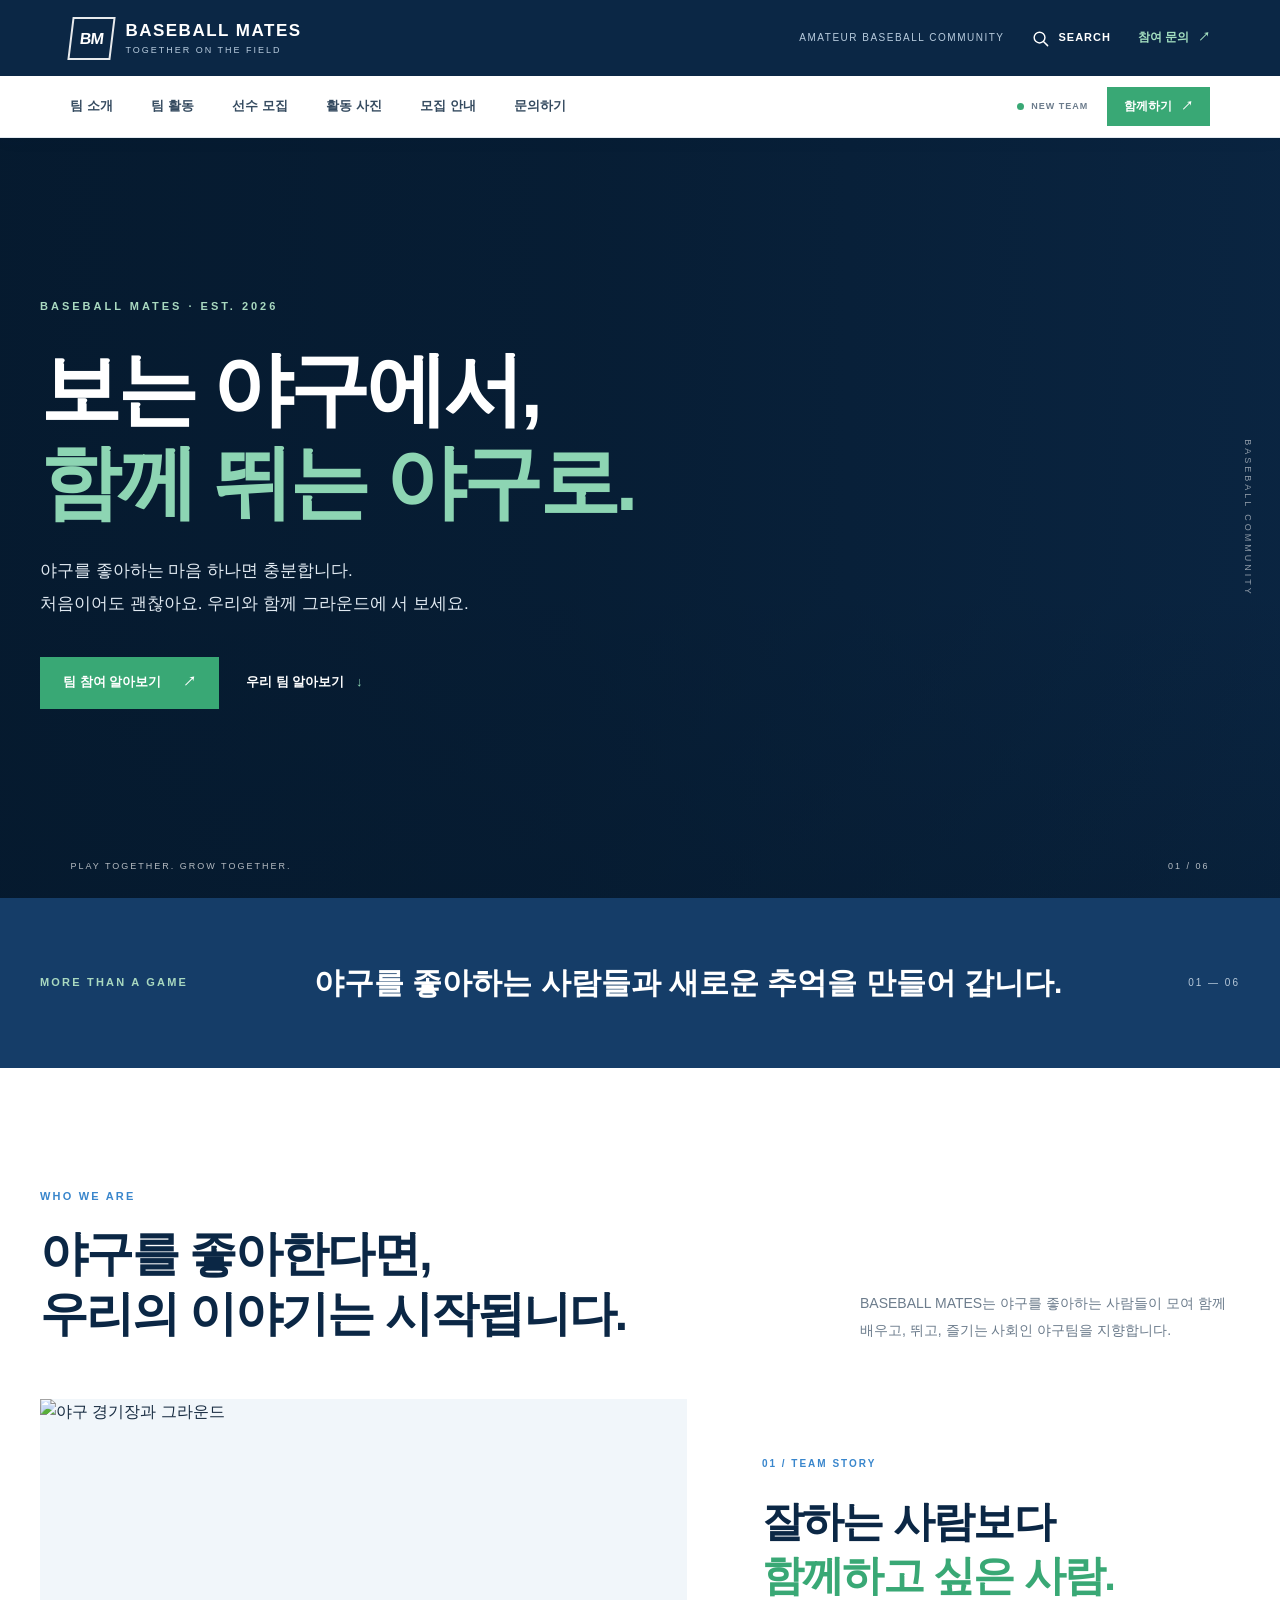
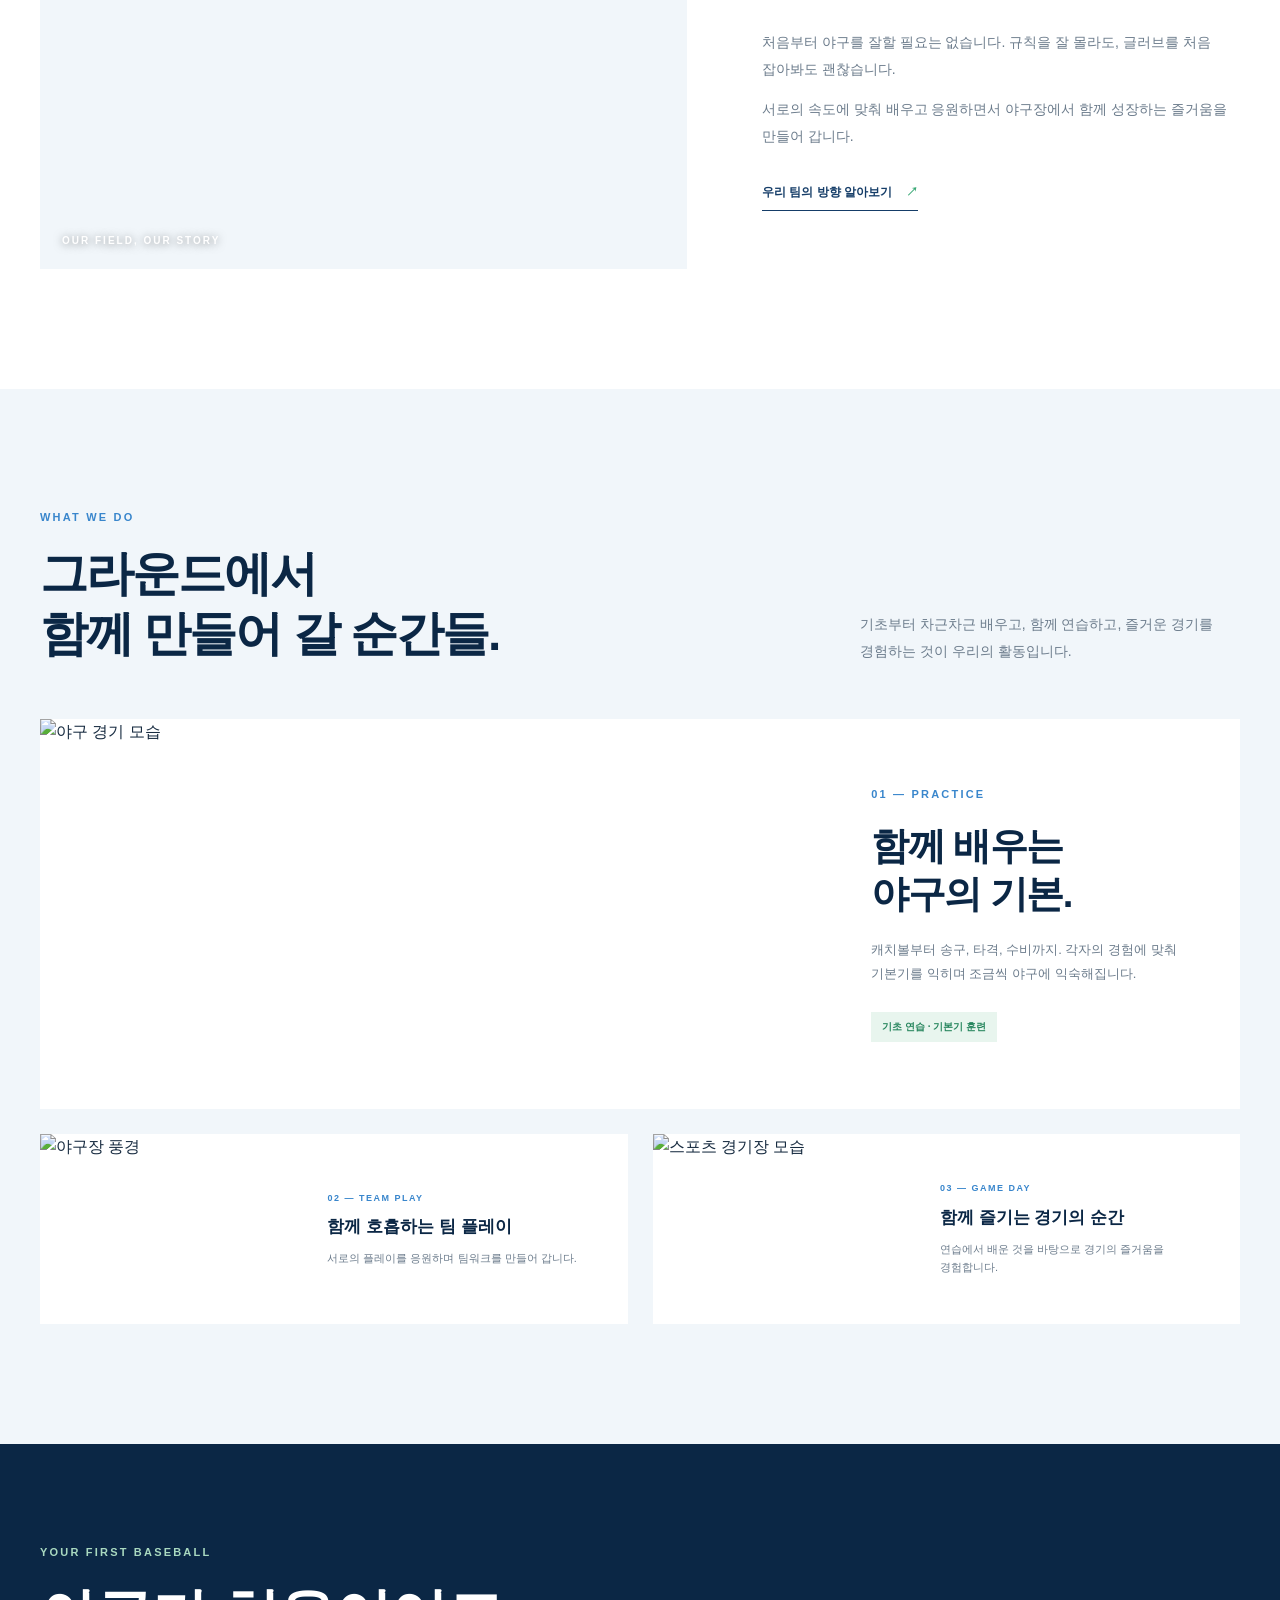
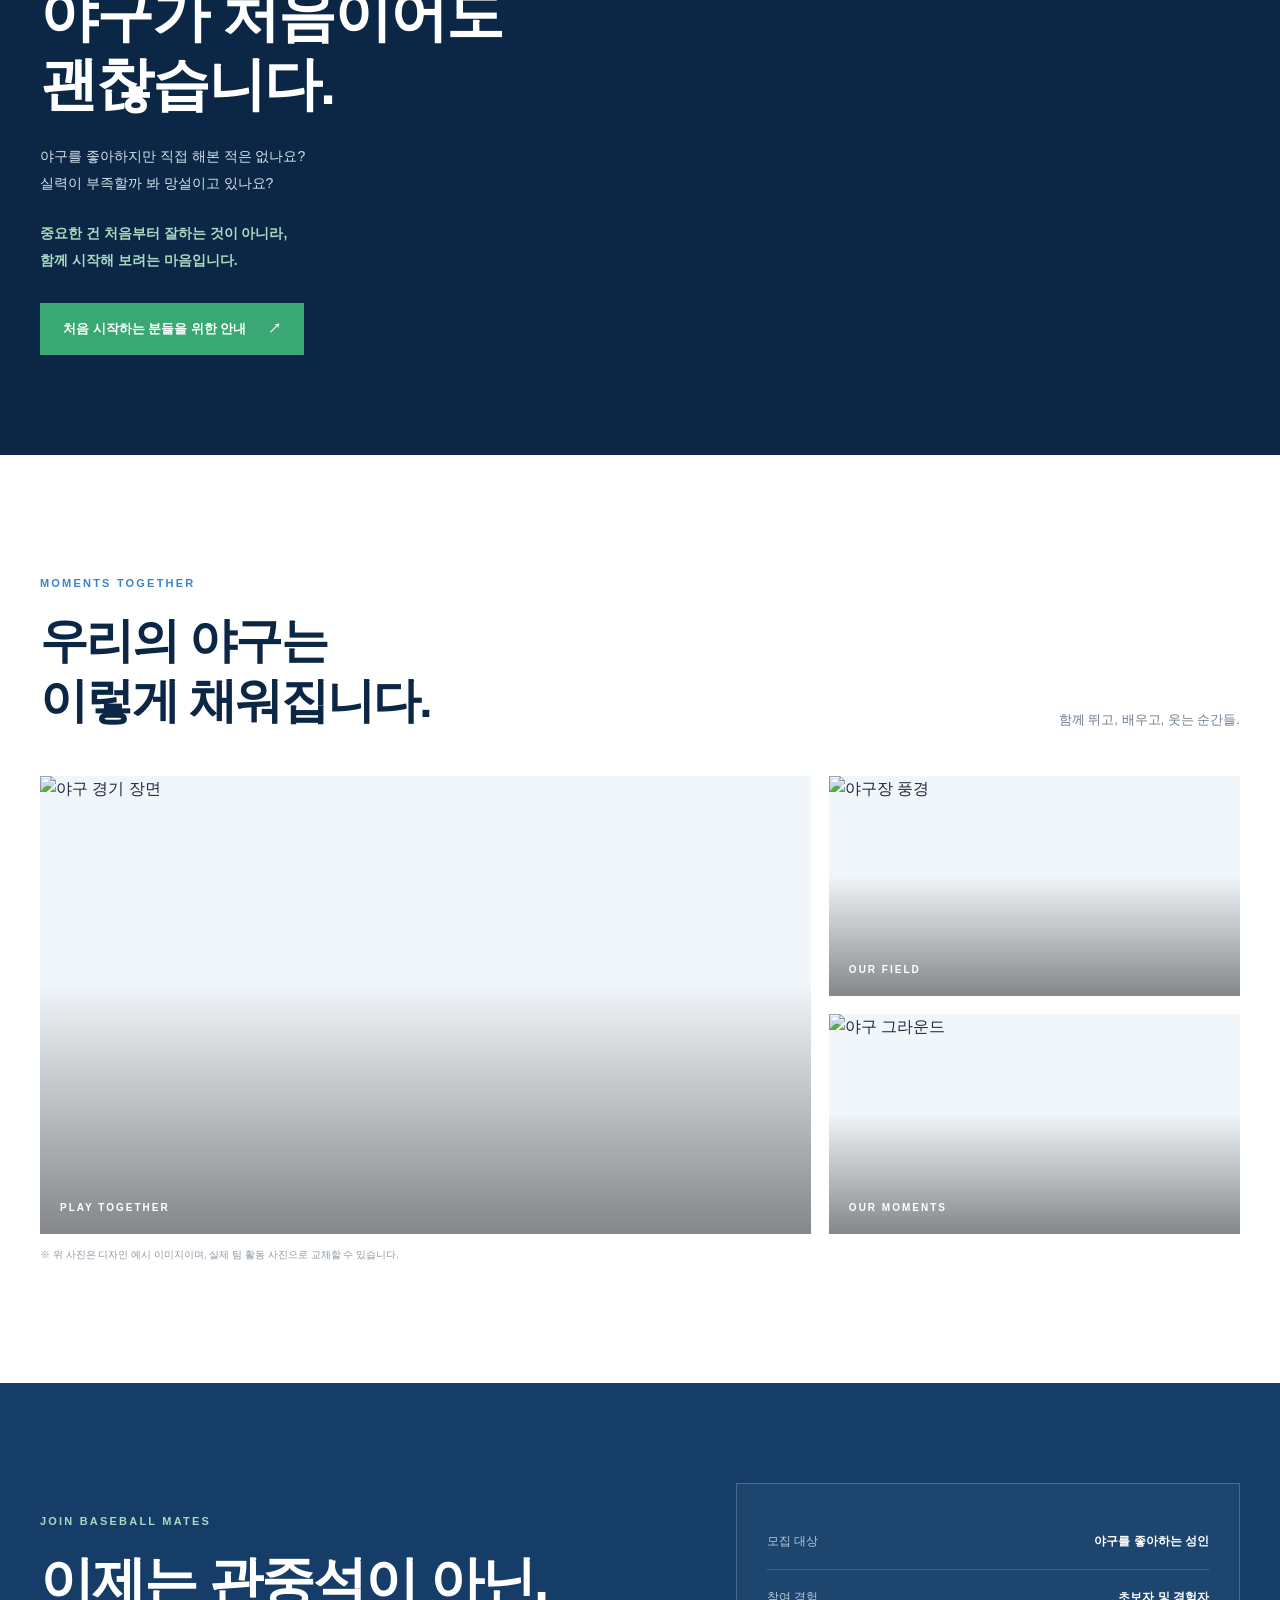
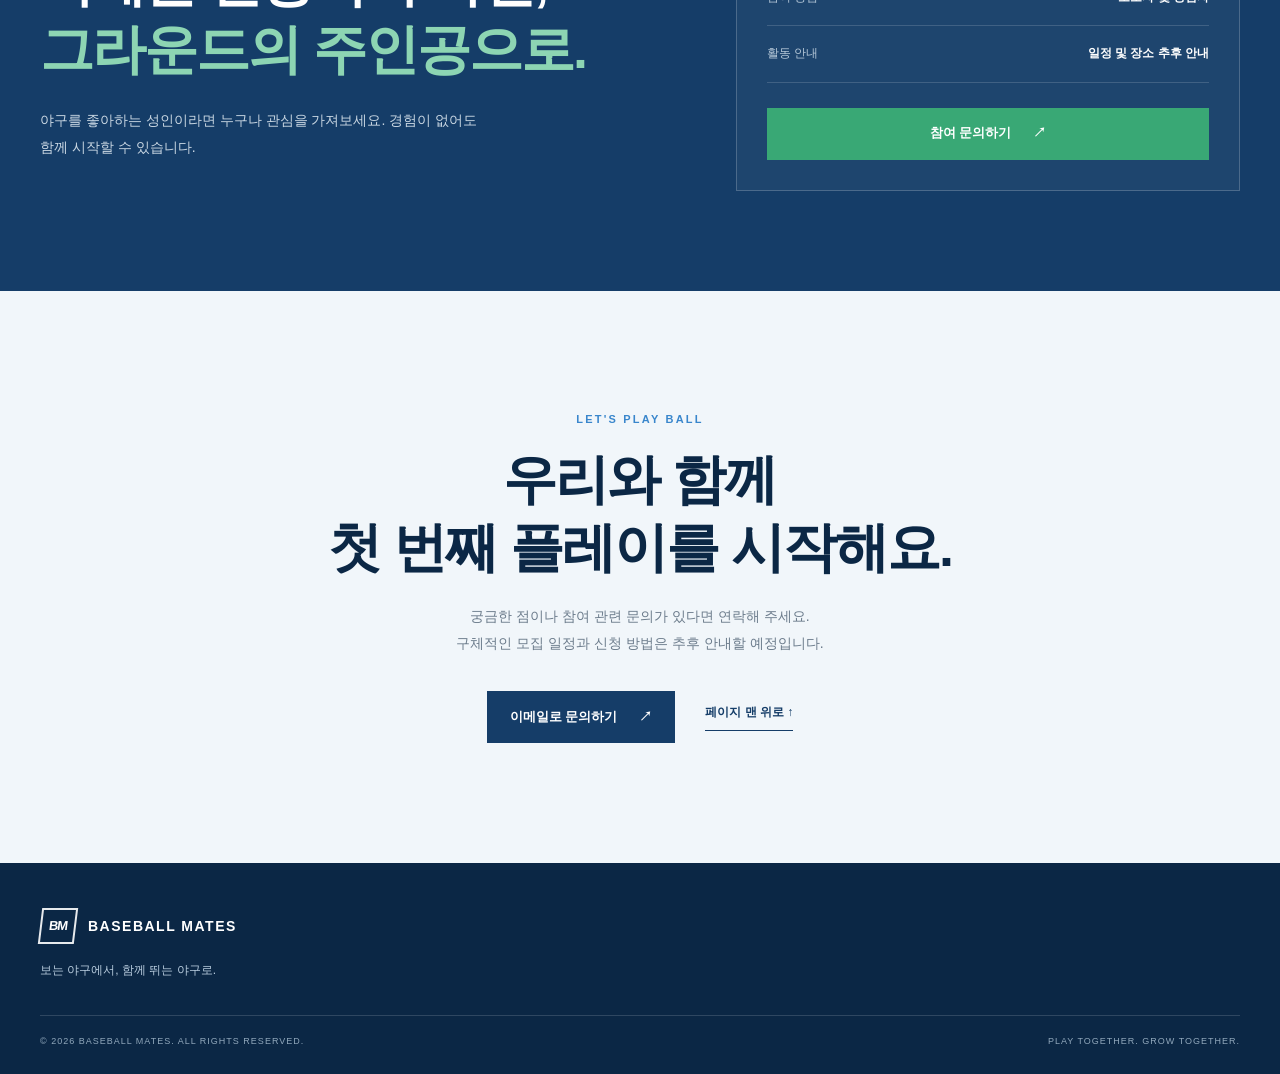
==== index.html @ 26775962 "first commit" ====
<!DOCTYPE html>
<html lang="ko">
<head>
  <meta charset="UTF-8">
  <meta name="viewport" content="width=device-width, initial-scale=1.0">
  <meta name="description" content="보는 야구에서 함께 뛰는 야구로. 처음이어도 괜찮은 사회인 야구팀 BASEBALL MATES입니다.">
  <title>BASEBALL MATES | 함께 뛰는 야구</title>
  <link rel="stylesheet" href="style.css">
</head>

<body>

  <!-- 체크박스 방식 메뉴 및 검색창 제어 -->
  <input type="checkbox" id="menu-toggle" class="state-toggle">
  <input type="checkbox" id="search-toggle" class="state-toggle">

  <!-- 헤더 -->
  <header class="site-header">

    <!-- 상단 브랜드 영역 -->
    <div class="header-top">
      <a href="#home" class="brand">
        <span class="brand-mark">BM</span>
        <span class="brand-text">
          <strong>BASEBALL MATES</strong>
          <small>TOGETHER ON THE FIELD</small>
        </span>
      </a>

      <div class="header-top-right">
        <span class="header-caption">AMATEUR BASEBALL COMMUNITY</span>

        <label for="search-toggle" class="search-button" aria-label="검색창 열기">
          <svg viewBox="0 0 24 24" aria-hidden="true">
            <circle cx="10.8" cy="10.8" r="6.8"></circle>
            <path d="M16 16l5 5"></path>
          </svg>
          <span>SEARCH</span>
        </label>

        <a href="#join" class="top-join">참여 문의 <span>↗</span></a>
      </div>
    </div>

    <!-- 하단 메뉴 영역 -->
    <div class="header-bottom">
      <nav class="main-nav" aria-label="주요 메뉴">
        <a href="#about">팀 소개</a>
        <a href="#activities">팀 활동</a>
        <a href="#beginner">선수 모집</a>
        <a href="#gallery">활동 사진</a>
        <a href="#recruit">모집 안내</a>
        <a href="#join">문의하기</a>
      </nav>

      <div class="nav-right">
        <span class="nav-status"><i></i> NEW TEAM</span>
        <a href="#recruit" class="nav-join">함께하기 <span>↗</span></a>
      </div>

      <label for="menu-toggle" class="hamburger" aria-label="메뉴 열기">
        <span></span>
        <span></span>
        <span></span>
      </label>
    </div>

    <!-- CSS 검색 패널 -->
    <div class="search-panel">
      <div class="search-panel-inner">
        <div>
          <span class="eyebrow">FIND WHAT YOU NEED</span>
          <h2>무엇을 찾고 있나요?</h2>
        </div>

        <form class="search-form" action="#" method="get">
          <input
            type="search"
            name="q"
            placeholder="팀 소개, 활동 안내, 모집 정보..."
            aria-label="검색어 입력"
          >
          <button type="submit">검색하기 ↗</button>
        </form>

        <label for="search-toggle" class="search-close">닫기 ✕</label>
      </div>
    </div>

  </header>

  <main>

    <!-- 메인 히어로 -->
    <section class="hero" id="home">
      <div class="hero-background"></div>
      <div class="hero-overlay"></div>

      <div class="hero-content">
        <span class="hero-label">BASEBALL MATES · EST. 2026</span>

        <h1>
          보는 야구에서,<br>
          <span>함께 뛰는 야구로.</span>
        </h1>

        <p>
          야구를 좋아하는 마음 하나면 충분합니다.<br>
          처음이어도 괜찮아요. 우리와 함께 그라운드에 서 보세요.
        </p>

        <div class="hero-actions">
          <a href="#recruit" class="button button-green">
            팀 참여 알아보기 <span>↗</span>
          </a>
          <a href="#about" class="hero-text-link">
            우리 팀 알아보기 <span>↓</span>
          </a>
        </div>
      </div>

      <div class="hero-bottom">
        <span>PLAY TOGETHER. GROW TOGETHER.</span>
        <span>01 / 06</span>
      </div>

      <div class="hero-side-text">BASEBALL COMMUNITY</div>
    </section>

    <!-- 핵심 메시지 -->
    <section class="intro-strip">
      <div class="intro-strip-inner">
        <span class="eyebrow">MORE THAN A GAME</span>
        <p>야구를 좋아하는 사람들과<br class="mobile-only"> 새로운 추억을 만들어 갑니다.</p>
        <span class="intro-number">01 — 06</span>
      </div>
    </section>

    <!-- 팀 소개 -->
    <section class="about-section section-padding" id="about">
      <div class="section-container">
        <div class="section-heading">
          <div>
            <span class="eyebrow">WHO WE ARE</span>
            <h2>야구를 좋아한다면,<br>우리의 이야기는 시작됩니다.</h2>
          </div>
          <p class="section-description">
            BASEBALL MATES는 야구를 좋아하는 사람들이 모여
            함께 배우고, 뛰고, 즐기는 사회인 야구팀을 지향합니다.
          </p>
        </div>

        <div class="about-layout">
          <div class="about-image">
            <img
              src="https://images.unsplash.com/photo-1508344928928-7165b0d6f1a4?auto=format&fit=crop&w=1200&q=85"
              alt="야구 경기장과 그라운드"
            >
            <span class="image-label">OUR FIELD, OUR STORY</span>
          </div>

          <div class="about-copy">
            <span class="about-index">01 / TEAM STORY</span>
            <h3>잘하는 사람보다<br><em>함께하고 싶은 사람.</em></h3>
            <p>
              처음부터 야구를 잘할 필요는 없습니다.
              규칙을 잘 몰라도, 글러브를 처음 잡아봐도 괜찮습니다.
            </p>
            <p>
              서로의 속도에 맞춰 배우고 응원하면서
              야구장에서 함께 성장하는 즐거움을 만들어 갑니다.
            </p>
            <a href="#beginner" class="line-link">우리 팀의 방향 알아보기 <span>↗</span></a>
          </div>
        </div>
      </div>
    </section>

    <!-- 팀 활동 -->
    <section class="activities-section section-padding" id="activities">
      <div class="section-container">
        <div class="section-heading">
          <div>
            <span class="eyebrow">WHAT WE DO</span>
            <h2>그라운드에서<br>함께 만들어 갈 순간들.</h2>
          </div>
          <p class="section-description">
            기초부터 차근차근 배우고, 함께 연습하고,
            즐거운 경기를 경험하는 것이 우리의 활동입니다.
          </p>
        </div>

        <div class="activity-feature">
          <div class="activity-feature-image">
            <img
              src="https://images.unsplash.com/photo-1566577739112-5180d4bf9390?auto=format&fit=crop&w=1400&q=85"
              alt="야구 경기 모습"
            >
          </div>

          <div class="activity-feature-copy">
            <span class="eyebrow">01 — PRACTICE</span>
            <h3>함께 배우는<br>야구의 기본.</h3>
            <p>
              캐치볼부터 송구, 타격, 수비까지.
              각자의 경험에 맞춰 기본기를 익히며
              조금씩 야구에 익숙해집니다.
            </p>
            <span class="activity-tag">기초 연습 · 기본기 훈련</span>
          </div>
        </div>

        <div class="activity-bottom-grid">
          <article class="activity-item">
            <div class="activity-item-image">
              <img
                src="https://images.unsplash.com/photo-1471295253337-3ceaaedca402?auto=format&fit=crop&w=900&q=85"
                alt="야구장 풍경"
              >
            </div>
            <div class="activity-item-text">
              <span>02 — TEAM PLAY</span>
              <h3>함께 호흡하는 팀 플레이</h3>
              <p>서로의 플레이를 응원하며 팀워크를 만들어 갑니다.</p>
            </div>
          </article>

          <article class="activity-item">
            <div class="activity-item-image">
              <img
                src="https://images.unsplash.com/photo-1508098682722-e99c643e7f0b?auto=format&fit=crop&w=900&q=85"
                alt="스포츠 경기장 모습"
              >
            </div>
            <div class="activity-item-text">
              <span>03 — GAME DAY</span>
              <h3>함께 즐기는 경기의 순간</h3>
              <p>연습에서 배운 것을 바탕으로 경기의 즐거움을 경험합니다.</p>
            </div>
          </article>
        </div>
      </div>
    </section>

    <!-- 초보자 환영 -->
    <section class="beginner-section" id="beginner">
      <div class="beginner-image"></div>
      <div class="beginner-content">
        <span class="eyebrow">YOUR FIRST BASEBALL</span>
        <h2>야구가 처음이어도<br>괜찮습니다.</h2>
        <p>
          야구를 좋아하지만 직접 해본 적은 없나요?<br>
          실력이 부족할까 봐 망설이고 있나요?
        </p>
        <p class="beginner-highlight">
          중요한 건 처음부터 잘하는 것이 아니라,<br>
          함께 시작해 보려는 마음입니다.
        </p>
        <a href="#recruit" class="button button-green">
          처음 시작하는 분들을 위한 안내 <span>↗</span>
        </a>
      </div>
    </section>

    <!-- 활동 사진 -->
    <section class="gallery-section section-padding" id="gallery">
      <div class="section-container">
        <div class="gallery-heading">
          <div>
            <span class="eyebrow">MOMENTS TOGETHER</span>
            <h2>우리의 야구는<br>이렇게 채워집니다.</h2>
          </div>
          <p>함께 뛰고, 배우고, 웃는 순간들.</p>
        </div>

        <div class="gallery-grid">
          <div class="gallery-large">
            <img
              src="https://images.unsplash.com/photo-1566577739112-5180d4bf9390?auto=format&fit=crop&w=1200&q=85"
              alt="야구 경기 장면"
            >
            <span>PLAY TOGETHER</span>
          </div>

          <div class="gallery-small gallery-small-top">
            <img
              src="https://images.unsplash.com/photo-1508344928928-7165b0d6f1a4?auto=format&fit=crop&w=800&q=85"
              alt="야구장 풍경"
            >
            <span>OUR FIELD</span>
          </div>

          <div class="gallery-small gallery-small-bottom">
            <img
              src="https://images.unsplash.com/photo-1471295253337-3ceaaedca402?auto=format&fit=crop&w=800&q=85"
              alt="야구 그라운드"
            >
            <span>OUR MOMENTS</span>
          </div>
        </div>
        <p class="gallery-note">※ 위 사진은 디자인 예시 이미지이며, 실제 팀 활동 사진으로 교체할 수 있습니다.</p>
      </div>
    </section>

    <!-- 모집 안내 -->
    <section class="recruit-section" id="recruit">
      <div class="recruit-inner">
        <div class="recruit-left">
          <span class="eyebrow">JOIN BASEBALL MATES</span>
          <h2>이제는 관중석이 아닌,<br><em>그라운드의 주인공으로.</em></h2>
          <p>
            야구를 좋아하는 성인이라면 누구나 관심을 가져보세요.
            경험이 없어도 함께 시작할 수 있습니다.
          </p>
        </div>

        <div class="recruit-right">
          <div class="recruit-info-row">
            <span>모집 대상</span>
            <strong>야구를 좋아하는 성인</strong>
          </div>
          <div class="recruit-info-row">
            <span>참여 경험</span>
            <strong>초보자 및 경험자</strong>
          </div>
          <div class="recruit-info-row">
            <span>활동 안내</span>
            <strong>일정 및 장소 추후 안내</strong>
          </div>
          <a href="#join" class="button button-green recruit-button">
            참여 문의하기 <span>↗</span>
          </a>
        </div>
      </div>
    </section>

    <!-- 문의 -->
    <section class="join-section section-padding" id="join">
      <div class="section-container join-container">
        <span class="eyebrow">LET'S PLAY BALL</span>
        <h2>우리와 함께<br>첫 번째 플레이를 시작해요.</h2>
        <p>
          궁금한 점이나 참여 관련 문의가 있다면 연락해 주세요.<br>
          구체적인 모집 일정과 신청 방법은 추후 안내할 예정입니다.
        </p>

        <div class="join-actions">
          <a href="mailto:contact@example.com" class="button button-blue">
            이메일로 문의하기 <span>↗</span>
          </a>
          <a href="#home" class="line-link">페이지 맨 위로 ↑</a>
        </div>
      </div>
    </section>

  </main>

  <!-- 푸터 -->
  <footer class="site-footer">
    <div class="footer-inner">
      <a href="#home" class="footer-brand">
        <span class="brand-mark">BM</span>
        <span>BASEBALL MATES</span>
      </a>

      <p>보는 야구에서, 함께 뛰는 야구로.</p>

      <div class="footer-bottom">
        <span>© 2026 BASEBALL MATES. ALL RIGHTS RESERVED.</span>
        <span>PLAY TOGETHER. GROW TOGETHER.</span>
      </div>
    </div>
  </footer>

</body>
</html>
---- style.css ----
/* =========================
   1. 기본 설정
========================= */

:root {
  --navy: #153D68;
  --navy-dark: #0B2745;
  --blue: #3986CC;
  --green: #39A875;
  --white: #FFFFFF;
  --light: #F1F6FA;
  --text: #172B40;
  --muted: #6C7C8C;
  --line: #E3EAF0;
}

* {
  margin: 0;
  padding: 0;
  box-sizing: border-box;
}

html {
  scroll-behavior: smooth;
  scroll-padding-top: 130px;
}

body {
  font-family: "Pretendard", "Noto Sans KR", Arial, sans-serif;
  color: var(--text);
  background: var(--white);
  line-height: 1.6;
  word-break: keep-all;
}

a {
  color: inherit;
  text-decoration: none;
}

img {
  display: block;
  width: 100%;
  height: 100%;
  object-fit: cover;
}

button,
input {
  font: inherit;
}

.state-toggle {
  position: absolute;
  width: 1px;
  height: 1px;
  opacity: 0;
  pointer-events: none;
}

.section-container {
  width: min(1200px, calc(100% - 64px));
  margin: 0 auto;
}

.section-padding {
  padding: 120px 0;
}

.eyebrow {
  display: block;
  color: var(--blue);
  font-size: 11px;
  font-weight: 800;
  letter-spacing: 2.2px;
  margin-bottom: 18px;
}

.mobile-only {
  display: none;
}


/* =========================
   2. 헤더
========================= */

.site-header {
  position: sticky;
  top: 0;
  z-index: 1000;
  background: var(--white);
  box-shadow: 0 2px 15px rgba(10, 35, 60, 0.06);
}

/* 상단 브랜드 영역 */

.header-top {
  min-height: 76px;
  padding: 0 5.5%;
  background: var(--navy-dark);
  color: var(--white);
  display: flex;
  align-items: center;
  justify-content: space-between;
}

.brand {
  display: inline-flex;
  align-items: center;
  gap: 12px;
}

.brand-mark {
  width: 43px;
  height: 43px;
  border: 2px solid rgba(255,255,255,0.9);
  display: flex;
  justify-content: center;
  align-items: center;
  font-size: 16px;
  font-weight: 900;
  letter-spacing: -1px;
  transform: skew(-7deg);
}

.brand-text {
  display: flex;
  flex-direction: column;
  line-height: 1.25;
}

.brand-text strong {
  font-size: 17px;
  letter-spacing: 1.5px;
}

.brand-text small {
  margin-top: 4px;
  font-size: 9px;
  letter-spacing: 2px;
  color: #B8CCDE;
}

.header-top-right {
  display: flex;
  align-items: center;
  gap: 27px;
}

.header-caption {
  color: #B8CCDE;
  font-size: 10px;
  letter-spacing: 1.5px;
}

.search-button {
  display: inline-flex;
  align-items: center;
  gap: 8px;
  cursor: pointer;
  color: var(--white);
  font-size: 11px;
  font-weight: 700;
  letter-spacing: 1px;
}

.search-button svg {
  width: 19px;
  height: 19px;
  fill: none;
  stroke: currentColor;
  stroke-width: 1.8;
  stroke-linecap: round;
}

.search-button:hover {
  color: #8DD5B3;
}

.top-join {
  font-size: 12px;
  font-weight: 700;
  color: #A5E1C1;
}

.top-join span {
  margin-left: 5px;
}


/* 하단 메뉴 영역 */

.header-bottom {
  min-height: 61px;
  padding: 0 5.5%;
  display: flex;
  align-items: center;
  justify-content: space-between;
  border-bottom: 1px solid var(--line);
  position: relative;
}

.main-nav {
  display: flex;
  align-items: center;
  gap: clamp(20px, 3vw, 43px);
}

.main-nav a {
  display: flex;
  align-items: center;
  height: 61px;
  position: relative;
  color: #354B60;
  font-size: 13px;
  font-weight: 700;
  transition: color 0.2s ease;
}

.main-nav a::after {
  content: "";
  position: absolute;
  bottom: 0;
  left: 0;
  width: 0;
  height: 3px;
  background: var(--green);
  transition: width 0.2s ease;
}

.main-nav a:hover {
  color: var(--blue);
}

.main-nav a:hover::after {
  width: 100%;
}

.nav-right {
  display: flex;
  align-items: center;
  gap: 19px;
}

.nav-status {
  display: flex;
  align-items: center;
  gap: 7px;
  color: var(--muted);
  font-size: 9px;
  font-weight: 800;
  letter-spacing: 1px;
}

.nav-status i {
  width: 7px;
  height: 7px;
  background: var(--green);
  border-radius: 50%;
}

.nav-join {
  padding: 10px 17px;
  background: var(--green);
  color: var(--white);
  font-size: 12px;
  font-weight: 800;
  transition: background 0.2s ease;
}

.nav-join:hover {
  background: #25895F;
}

.nav-join span {
  margin-left: 5px;
}

.hamburger {
  display: none;
  width: 38px;
  height: 38px;
  border: 1px solid var(--line);
  cursor: pointer;
  align-items: center;
  justify-content: center;
  flex-direction: column;
  gap: 5px;
}

.hamburger span {
  display: block;
  width: 18px;
  height: 2px;
  background: var(--navy);
  transition: transform 0.2s ease;
}

#menu-toggle:focus-visible ~ .site-header .hamburger,
#search-toggle:focus-visible ~ .site-header .search-button {
  outline: 3px solid var(--green);
  outline-offset: 4px;
}


/* =========================
   3. 검색 패널
========================= */

.search-panel {
  display: none;
  position: absolute;
  top: 100%;
  left: 0;
  width: 100%;
  padding: 35px 5.5%;
  background: var(--white);
  border-top: 1px solid var(--line);
  box-shadow: 0 12px 25px rgba(10, 35, 60, 0.12);
}

.search-panel-inner {
  width: min(1200px, 100%);
  margin: 0 auto;
  display: grid;
  grid-template-columns: 0.8fr 1.5fr auto;
  gap: 30px;
  align-items: center;
}

.search-panel .eyebrow {
  margin-bottom: 5px;
}

.search-panel h2 {
  font-size: 21px;
  color: var(--navy);
}

.search-form {
  display: flex;
  min-width: 0;
  border-bottom: 2px solid var(--navy);
}

.search-form input {
  width: 100%;
  min-width: 0;
  padding: 14px 5px;
  border: none;
  outline: none;
  color: var(--text);
  background: transparent;
}

.search-form input:focus-visible {
  outline: 2px solid var(--green);
  outline-offset: 2px;
}

.search-form button {
  flex-shrink: 0;
  border: none;
  padding: 0 17px;
  color: var(--white);
  background: var(--navy);
  font-size: 12px;
  font-weight: 700;
  cursor: pointer;
}

.search-close {
  color: var(--muted);
  font-size: 12px;
  cursor: pointer;
  white-space: nowrap;
}

#search-toggle:checked ~ .site-header .search-panel {
  display: block;
}


/* =========================
   4. 메인 히어로
========================= */

.hero {
  position: relative;
  min-height: 660px;
  height: min(760px, calc(100vh - 137px));
  display: flex;
  align-items: center;
  overflow: hidden;
  color: var(--white);
  background: var(--navy-dark);
}

.hero-background {
  position: absolute;
  inset: 0;
  background-image: url("https://images.unsplash.com/photo-1566577739112-5180d4bf9390?auto=format&fit=crop&w=2000&q=90");
  background-position: center 45%;
  background-size: cover;
  transform: scale(1.02);
}

.hero-overlay {
  position: absolute;
  inset: 0;
  background:
    linear-gradient(90deg,
      rgba(5, 25, 45, 0.91) 0%,
      rgba(5, 25, 45, 0.70) 45%,
      rgba(5, 25, 45, 0.18) 100%),
    linear-gradient(0deg,
      rgba(5, 25, 45, 0.35),
      transparent 40%);
}

.hero-content {
  position: relative;
  z-index: 2;
  width: min(1200px, calc(100% - 64px));
  margin: 0 auto;
  padding-bottom: 35px;
}

.hero-label {
  display: inline-block;
  margin-bottom: 27px;
  color: #A9D9C0;
  font-size: 11px;
  font-weight: 800;
  letter-spacing: 3px;
}

.hero h1 {
  font-size: clamp(43px, 6.3vw, 82px);
  line-height: 1.15;
  letter-spacing: -4px;
  font-weight: 900;
}

.hero h1 span {
  color: #8DD5B3;
}

.hero-content > p {
  margin-top: 27px;
  color: #E1EAF2;
  font-size: clamp(14px, 1.4vw, 17px);
  line-height: 1.9;
}

.hero-actions {
  display: flex;
  align-items: center;
  gap: 27px;
  margin-top: 37px;
}

.button {
  min-height: 52px;
  padding: 0 23px;
  display: inline-flex;
  justify-content: center;
  align-items: center;
  gap: 22px;
  font-size: 13px;
  font-weight: 800;
  transition: background 0.2s ease, transform 0.2s ease;
}

.button:hover {
  transform: translateY(-2px);
}

.button-green {
  color: var(--white);
  background: var(--green);
}

.button-green:hover {
  background: #25895F;
}

.hero-text-link {
  color: var(--white);
  font-size: 13px;
  font-weight: 700;
}

.hero-text-link span {
  margin-left: 8px;
  color: #8DD5B3;
}

.hero-bottom {
  position: absolute;
  z-index: 2;
  bottom: 25px;
  left: 5.5%;
  right: 5.5%;
  display: flex;
  justify-content: space-between;
  color: rgba(255,255,255,0.7);
  font-size: 9px;
  letter-spacing: 2px;
}

.hero-side-text {
  position: absolute;
  right: 25px;
  top: 50%;
  writing-mode: vertical-rl;
  transform: translateY(-50%);
  color: rgba(255,255,255,0.55);
  font-size: 9px;
  letter-spacing: 3px;
}


/* =========================
   5. 인트로 스트립
========================= */

.intro-strip {
  background: var(--navy);
  color: var(--white);
}

.intro-strip-inner {
  width: min(1200px, calc(100% - 64px));
  min-height: 170px;
  margin: 0 auto;
  display: flex;
  align-items: center;
  justify-content: space-between;
  gap: 30px;
}

.intro-strip .eyebrow {
  color: #A9D9C0;
  margin: 0;
  white-space: nowrap;
}

.intro-strip p {
  font-size: clamp(20px, 2.5vw, 30px);
  font-weight: 800;
  line-height: 1.4;
}

.intro-number {
  color: #B7C9D9;
  font-size: 10px;
  letter-spacing: 2px;
  white-space: nowrap;
}


/* =========================
   6. 섹션 공통 제목
========================= */

.section-heading {
  display: flex;
  justify-content: space-between;
  align-items: end;
  gap: 40px;
  margin-bottom: 55px;
}

.section-heading h2,
.gallery-heading h2 {
  color: var(--navy-dark);
  font-size: clamp(32px, 4vw, 48px);
  font-weight: 900;
  line-height: 1.25;
  letter-spacing: -2px;
}

.section-description {
  max-width: 380px;
  color: var(--muted);
  font-size: 14px;
  line-height: 1.9;
}


/* =========================
   7. 팀 소개
========================= */

.about-section {
  background: var(--white);
}

.about-layout {
  display: grid;
  grid-template-columns: 1.15fr 0.85fr;
  gap: 75px;
  align-items: center;
}

.about-image {
  position: relative;
  height: 470px;
  overflow: hidden;
  background: var(--light);
}

.about-image img {
  transition: transform 0.6s ease;
}

.about-image:hover img {
  transform: scale(1.04);
}

.image-label {
  position: absolute;
  bottom: 20px;
  left: 22px;
  color: var(--white);
  font-size: 10px;
  font-weight: 800;
  letter-spacing: 2px;
  text-shadow: 0 1px 8px rgba(0,0,0,0.5);
}

.about-copy {
  padding: 15px 0;
}

.about-index {
  display: block;
  margin-bottom: 23px;
  color: var(--blue);
  font-size: 10px;
  font-weight: 800;
  letter-spacing: 2px;
}

.about-copy h3 {
  margin-bottom: 25px;
  color: var(--navy-dark);
  font-size: clamp(29px, 3.4vw, 42px);
  line-height: 1.3;
  letter-spacing: -1.7px;
}

.about-copy h3 em {
  color: var(--green);
  font-style: normal;
}

.about-copy p {
  margin-bottom: 14px;
  color: var(--muted);
  font-size: 14px;
  line-height: 1.9;
}

.line-link {
  display: inline-flex;
  align-items: center;
  gap: 14px;
  margin-top: 20px;
  padding-bottom: 8px;
  border-bottom: 1px solid var(--navy);
  color: var(--navy);
  font-size: 12px;
  font-weight: 800;
}

.line-link span {
  color: var(--green);
}


/* =========================
   8. 팀 활동
========================= */

.activities-section {
  background: var(--light);
}

.activity-feature {
  display: grid;
  grid-template-columns: 1.3fr 0.7fr;
  min-height: 390px;
  background: var(--white);
}

.activity-feature-image {
  min-height: 390px;
  overflow: hidden;
}

.activity-feature-image img,
.activity-item-image img {
  transition: transform 0.6s ease;
}

.activity-feature:hover img,
.activity-item:hover img {
  transform: scale(1.04);
}

.activity-feature-copy {
  padding: clamp(25px, 4vw, 55px);
  display: flex;
  flex-direction: column;
  justify-content: center;
}

.activity-feature-copy .eyebrow {
  margin-bottom: 18px;
}

.activity-feature-copy h3 {
  color: var(--navy-dark);
  font-size: clamp(28px, 3vw, 40px);
  line-height: 1.25;
  letter-spacing: -1.5px;
}

.activity-feature-copy p {
  margin-top: 20px;
  color: var(--muted);
  font-size: 13px;
  line-height: 1.9;
}

.activity-tag {
  display: inline-block;
  width: fit-content;
  margin-top: 25px;
  padding: 7px 11px;
  background: #E8F5EE;
  color: #27865E;
  font-size: 10px;
  font-weight: 800;
}

.activity-bottom-grid {
  display: grid;
  grid-template-columns: 1fr 1fr;
  gap: 25px;
  margin-top: 25px;
}

.activity-item {
  display: grid;
  grid-template-columns: 0.9fr 1.1fr;
  min-height: 190px;
  background: var(--white);
  overflow: hidden;
}

.activity-item-image {
  min-height: 190px;
  overflow: hidden;
}

.activity-item-text {
  padding: 23px;
  display: flex;
  flex-direction: column;
  justify-content: center;
}

.activity-item-text > span {
  margin-bottom: 10px;
  color: var(--blue);
  font-size: 9px;
  font-weight: 800;
  letter-spacing: 1.5px;
}

.activity-item-text h3 {
  color: var(--navy-dark);
  font-size: 17px;
  line-height: 1.4;
}

.activity-item-text p {
  margin-top: 10px;
  color: var(--muted);
  font-size: 11px;
  line-height: 1.7;
}


/* =========================
   9. 초보자 환영
========================= */

.beginner-section {
  min-height: 540px;
  position: relative;
  display: flex;
  align-items: center;
  overflow: hidden;
  color: var(--white);
  background: var(--navy-dark);
}

.beginner-image {
  position: absolute;
  inset: 0 0 0 45%;
  background-image: url("https://images.unsplash.com/photo-1508098682722-e99c643e7f0b?auto=format&fit=crop&w=1400&q=85");
  background-position: center;
  background-size: cover;
}

.beginner-section::before {
  content: "";
  position: absolute;
  inset: 0;
  z-index: 1;
  background: linear-gradient(90deg,
    var(--navy-dark) 0%,
    var(--navy-dark) 43%,
    rgba(11,39,69,0.65) 70%,
    rgba(11,39,69,0.2) 100%);
}

.beginner-content {
  position: relative;
  z-index: 2;
  width: min(1200px, calc(100% - 64px));
  margin: 0 auto;
  padding: 100px 0;
}

.beginner-content .eyebrow {
  color: #A9D9C0;
}

.beginner-content h2 {
  font-size: clamp(38px, 5vw, 58px);
  line-height: 1.2;
  letter-spacing: -2px;
}

.beginner-content > p {
  margin-top: 24px;
  color: #D6E2EC;
  font-size: 14px;
  line-height: 1.9;
}

.beginner-content .beginner-highlight {
  color: #A9D9C0;
  font-weight: 700;
}

.beginner-content .button {
  margin-top: 30px;
}


/* =========================
   10. 갤러리
========================= */

.gallery-section {
  background: var(--white);
}

.gallery-heading {
  display: flex;
  justify-content: space-between;
  align-items: end;
  margin-bottom: 45px;
}

.gallery-heading > p {
  color: var(--muted);
  font-size: 13px;
}

.gallery-grid {
  display: grid;
  grid-template-columns: 1.5fr 0.8fr;
  grid-template-rows: 220px 220px;
  gap: 18px;
}

.gallery-large,
.gallery-small {
  position: relative;
  overflow: hidden;
  background: var(--light);
}

.gallery-large {
  grid-row: 1 / 3;
}

.gallery-large img,
.gallery-small img {
  transition: transform 0.5s ease;
}

.gallery-large:hover img,
.gallery-small:hover img {
  transform: scale(1.04);
}

.gallery-large::after,
.gallery-small::after {
  content: "";
  position: absolute;
  inset: 45% 0 0;
  background: linear-gradient(transparent, rgba(0,0,0,0.45));
}

.gallery-large span,
.gallery-small span {
  position: absolute;
  z-index: 2;
  bottom: 18px;
  left: 20px;
  color: var(--white);
  font-size: 10px;
  font-weight: 800;
  letter-spacing: 2px;
}

.gallery-note {
  margin-top: 13px;
  color: #8A98A5;
  font-size: 10px;
}


/* =========================
   11. 모집 안내
========================= */

.recruit-section {
  padding: 100px 0;
  color: var(--white);
  background: var(--navy);
}

.recruit-inner {
  width: min(1200px, calc(100% - 64px));
  margin: 0 auto;
  display: grid;
  grid-template-columns: 1.1fr 0.9fr;
  gap: 80px;
  align-items: center;
}

.recruit-left .eyebrow {
  color: #A9D9C0;
}

.recruit-left h2 {
  font-size: clamp(34px, 4.5vw, 54px);
  line-height: 1.25;
  letter-spacing: -2px;
}

.recruit-left h2 em {
  color: #8DD5B3;
  font-style: normal;
}

.recruit-left p {
  max-width: 440px;
  margin-top: 24px;
  color: #C8D6E2;
  font-size: 14px;
  line-height: 1.9;
}

.recruit-right {
  padding: 30px;
  border: 1px solid rgba(255,255,255,0.2);
  background: rgba(255,255,255,0.04);
}

.recruit-info-row {
  display: flex;
  justify-content: space-between;
  gap: 15px;
  padding: 18px 0;
  border-bottom: 1px solid rgba(255,255,255,0.15);
  font-size: 12px;
}

.recruit-info-row span {
  color: #B7C9D9;
}

.recruit-info-row strong {
  color: var(--white);
  text-align: right;
}

.recruit-button {
  width: 100%;
  margin-top: 25px;
}


/* =========================
   12. 문의
========================= */

.join-section {
  text-align: center;
  background: var(--light);
}

.join-container h2 {
  color: var(--navy-dark);
  font-size: clamp(36px, 4.5vw, 54px);
  line-height: 1.25;
  letter-spacing: -2px;
}

.join-container > p {
  margin-top: 22px;
  color: var(--muted);
  font-size: 14px;
  line-height: 1.9;
}

.join-actions {
  display: flex;
  align-items: center;
  justify-content: center;
  gap: 30px;
  margin-top: 35px;
}

.button-blue {
  color: var(--white);
  background: var(--navy);
}

.button-blue:hover {
  background: var(--blue);
}

.join-actions .line-link {
  margin-top: 0;
}


/* =========================
   13. 푸터
========================= */

.site-footer {
  padding: 45px 0 25px;
  color: var(--white);
  background: var(--navy-dark);
}

.footer-inner {
  width: min(1200px, calc(100% - 64px));
  margin: 0 auto;
}

.footer-brand {
  display: inline-flex;
  align-items: center;
  gap: 12px;
  font-size: 14px;
  font-weight: 900;
  letter-spacing: 1.5px;
}

.footer-brand .brand-mark {
  width: 36px;
  height: 36px;
  font-size: 13px;
}

.footer-inner > p {
  margin-top: 17px;
  color: #B8CCDE;
  font-size: 12px;
}

.footer-bottom {
  margin-top: 35px;
  padding-top: 18px;
  border-top: 1px solid rgba(255,255,255,0.15);
  display: flex;
  justify-content: space-between;
  gap: 15px;
  color: #91A8BC;
  font-size: 9px;
  letter-spacing: 1px;
}


/* =========================
   14. 태블릿
========================= */

@media (max-width: 1023px) {
  .header-top,
  .header-bottom {
    padding-left: 4%;
    padding-right: 4%;
  }

  .main-nav {
    gap: 19px;
  }

  .main-nav a {
    font-size: 12px;
  }

  .nav-status {
    display: none;
  }

  .about-layout {
    gap: 40px;
  }

  .activity-bottom-grid {
    gap: 15px;
  }

  .activity-item {
    grid-template-columns: 1fr;
  }

  .activity-item-image {
    height: 180px;
  }

  .activity-item-text {
    min-height: 150px;
  }

  .recruit-inner {
    gap: 40px;
  }
}


/* =========================
   15. 모바일 및 좁은 PC
========================= */

@media (max-width: 768px) {

  html {
    scroll-padding-top: 80px;
  }

  .section-container,
  .hero-content,
  .intro-strip-inner,
  .beginner-content,
  .recruit-inner,
  .footer-inner {
    width: calc(100% - 40px);
  }

  .section-padding {
    padding: 80px 0;
  }

  /* 상단 헤더 */

  .header-top {
    min-height: 66px;
    padding: 0 20px;
  }

  .brand-mark {
    width: 37px;
    height: 37px;
    font-size: 14px;
  }

  .brand-text strong {
    font-size: 14px;
  }

  .brand-text small {
    font-size: 8px;
  }

  .header-top-right {
    gap: 14px;
  }

  .header-caption,
  .top-join {
    display: none;
  }

  .search-button span {
    display: none;
  }

  .header-bottom {
    min-height: 56px;
    padding: 0 20px;
  }

  .nav-right {
    margin-left: auto;
    margin-right: 12px;
  }

  .nav-join {
    padding: 9px 12px;
    font-size: 11px;
  }

  .hamburger {
    display: flex;
  }

  /* 좁은 화면에서 메뉴 열기 */

  .main-nav {
    display: none;
    position: absolute;
    top: 100%;
    left: 0;
    width: 100%;
    padding: 12px 20px 20px;
    background: var(--white);
    border-top: 1px solid var(--line);
    box-shadow: 0 12px 20px rgba(10,35,60,0.1);
    flex-direction: column;
    align-items: stretch;
    gap: 0;
  }

  .main-nav a {
    height: auto;
    min-height: 48px;
    border-bottom: 1px solid var(--line);
    font-size: 13px;
  }

  .main-nav a::after {
    display: none;
  }

  #menu-toggle:checked ~ .site-header .main-nav {
    display: flex;
  }

  #menu-toggle:checked ~ .site-header .hamburger span:nth-child(1) {
    transform: translateY(7px) rotate(45deg);
  }

  #menu-toggle:checked ~ .site-header .hamburger span:nth-child(2) {
    opacity: 0;
  }

  #menu-toggle:checked ~ .site-header .hamburger span:nth-child(3) {
    transform: translateY(-7px) rotate(-45deg);
  }

  /* 검색 패널 */

  .search-panel {
    padding: 25px 20px;
  }

  .search-panel-inner {
    grid-template-columns: 1fr auto;
    gap: 15px;
  }

  .search-panel-inner > div {
    grid-column: 1 / 3;
  }

  .search-panel h2 {
    font-size: 18px;
  }

  .search-form {
    grid-column: 1 / 2;
  }

  .search-form input {
    font-size: 12px;
  }

  .search-form button {
    padding: 0 10px;
    font-size: 11px;
  }

  .search-close {
    grid-column: 2;
    grid-row: 2;
  }

  /* 히어로 */

  .hero {
    min-height: 590px;
    height: 75vh;
    max-height: 720px;
  }

  .hero-overlay {
    background: linear-gradient(90deg,
      rgba(5,25,45,0.9),
      rgba(5,25,45,0.55));
  }

  .hero h1 {
    font-size: clamp(42px, 9vw, 62px);
    letter-spacing: -2.5px;
  }

  .hero-content > p {
    font-size: 13px;
  }

  .hero-actions {
    gap: 18px;
    flex-wrap: wrap;
  }

  .button {
    min-height: 48px;
    padding: 0 17px;
    font-size: 12px;
  }

  .hero-side-text {
    display: none;
  }

  .hero-bottom {
    left: 20px;
    right: 20px;
    font-size: 8px;
  }

  /* 인트로 */

  .intro-strip-inner {
    min-height: 145px;
    flex-wrap: wrap;
    justify-content: flex-start;
    gap: 8px 20px;
    padding: 25px 0;
  }

  .intro-strip p {
    width: 100%;
    font-size: 23px;
  }

  .intro-number {
    display: none;
  }

  .mobile-only {
    display: initial;
  }

  /* 섹션 제목 */

  .section-heading {
    display: block;
    margin-bottom: 35px;
  }

  .section-heading h2,
  .gallery-heading h2 {
    font-size: 34px;
  }

  .section-description {
    margin-top: 20px;
    font-size: 13px;
  }

  /* 팀 소개 */

  .about-layout {
    grid-template-columns: 1fr;
    gap: 30px;
  }

  .about-image {
    height: 320px;
  }

  .about-copy h3 {
    font-size: 33px;
  }

  /* 활동 */

  .activity-feature {
    grid-template-columns: 1fr;
  }

  .activity-feature-image {
    min-height: 270px;
    height: 270px;
  }

  .activity-feature-copy {
    padding: 28px 24px 32px;
  }

  .activity-feature-copy h3 {
    font-size: 31px;
  }

  .activity-bottom-grid {
    grid-template-columns: 1fr;
    gap: 15px;
  }

  .activity-item {
    grid-template-columns: 0.9fr 1.1fr;
  }

  .activity-item-image {
    min-height: 170px;
    height: 100%;
  }

  .activity-item-text {
    min-height: 170px;
    padding: 17px;
  }

  .activity-item-text h3 {
    font-size: 15px;
  }

  /* 초보자 */

  .beginner-section {
    min-height: 550px;
  }

  .beginner-image {
    inset: 0;
  }

  .beginner-section::before {
    background: linear-gradient(90deg,
      rgba(11,39,69,0.95),
      rgba(11,39,69,0.72));
  }

  .beginner-content {
    padding: 85px 0;
  }

  .beginner-content h2 {
    font-size: 43px;
  }

  /* 갤러리 */

  .gallery-heading {
    display: block;
  }

  .gallery-heading > p {
    margin-top: 15px;
  }

  .gallery-grid {
    grid-template-columns: 1fr 1fr;
    grid-template-rows: 270px 160px;
    gap: 10px;
  }

  .gallery-large {
    grid-column: 1 / 3;
    grid-row: 1;
  }

  .gallery-small-top,
  .gallery-small-bottom {
    grid-row: 2;
  }

  .gallery-large span,
  .gallery-small span {
    left: 12px;
    bottom: 12px;
    font-size: 8px;
  }

  /* 모집 */

  .recruit-section {
    padding: 80px 0;
  }

  .recruit-inner {
    grid-template-columns: 1fr;
    gap: 35px;
  }

  .recruit-left h2 {
    font-size: 38px;
  }

  .recruit-right {
    padding: 20px;
  }

  /* 문의 */

  .join-container h2 {
    font-size: 38px;
  }

  .join-container > p {
    font-size: 12px;
  }

  .join-actions {
    flex-direction: column;
    gap: 15px;
  }

  /* 푸터 */

  .footer-bottom {
    flex-direction: column;
    gap: 8px;
    font-size: 8px;
  }
}


/* =========================
   16. 작은 모바일
========================= */

@media (max-width: 420px) {

  .section-container,
  .hero-content,
  .intro-strip-inner,
  .beginner-content,
  .recruit-inner,
  .footer-inner {
    width: calc(100% - 32px);
  }

  .header-top {
    padding: 0 16px;
  }

  .header-bottom {
    padding: 0 16px;
  }

  .brand-text strong {
    font-size: 12px;
  }

  .brand-text small {
    letter-spacing: 1px;
  }

  .hero {
    min-height: 550px;
  }

  .hero h1 {
    font-size: 39px;
  }

  .hero-actions {
    align-items: flex-start;
    flex-direction: column;
  }

  .hero-text-link {
    padding: 5px 0;
  }

  .activity-item {
    grid-template-columns: 1fr;
  }

  .activity-item-image {
    height: 180px;
  }

  .activity-item-text {
    min-height: auto;
    padding: 20px;
  }

  .gallery-grid {
    grid-template-rows: 220px 130px;
  }

  .recruit-info-row {
    font-size: 11px;
  }

  .join-container h2 {
    font-size: 33px;
  }
}


/* =========================
   17. 모션 최소화 설정
========================= */

@media (prefers-reduced-motion: reduce) {
  *,
  *::before,
  *::after {
    scroll-behavior: auto !important;
    transition-duration: 0.01ms !important;
    animation-duration: 0.01ms !important;
  }
}
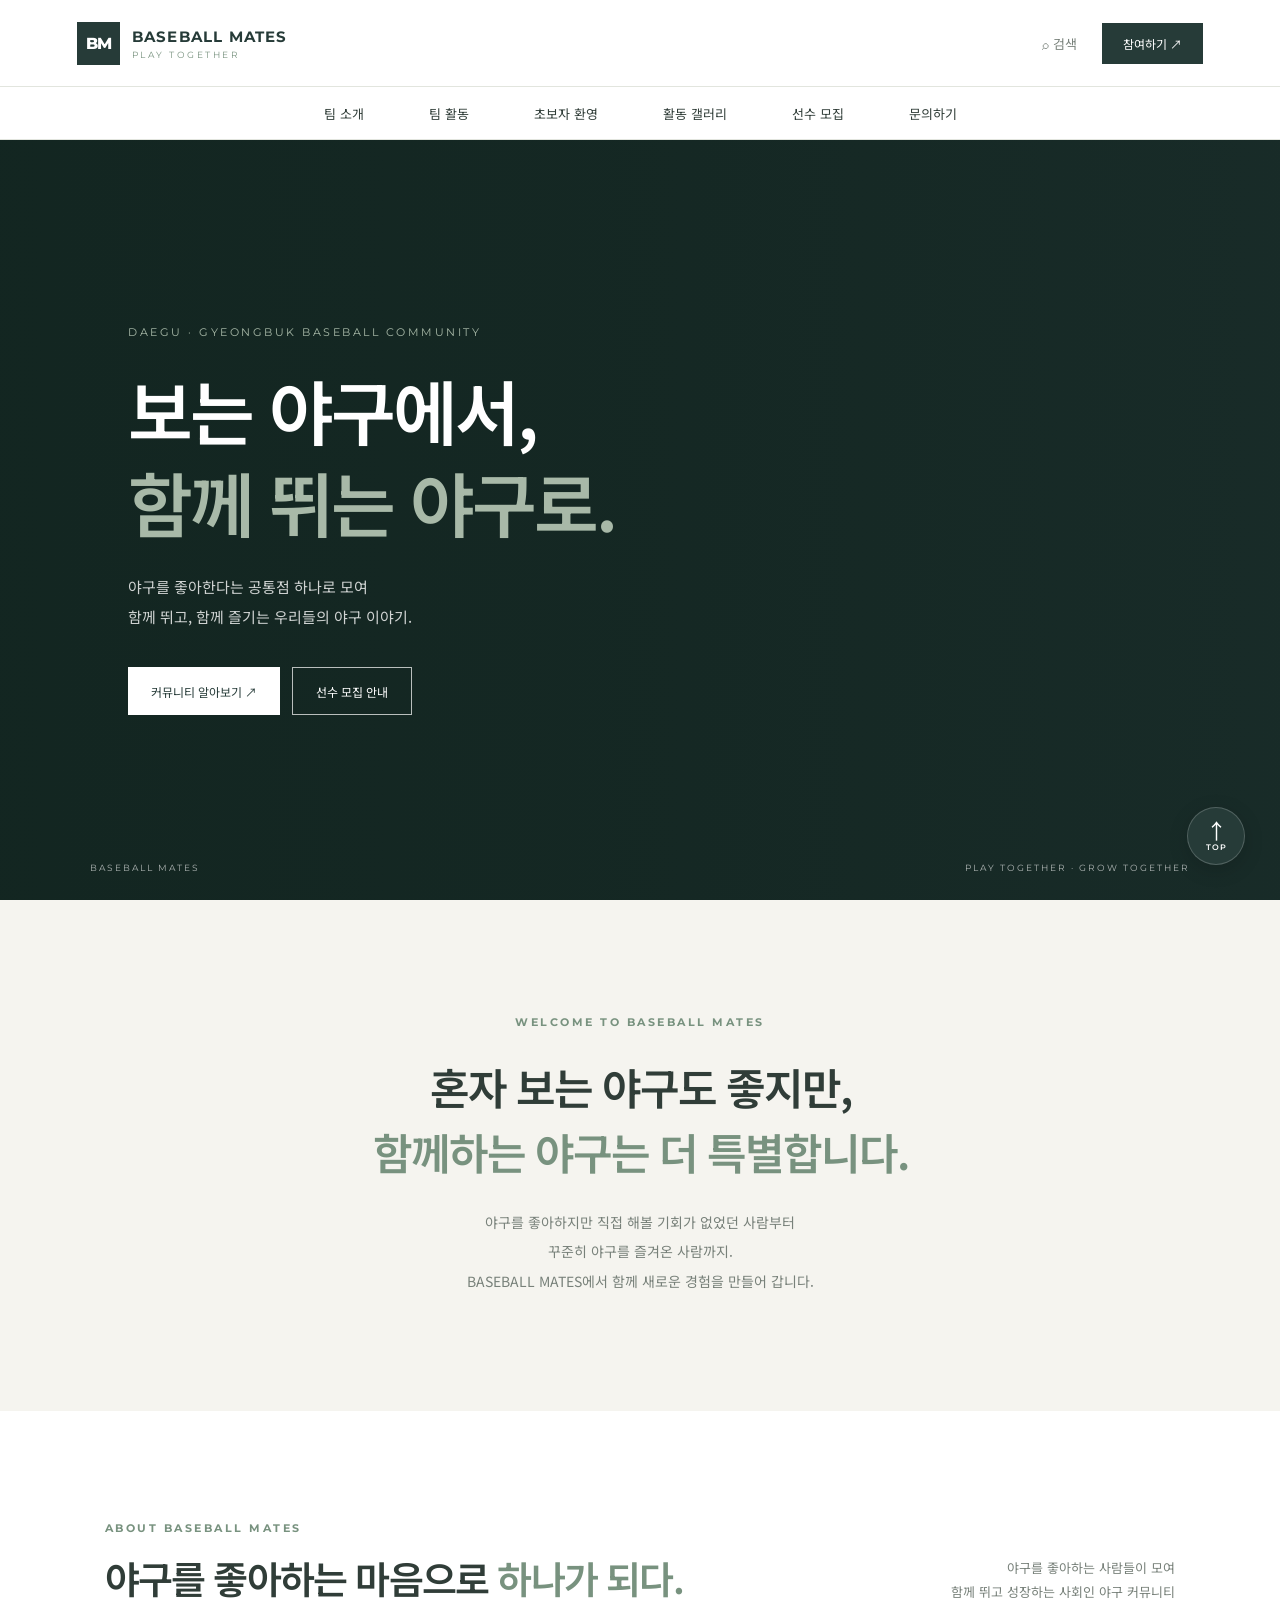
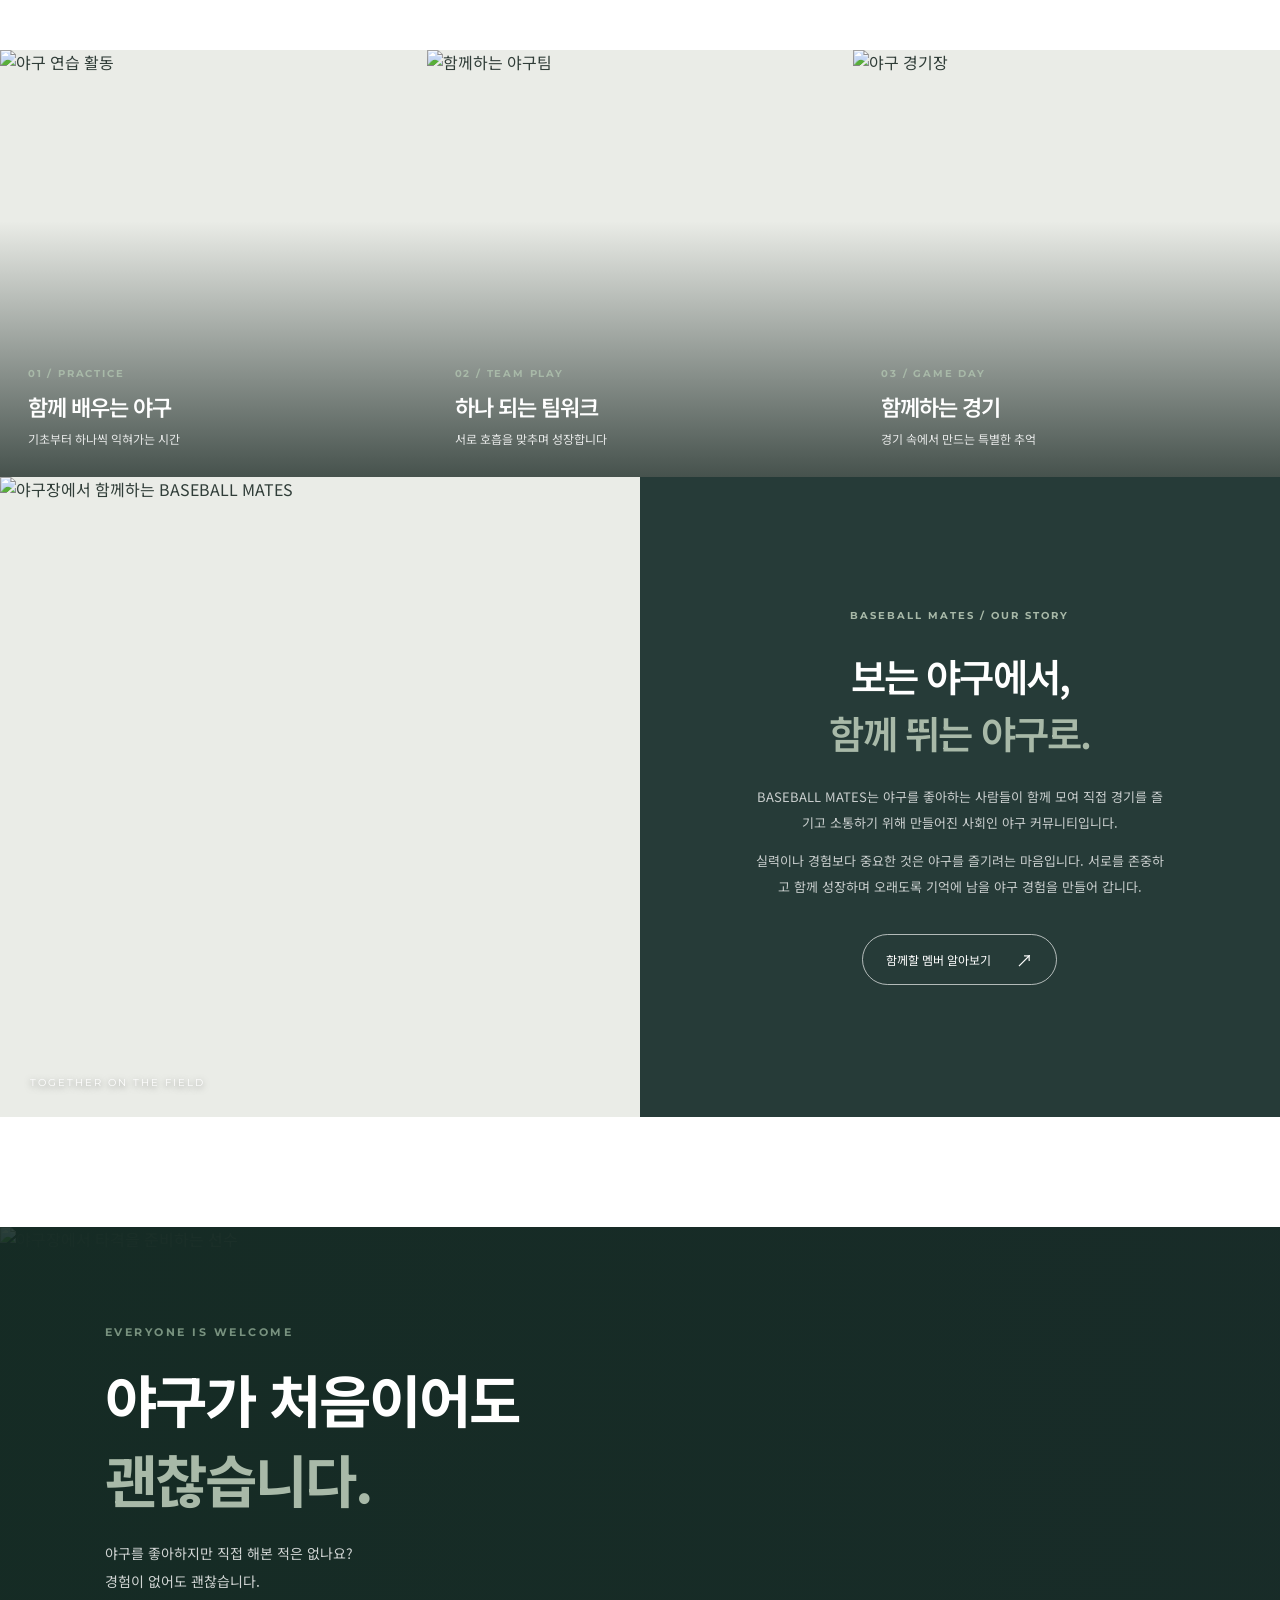
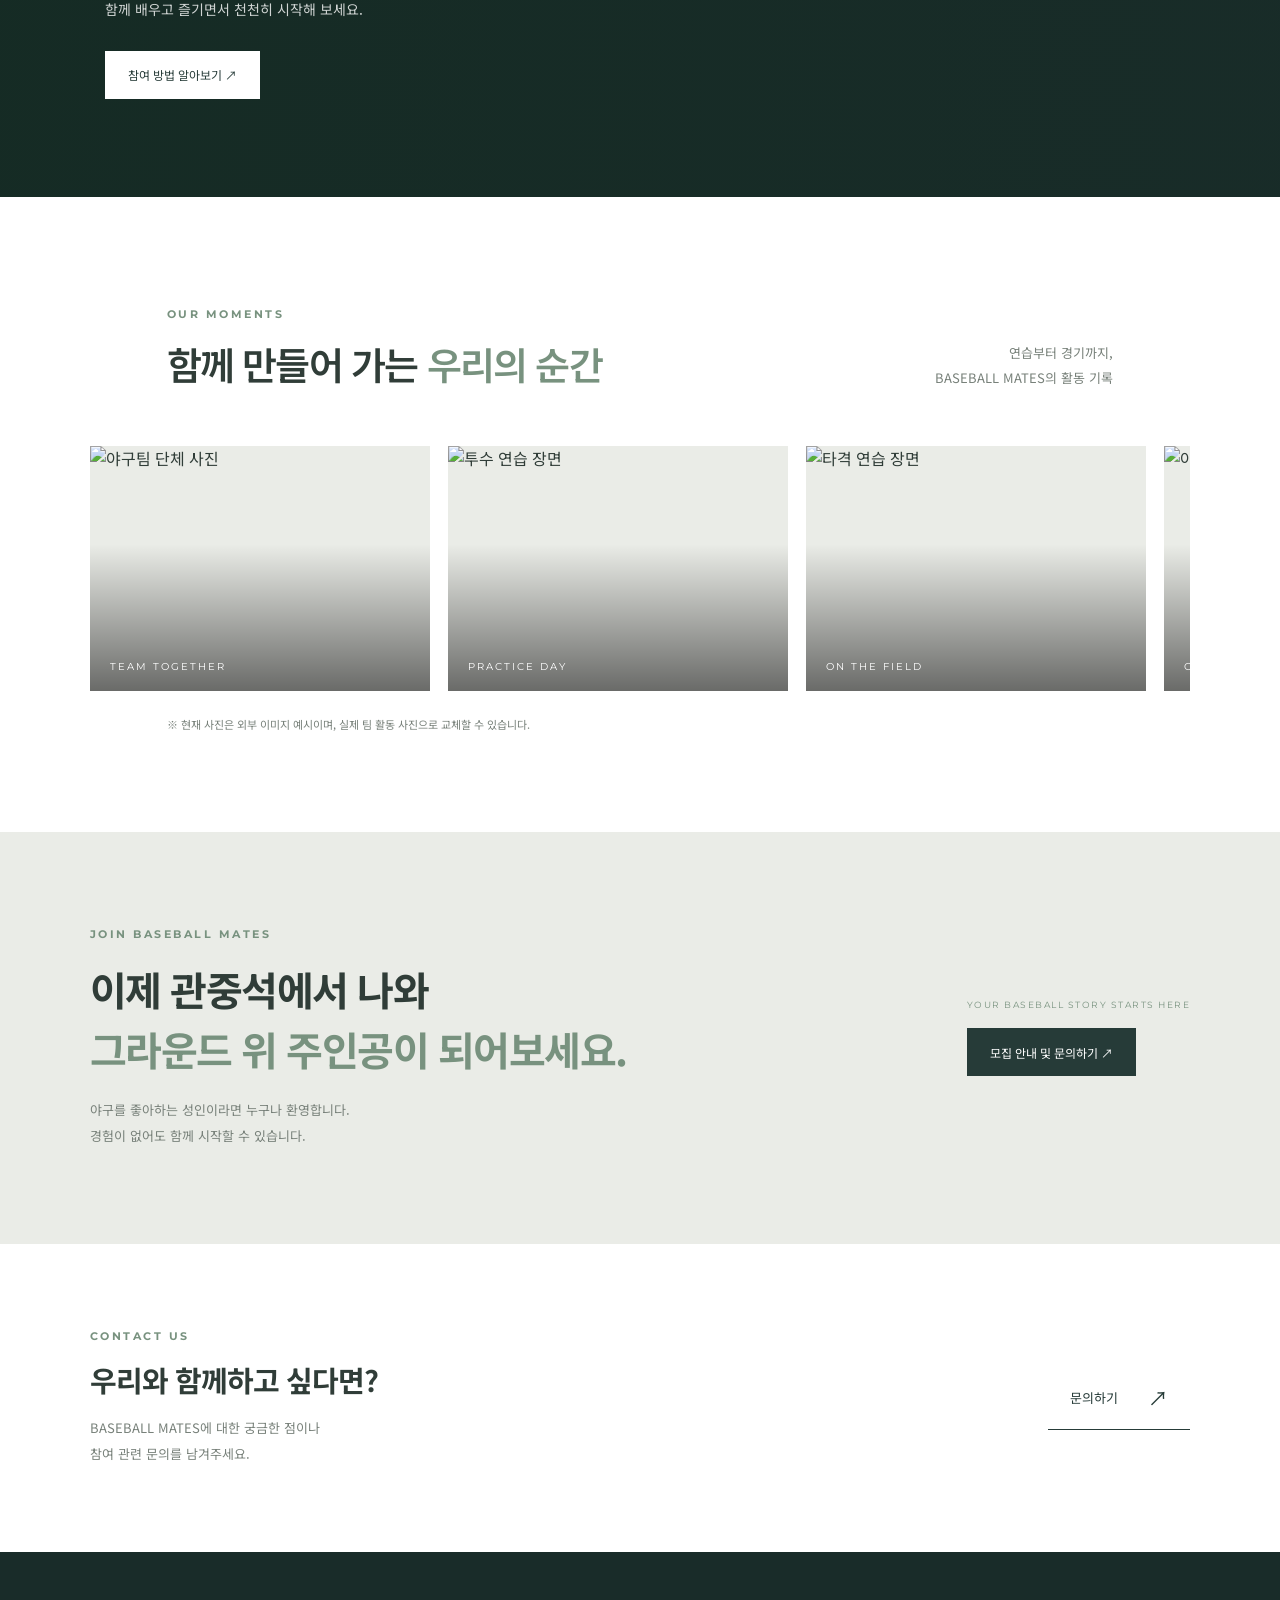
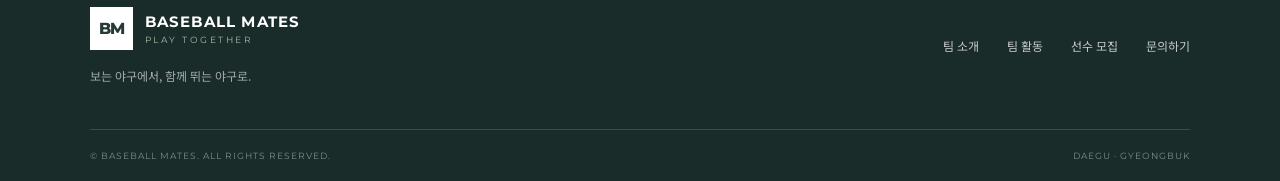
==== commit bfc6e29a: "2026.11.10수정" ====
--- a/index.html
+++ b/index.html
@@ -3,83 +3,61 @@
 <head>
   <meta charset="UTF-8">
   <meta name="viewport" content="width=device-width, initial-scale=1.0">
-  <meta name="description" content="보는 야구에서 함께 뛰는 야구로. 처음이어도 괜찮은 사회인 야구팀 BASEBALL MATES입니다.">
-  <title>BASEBALL MATES | 함께 뛰는 야구</title>
+  <title>BASEBALL MATES | 보는 야구에서, 함께 뛰는 야구로</title>
+
   <link rel="stylesheet" href="style.css">
+
+  <link rel="preconnect" href="https://fonts.googleapis.com">
+  <link rel="preconnect" href="https://fonts.gstatic.com" crossorigin>
+  <link href="https://fonts.googleapis.com/css2?family=Noto+Sans+KR:wght@400;500;600;700;800&family=Montserrat:wght@400;500;600;700;800&display=swap" rel="stylesheet">
 </head>
 
 <body>
 
-  <!-- 체크박스 방식 메뉴 및 검색창 제어 -->
-  <input type="checkbox" id="menu-toggle" class="state-toggle">
-  <input type="checkbox" id="search-toggle" class="state-toggle">
-
-  <!-- 헤더 -->
-  <header class="site-header">
-
-    <!-- 상단 브랜드 영역 -->
+  <input type="checkbox" id="menu-toggle">
+  <input type="checkbox" id="search-toggle">
+
+  <header class="header">
     <div class="header-top">
-      <a href="#home" class="brand">
-        <span class="brand-mark">BM</span>
-        <span class="brand-text">
+
+      <a href="#home" class="logo">
+        <span class="logo-mark">BM</span>
+        <span class="logo-text">
           <strong>BASEBALL MATES</strong>
-          <small>TOGETHER ON THE FIELD</small>
+          <small>PLAY TOGETHER</small>
         </span>
       </a>
 
-      <div class="header-top-right">
-        <span class="header-caption">AMATEUR BASEBALL COMMUNITY</span>
-
-        <label for="search-toggle" class="search-button" aria-label="검색창 열기">
-          <svg viewBox="0 0 24 24" aria-hidden="true">
-            <circle cx="10.8" cy="10.8" r="6.8"></circle>
-            <path d="M16 16l5 5"></path>
-          </svg>
-          <span>SEARCH</span>
+      <div class="header-actions">
+        <label for="search-toggle" class="search-button">⌕ 검색</label>
+        <a href="#recruit" class="header-join">참여하기 ↗</a>
+
+        <label for="menu-toggle" class="hamburger" aria-label="메뉴 열기">
+          <span></span>
+          <span></span>
+          <span></span>
         </label>
-
-        <a href="#join" class="top-join">참여 문의 <span>↗</span></a>
-      </div>
-    </div>
-
-    <!-- 하단 메뉴 영역 -->
-    <div class="header-bottom">
-      <nav class="main-nav" aria-label="주요 메뉴">
+      </div>
+    </div>
+
+    <nav class="nav">
+      <div class="nav-inner">
         <a href="#about">팀 소개</a>
         <a href="#activities">팀 활동</a>
-        <a href="#beginner">선수 모집</a>
-        <a href="#gallery">활동 사진</a>
-        <a href="#recruit">모집 안내</a>
-        <a href="#join">문의하기</a>
-      </nav>
-
-      <div class="nav-right">
-        <span class="nav-status"><i></i> NEW TEAM</span>
-        <a href="#recruit" class="nav-join">함께하기 <span>↗</span></a>
-      </div>
-
-      <label for="menu-toggle" class="hamburger" aria-label="메뉴 열기">
-        <span></span>
-        <span></span>
-        <span></span>
-      </label>
-    </div>
-
-    <!-- CSS 검색 패널 -->
+        <a href="#beginner">초보자 환영</a>
+        <a href="#gallery">활동 갤러리</a>
+        <a href="#recruit">선수 모집</a>
+        <a href="#contact">문의하기</a>
+      </div>
+    </nav>
+
     <div class="search-panel">
       <div class="search-panel-inner">
-        <div>
-          <span class="eyebrow">FIND WHAT YOU NEED</span>
-          <h2>무엇을 찾고 있나요?</h2>
-        </div>
-
-        <form class="search-form" action="#" method="get">
-          <input
-            type="search"
-            name="q"
-            placeholder="팀 소개, 활동 안내, 모집 정보..."
-            aria-label="검색어 입력"
-          >
+        <p class="eyebrow">FIND WHAT YOU NEED</p>
+        <h2>무엇을 찾고 있나요?</h2>
+
+        <form action="#about" method="get">
+          <input type="search" placeholder="팀 소개, 활동 안내, 모집 정보...">
           <button type="submit">검색하기 ↗</button>
         </form>
 
@@ -87,290 +65,419 @@
       </div>
     </div>
 
+    <div class="mobile-nav">
+      <a href="#about">팀 소개 <span>01</span></a>
+      <a href="#activities">팀 활동 <span>02</span></a>
+      <a href="#beginner">초보자 환영 <span>03</span></a>
+      <a href="#gallery">활동 갤러리 <span>04</span></a>
+      <a href="#recruit">선수 모집 <span>05</span></a>
+      <a href="#contact">문의하기 <span>06</span></a>
+    </div>
   </header>
 
   <main>
 
-    <!-- 메인 히어로 -->
+    <!-- 메인 비주얼 -->
     <section class="hero" id="home">
-      <div class="hero-background"></div>
+      <div class="hero-bg"></div>
       <div class="hero-overlay"></div>
 
       <div class="hero-content">
-        <span class="hero-label">BASEBALL MATES · EST. 2026</span>
+        <p class="hero-kicker">DAEGU · GYEONGBUK BASEBALL COMMUNITY</p>
 
         <h1>
           보는 야구에서,<br>
           <span>함께 뛰는 야구로.</span>
         </h1>
 
+        <p class="hero-description">
+          야구를 좋아한다는 공통점 하나로 모여<br>
+          함께 뛰고, 함께 즐기는 우리들의 야구 이야기.
+        </p>
+
+        <div class="hero-buttons">
+          <a href="#about" class="button button-light">커뮤니티 알아보기 ↗</a>
+          <a href="#recruit" class="button button-outline">선수 모집 안내</a>
+        </div>
+      </div>
+
+      <div class="hero-bottom">
+        <span>BASEBALL MATES</span>
+        <span>PLAY TOGETHER · GROW TOGETHER</span>
+      </div>
+    </section>
+
+    <!-- 소개 문구 -->
+    <section class="intro-section">
+      <div class="intro-inner">
+        <p class="eyebrow">WELCOME TO BASEBALL MATES</p>
+
+        <h2>
+          혼자 보는 야구도 좋지만,<br>
+          <span>함께하는 야구는 더 특별합니다.</span>
+        </h2>
+
         <p>
-          야구를 좋아하는 마음 하나면 충분합니다.<br>
-          처음이어도 괜찮아요. 우리와 함께 그라운드에 서 보세요.
+          야구를 좋아하지만 직접 해볼 기회가 없었던 사람부터<br>
+          꾸준히 야구를 즐겨온 사람까지.<br>
+          BASEBALL MATES에서 함께 새로운 경험을 만들어 갑니다.
         </p>
-
-        <div class="hero-actions">
-          <a href="#recruit" class="button button-green">
-            팀 참여 알아보기 <span>↗</span>
-          </a>
-          <a href="#about" class="hero-text-link">
-            우리 팀 알아보기 <span>↓</span>
-          </a>
-        </div>
-      </div>
-
-      <div class="hero-bottom">
-        <span>PLAY TOGETHER. GROW TOGETHER.</span>
-        <span>01 / 06</span>
-      </div>
-
-      <div class="hero-side-text">BASEBALL COMMUNITY</div>
-    </section>
-
-    <!-- 핵심 메시지 -->
-    <section class="intro-strip">
-      <div class="intro-strip-inner">
-        <span class="eyebrow">MORE THAN A GAME</span>
-        <p>야구를 좋아하는 사람들과<br class="mobile-only"> 새로운 추억을 만들어 갑니다.</p>
-        <span class="intro-number">01 — 06</span>
-      </div>
-    </section>
-
-    <!-- 팀 소개 -->
-    <section class="about-section section-padding" id="about">
-      <div class="section-container">
-        <div class="section-heading">
-          <div>
-            <span class="eyebrow">WHO WE ARE</span>
-            <h2>야구를 좋아한다면,<br>우리의 이야기는 시작됩니다.</h2>
-          </div>
-          <p class="section-description">
-            BASEBALL MATES는 야구를 좋아하는 사람들이 모여
-            함께 배우고, 뛰고, 즐기는 사회인 야구팀을 지향합니다.
-          </p>
-        </div>
-
-        <div class="about-layout">
-          <div class="about-image">
-            <img
-              src="https://images.unsplash.com/photo-1508344928928-7165b0d6f1a4?auto=format&fit=crop&w=1200&q=85"
-              alt="야구 경기장과 그라운드"
-            >
-            <span class="image-label">OUR FIELD, OUR STORY</span>
-          </div>
-
-          <div class="about-copy">
-            <span class="about-index">01 / TEAM STORY</span>
-            <h3>잘하는 사람보다<br><em>함께하고 싶은 사람.</em></h3>
-            <p>
-              처음부터 야구를 잘할 필요는 없습니다.
-              규칙을 잘 몰라도, 글러브를 처음 잡아봐도 괜찮습니다.
-            </p>
-            <p>
-              서로의 속도에 맞춰 배우고 응원하면서
-              야구장에서 함께 성장하는 즐거움을 만들어 갑니다.
-            </p>
-            <a href="#beginner" class="line-link">우리 팀의 방향 알아보기 <span>↗</span></a>
-          </div>
-        </div>
-      </div>
-    </section>
-
-    <!-- 팀 활동 -->
-    <section class="activities-section section-padding" id="activities">
-      <div class="section-container">
-        <div class="section-heading">
-          <div>
-            <span class="eyebrow">WHAT WE DO</span>
-            <h2>그라운드에서<br>함께 만들어 갈 순간들.</h2>
-          </div>
-          <p class="section-description">
-            기초부터 차근차근 배우고, 함께 연습하고,
-            즐거운 경기를 경험하는 것이 우리의 활동입니다.
-          </p>
-        </div>
-
-        <div class="activity-feature">
-          <div class="activity-feature-image">
-            <img
-              src="https://images.unsplash.com/photo-1566577739112-5180d4bf9390?auto=format&fit=crop&w=1400&q=85"
-              alt="야구 경기 모습"
-            >
-          </div>
-
-          <div class="activity-feature-copy">
-            <span class="eyebrow">01 — PRACTICE</span>
-            <h3>함께 배우는<br>야구의 기본.</h3>
-            <p>
-              캐치볼부터 송구, 타격, 수비까지.
-              각자의 경험에 맞춰 기본기를 익히며
-              조금씩 야구에 익숙해집니다.
-            </p>
-            <span class="activity-tag">기초 연습 · 기본기 훈련</span>
-          </div>
-        </div>
-
-        <div class="activity-bottom-grid">
-          <article class="activity-item">
-            <div class="activity-item-image">
-              <img
-                src="https://images.unsplash.com/photo-1471295253337-3ceaaedca402?auto=format&fit=crop&w=900&q=85"
-                alt="야구장 풍경"
-              >
-            </div>
-            <div class="activity-item-text">
-              <span>02 — TEAM PLAY</span>
-              <h3>함께 호흡하는 팀 플레이</h3>
-              <p>서로의 플레이를 응원하며 팀워크를 만들어 갑니다.</p>
-            </div>
-          </article>
-
-          <article class="activity-item">
-            <div class="activity-item-image">
-              <img
-                src="https://images.unsplash.com/photo-1508098682722-e99c643e7f0b?auto=format&fit=crop&w=900&q=85"
-                alt="스포츠 경기장 모습"
-              >
-            </div>
-            <div class="activity-item-text">
-              <span>03 — GAME DAY</span>
-              <h3>함께 즐기는 경기의 순간</h3>
-              <p>연습에서 배운 것을 바탕으로 경기의 즐거움을 경험합니다.</p>
-            </div>
-          </article>
-        </div>
-      </div>
-    </section>
+      </div>
+    </section>
+
+  
+<!-- BASEBALL MATES / ABOUT & ACTIVITIES -->
+<section class="section mates-editorial-section" id="about">
+
+  <div class="section-heading">
+    <div>
+      <p class="eyebrow">ABOUT BASEBALL MATES</p>
+      <h2>야구를 좋아하는 마음으로 <span>하나가 되다.</span></h2>
+    </div>
+
+    <p class="section-heading-side">
+      야구를 좋아하는 사람들이 모여<br>
+      함께 뛰고 성장하는 사회인 야구 커뮤니티
+    </p>
+  </div>
+
+  <div class="mates-mosaic" id="activities">
+
+    <!-- 상단 이미지 1 -->
+    <article class="mosaic-card mosaic-top">
+      <img
+        src="https://images.unsplash.com/photo-1771870163686-734d43559a30?auto=format&fit=crop&w=1000&q=85"
+        alt="야구 연습 활동"
+        loading="lazy"
+      >
+      <div class="mosaic-caption">
+        <span>01 / PRACTICE</span>
+        <h3>함께 배우는 야구</h3>
+        <p>기초부터 하나씩 익혀가는 시간</p>
+      </div>
+    </article>
+
+    <!-- 상단 이미지 2 -->
+    <article class="mosaic-card mosaic-top">
+      <img
+        src="https://images.unsplash.com/photo-1631502539448-04272d19dadf?auto=format&fit=crop&w=1000&q=85"
+        alt="함께하는 야구팀"
+        loading="lazy"
+      >
+      <div class="mosaic-caption">
+        <span>02 / TEAM PLAY</span>
+        <h3>하나 되는 팀워크</h3>
+        <p>서로 호흡을 맞추며 성장합니다</p>
+      </div>
+    </article>
+
+    <!-- 상단 이미지 3 -->
+    <article class="mosaic-card mosaic-top">
+      <img
+        src="https://images.unsplash.com/photo-1449356669056-f1c1e6e56b0f?auto=format&fit=crop&w=1000&q=85"
+        alt="야구 경기장"
+        loading="lazy"
+      >
+      <div class="mosaic-caption">
+        <span>03 / GAME DAY</span>
+        <h3>함께하는 경기</h3>
+        <p>경기 속에서 만드는 특별한 추억</p>
+      </div>
+    </article>
+
+    <!-- 하단 왼쪽 이미지 -->
+    <div class="mosaic-feature-image">
+      <img
+        src="https://images.unsplash.com/photo-1721833542613-2b9534c745e2?auto=format&fit=crop&w=1400&q=85"
+        alt="야구장에서 함께하는 BASEBALL MATES"
+        loading="lazy"
+      >
+
+      <span class="mosaic-image-label">
+        TOGETHER ON THE FIELD
+      </span>
+    </div>
+
+    <!-- 하단 오른쪽 소개 영역 -->
+    <div class="mosaic-story">
+      <span class="number">BASEBALL MATES / OUR STORY</span>
+
+      <h3>
+        보는 야구에서,<br>
+        <span>함께 뛰는 야구로.</span>
+      </h3>
+
+      <p>
+        BASEBALL MATES는 야구를 좋아하는 사람들이
+        함께 모여 직접 경기를 즐기고 소통하기 위해
+        만들어진 사회인 야구 커뮤니티입니다.
+      </p>
+
+      <p>
+        실력이나 경험보다 중요한 것은 야구를 즐기려는 마음입니다.
+        서로를 존중하고 함께 성장하며 오래도록 기억에 남을
+        야구 경험을 만들어 갑니다.
+      </p>
+
+      <a href="#recruit" class="mosaic-button">
+        함께할 멤버 알아보기 <span>↗</span>
+      </a>
+    </div>
+
+  </div>
+</section>
+
 
     <!-- 초보자 환영 -->
     <section class="beginner-section" id="beginner">
-      <div class="beginner-image"></div>
+      <div class="beginner-image">
+        <img
+          src="https://images.unsplash.com/photo-1686256983145-54450005ae2a?auto=format&fit=crop&w=1600&q=85"
+          alt="야구장에서 타격을 준비하는 선수"
+          loading="lazy"
+        >
+      </div>
+
+      <div class="beginner-overlay"></div>
+
       <div class="beginner-content">
-        <span class="eyebrow">YOUR FIRST BASEBALL</span>
-        <h2>야구가 처음이어도<br>괜찮습니다.</h2>
+        <p class="eyebrow">EVERYONE IS WELCOME</p>
+
+        <h2>
+          야구가 처음이어도<br>
+          <span>괜찮습니다.</span>
+        </h2>
+
         <p>
           야구를 좋아하지만 직접 해본 적은 없나요?<br>
-          실력이 부족할까 봐 망설이고 있나요?
+          경험이 없어도 괜찮습니다.<br>
+          함께 배우고 즐기면서 천천히 시작해 보세요.
         </p>
-        <p class="beginner-highlight">
-          중요한 건 처음부터 잘하는 것이 아니라,<br>
-          함께 시작해 보려는 마음입니다.
+
+        <a href="#recruit" class="button button-light">참여 방법 알아보기 ↗</a>
+      </div>
+    </section>
+
+    <!-- 활동 갤러리 -->
+    <section class="section gallery-section" id="gallery">
+      <div class="section-heading">
+        <div>
+          <p class="eyebrow">OUR MOMENTS</p>
+          <h2>함께 만들어 가는 <span>우리의 순간</span></h2>
+        </div>
+
+        <p class="section-heading-side">
+          연습부터 경기까지,<br>
+          BASEBALL MATES의 활동 기록
         </p>
-        <a href="#recruit" class="button button-green">
-          처음 시작하는 분들을 위한 안내 <span>↗</span>
-        </a>
-      </div>
-    </section>
-
-    <!-- 활동 사진 -->
-    <section class="gallery-section section-padding" id="gallery">
-      <div class="section-container">
-        <div class="gallery-heading">
-          <div>
-            <span class="eyebrow">MOMENTS TOGETHER</span>
-            <h2>우리의 야구는<br>이렇게 채워집니다.</h2>
+      </div>
+
+      <div class="photo-marquee">
+        <div class="marquee-track">
+
+          <div class="marquee-group">
+            <div class="marquee-card">
+              <img
+                src="https://images.unsplash.com/photo-1721833542613-2b9534c745e2?auto=format&fit=crop&w=900&q=80"
+                alt="야구팀 단체 사진"
+                loading="lazy"
+              >
+              <span>TEAM TOGETHER</span>
+            </div>
+
+            <div class="marquee-card">
+              <img
+                src="https://images.unsplash.com/photo-1771870163686-734d43559a30?auto=format&fit=crop&w=900&q=80"
+                alt="투수 연습 장면"
+                loading="lazy"
+              >
+              <span>PRACTICE DAY</span>
+            </div>
+
+            <div class="marquee-card">
+              <img
+                src="https://images.unsplash.com/photo-1686256983145-54450005ae2a?auto=format&fit=crop&w=900&q=80"
+                alt="타격 연습 장면"
+                loading="lazy"
+              >
+              <span>ON THE FIELD</span>
+            </div>
+
+            <div class="marquee-card">
+              <img
+                src="https://images.unsplash.com/photo-1449356669056-f1c1e6e56b0f?auto=format&fit=crop&w=900&q=80"
+                alt="야구 경기장"
+                loading="lazy"
+              >
+              <span>GAME DAY</span>
+            </div>
+
+            <div class="marquee-card">
+              <img
+                src="https://images.unsplash.com/photo-1631502539448-04272d19dadf?auto=format&fit=crop&w=900&q=80"
+                alt="야구팀 활동 모습"
+                loading="lazy"
+              >
+              <span>TEAM SPIRIT</span>
+            </div>
+
+            <div class="marquee-card">
+              <img
+                src="https://images.unsplash.com/photo-1560362740-83ba9be1921c?auto=format&fit=crop&w=900&q=80"
+                alt="야구 경기 모습"
+                loading="lazy"
+              >
+              <span>PLAY TOGETHER</span>
+            </div>
           </div>
-          <p>함께 뛰고, 배우고, 웃는 순간들.</p>
-        </div>
-
-        <div class="gallery-grid">
-          <div class="gallery-large">
-            <img
-              src="https://images.unsplash.com/photo-1566577739112-5180d4bf9390?auto=format&fit=crop&w=1200&q=85"
-              alt="야구 경기 장면"
-            >
-            <span>PLAY TOGETHER</span>
+
+          <!-- 무한 반복용 복제 영역 -->
+          <div class="marquee-group" aria-hidden="true">
+            <div class="marquee-card">
+              <img
+                src="https://images.unsplash.com/photo-1721833542613-2b9534c745e2?auto=format&fit=crop&w=900&q=80"
+                alt=""
+              >
+              <span>TEAM TOGETHER</span>
+            </div>
+
+            <div class="marquee-card">
+              <img
+                src="https://images.unsplash.com/photo-1771870163686-734d43559a30?auto=format&fit=crop&w=900&q=80"
+                alt=""
+              >
+              <span>PRACTICE DAY</span>
+            </div>
+
+            <div class="marquee-card">
+              <img
+                src="https://images.unsplash.com/photo-1686256983145-54450005ae2a?auto=format&fit=crop&w=900&q=80"
+                alt=""
+              >
+              <span>ON THE FIELD</span>
+            </div>
+
+            <div class="marquee-card">
+              <img
+                src="https://images.unsplash.com/photo-1449356669056-f1c1e6e56b0f?auto=format&fit=crop&w=900&q=80"
+                alt=""
+              >
+              <span>GAME DAY</span>
+            </div>
+
+            <div class="marquee-card">
+              <img
+                src="https://images.unsplash.com/photo-1631502539448-04272d19dadf?auto=format&fit=crop&w=900&q=80"
+                alt=""
+              >
+              <span>TEAM SPIRIT</span>
+            </div>
+
+            <div class="marquee-card">
+              <img
+                src="https://images.unsplash.com/photo-1560362740-83ba9be1921c?auto=format&fit=crop&w=900&q=80"
+                alt=""
+              >
+              <span>PLAY TOGETHER</span>
+            </div>
           </div>
 
-          <div class="gallery-small gallery-small-top">
-            <img
-              src="https://images.unsplash.com/photo-1508344928928-7165b0d6f1a4?auto=format&fit=crop&w=800&q=85"
-              alt="야구장 풍경"
-            >
-            <span>OUR FIELD</span>
-          </div>
-
-          <div class="gallery-small gallery-small-bottom">
-            <img
-              src="https://images.unsplash.com/photo-1471295253337-3ceaaedca402?auto=format&fit=crop&w=800&q=85"
-              alt="야구 그라운드"
-            >
-            <span>OUR MOMENTS</span>
-          </div>
-        </div>
-        <p class="gallery-note">※ 위 사진은 디자인 예시 이미지이며, 실제 팀 활동 사진으로 교체할 수 있습니다.</p>
-      </div>
-    </section>
-
-    <!-- 모집 안내 -->
+        </div>
+      </div>
+
+      <p class="gallery-note">
+        ※ 현재 사진은 외부 이미지 예시이며, 실제 팀 활동 사진으로 교체할 수 있습니다.
+      </p>
+    </section>
+
+    <!-- 모집 -->
     <section class="recruit-section" id="recruit">
       <div class="recruit-inner">
-        <div class="recruit-left">
-          <span class="eyebrow">JOIN BASEBALL MATES</span>
-          <h2>이제는 관중석이 아닌,<br><em>그라운드의 주인공으로.</em></h2>
+
+        <div class="recruit-copy">
+          <p class="eyebrow">JOIN BASEBALL MATES</p>
+
+          <h2>
+            이제 관중석에서 나와<br>
+            <span>그라운드 위 주인공이 되어보세요.</span>
+          </h2>
+
           <p>
-            야구를 좋아하는 성인이라면 누구나 관심을 가져보세요.
+            야구를 좋아하는 성인이라면 누구나 환영합니다.<br>
             경험이 없어도 함께 시작할 수 있습니다.
           </p>
         </div>
 
-        <div class="recruit-right">
-          <div class="recruit-info-row">
-            <span>모집 대상</span>
-            <strong>야구를 좋아하는 성인</strong>
-          </div>
-          <div class="recruit-info-row">
-            <span>참여 경험</span>
-            <strong>초보자 및 경험자</strong>
-          </div>
-          <div class="recruit-info-row">
-            <span>활동 안내</span>
-            <strong>일정 및 장소 추후 안내</strong>
-          </div>
-          <a href="#join" class="button button-green recruit-button">
-            참여 문의하기 <span>↗</span>
-          </a>
-        </div>
+        <div class="recruit-action">
+          <span>YOUR BASEBALL STORY STARTS HERE</span>
+          <a href="#contact" class="button button-dark">모집 안내 및 문의하기 ↗</a>
+        </div>
+
       </div>
     </section>
 
     <!-- 문의 -->
-    <section class="join-section section-padding" id="join">
-      <div class="section-container join-container">
-        <span class="eyebrow">LET'S PLAY BALL</span>
-        <h2>우리와 함께<br>첫 번째 플레이를 시작해요.</h2>
-        <p>
-          궁금한 점이나 참여 관련 문의가 있다면 연락해 주세요.<br>
-          구체적인 모집 일정과 신청 방법은 추후 안내할 예정입니다.
-        </p>
-
-        <div class="join-actions">
-          <a href="mailto:contact@example.com" class="button button-blue">
-            이메일로 문의하기 <span>↗</span>
-          </a>
-          <a href="#home" class="line-link">페이지 맨 위로 ↑</a>
-        </div>
+    <section class="contact-section" id="contact">
+      <div class="contact-inner">
+
+        <div>
+          <p class="eyebrow">CONTACT US</p>
+          <h2>우리와 함께하고 싶다면?</h2>
+
+          <p>
+            BASEBALL MATES에 대한 궁금한 점이나<br>
+            참여 관련 문의를 남겨주세요.
+          </p>
+        </div>
+
+        <a href="mailto:your-email@example.com" class="contact-link">
+          문의하기 <span>↗</span>
+        </a>
+
       </div>
     </section>
 
   </main>
 
   <!-- 푸터 -->
-  <footer class="site-footer">
+  <footer class="footer">
     <div class="footer-inner">
-      <a href="#home" class="footer-brand">
-        <span class="brand-mark">BM</span>
-        <span>BASEBALL MATES</span>
-      </a>
-
-      <p>보는 야구에서, 함께 뛰는 야구로.</p>
-
-      <div class="footer-bottom">
-        <span>© 2026 BASEBALL MATES. ALL RIGHTS RESERVED.</span>
-        <span>PLAY TOGETHER. GROW TOGETHER.</span>
-      </div>
+
+      <div class="footer-brand">
+        <a href="#home" class="logo footer-logo">
+          <span class="logo-mark">BM</span>
+          <span class="logo-text">
+            <strong>BASEBALL MATES</strong>
+            <small>PLAY TOGETHER</small>
+          </span>
+        </a>
+
+        <p>보는 야구에서, 함께 뛰는 야구로.</p>
+      </div>
+
+      <div class="footer-links">
+        <a href="#about">팀 소개</a>
+        <a href="#activities">팀 활동</a>
+        <a href="#recruit">선수 모집</a>
+        <a href="#contact">문의하기</a>
+      </div>
+
+    </div>
+
+    <div class="footer-bottom">
+      <span>© BASEBALL MATES. ALL RIGHTS RESERVED.</span>
+      <span>DAEGU · GYEONGBUK</span>
     </div>
   </footer>
-
+</footer>
+
+<!-- 최상단 이동 버튼 -->
+<a href="#" class="top-button" aria-label="페이지 최상단으로 이동">
+  <span>↑</span>
+  <small>TOP</small>
+</a>
+
+</body>
+</html>
 </body>
 </html>
--- a/style.css
+++ b/style.css
@@ -1,17 +1,17 @@
-/* =========================
-   1. 기본 설정
-========================= */
 
 :root {
-  --navy: #153D68;
-  --navy-dark: #0B2745;
-  --blue: #3986CC;
-  --green: #39A875;
+  --forest: #263B38;
+  --forest-dark: #192C29;
+  --forest-soft: #3E5B50;
+  --sage: #78927F;
+  --sage-light: #A8B9A8;
+  --ivory: #EAECE7;
+  --cream: #F5F4EF;
   --white: #FFFFFF;
-  --light: #F1F6FA;
-  --text: #172B40;
-  --muted: #6C7C8C;
-  --line: #E3EAF0;
+  --sand: #B9A98D;
+  --text: #303D38;
+  --muted: #78817A;
+  --line: #E2E5DE;
 }
 
 * {
@@ -22,15 +22,13 @@
 
 html {
   scroll-behavior: smooth;
-  scroll-padding-top: 130px;
 }
 
 body {
-  font-family: "Pretendard", "Noto Sans KR", Arial, sans-serif;
+  font-family: 'Noto Sans KR', sans-serif;
   color: var(--text);
   background: var(--white);
-  line-height: 1.6;
-  word-break: keep-all;
+  overflow-x: hidden;
 }
 
 a {
@@ -50,263 +48,149 @@
   font: inherit;
 }
 
-.state-toggle {
-  position: absolute;
-  width: 1px;
-  height: 1px;
-  opacity: 0;
-  pointer-events: none;
-}
-
-.section-container {
-  width: min(1200px, calc(100% - 64px));
+#menu-toggle,
+#search-toggle {
+  display: none;
+}
+
+.eyebrow,
+.number,
+.hero-kicker,
+.hero-bottom,
+.logo-text,
+.image-caption,
+.marquee-card span,
+.recruit-action > span,
+.footer-bottom {
+  font-family: 'Montserrat', sans-serif;
+}
+
+/* HEADER */
+
+.header {
+  position: relative;
+  z-index: 100;
+  background: var(--white);
+}
+
+.header-top {
+  height: 86px;
+  max-width: 1440px;
   margin: 0 auto;
-}
-
-.section-padding {
-  padding: 120px 0;
-}
-
-.eyebrow {
-  display: block;
-  color: var(--blue);
-  font-size: 11px;
-  font-weight: 800;
-  letter-spacing: 2.2px;
-  margin-bottom: 18px;
-}
-
-.mobile-only {
-  display: none;
-}
-
-
-/* =========================
-   2. 헤더
-========================= */
-
-.site-header {
-  position: sticky;
-  top: 0;
-  z-index: 1000;
-  background: var(--white);
-  box-shadow: 0 2px 15px rgba(10, 35, 60, 0.06);
-}
-
-/* 상단 브랜드 영역 */
-
-.header-top {
-  min-height: 76px;
-  padding: 0 5.5%;
-  background: var(--navy-dark);
-  color: var(--white);
+  padding: 0 6%;
   display: flex;
   align-items: center;
   justify-content: space-between;
 }
 
-.brand {
+.logo {
   display: inline-flex;
   align-items: center;
   gap: 12px;
 }
 
-.brand-mark {
+.logo-mark {
   width: 43px;
   height: 43px;
-  border: 2px solid rgba(255,255,255,0.9);
-  display: flex;
+  background: var(--forest);
+  color: var(--white);
+  display: flex;
+  align-items: center;
   justify-content: center;
+  font-family: 'Montserrat', sans-serif;
+  font-weight: 800;
+  font-size: 16px;
+  letter-spacing: -1px;
+}
+
+.logo-text {
+  display: flex;
+  flex-direction: column;
+  gap: 3px;
+}
+
+.logo-text strong {
+  font-size: 15px;
+  letter-spacing: 1.2px;
+  color: var(--forest);
+}
+
+.logo-text small {
+  font-size: 9px;
+  letter-spacing: 2.5px;
+  color: var(--sage);
+}
+
+.header-actions {
+  display: flex;
   align-items: center;
-  font-size: 16px;
-  font-weight: 900;
-  letter-spacing: -1px;
-  transform: skew(-7deg);
-}
-
-.brand-text {
-  display: flex;
-  flex-direction: column;
-  line-height: 1.25;
-}
-
-.brand-text strong {
-  font-size: 17px;
-  letter-spacing: 1.5px;
-}
-
-.brand-text small {
-  margin-top: 4px;
-  font-size: 9px;
-  letter-spacing: 2px;
-  color: #B8CCDE;
-}
-
-.header-top-right {
+  gap: 25px;
+}
+
+.search-button {
+  cursor: pointer;
+  color: var(--muted);
+  font-size: 13px;
+}
+
+.header-join {
+  background: var(--forest);
+  color: var(--white);
+  padding: 12px 21px;
+  font-size: 12px;
+  transition: .3s;
+}
+
+.header-join:hover {
+  background: var(--sage);
+}
+
+.nav {
+  border-top: 1px solid var(--line);
+  border-bottom: 1px solid var(--line);
+}
+
+.nav-inner {
+  max-width: 1440px;
+  height: 52px;
+  margin: 0 auto;
+  padding: 0 6%;
   display: flex;
   align-items: center;
-  gap: 27px;
-}
-
-.header-caption {
-  color: #B8CCDE;
-  font-size: 10px;
-  letter-spacing: 1.5px;
-}
-
-.search-button {
-  display: inline-flex;
-  align-items: center;
-  gap: 8px;
-  cursor: pointer;
-  color: var(--white);
-  font-size: 11px;
-  font-weight: 700;
-  letter-spacing: 1px;
-}
-
-.search-button svg {
-  width: 19px;
-  height: 19px;
-  fill: none;
-  stroke: currentColor;
-  stroke-width: 1.8;
-  stroke-linecap: round;
-}
-
-.search-button:hover {
-  color: #8DD5B3;
-}
-
-.top-join {
-  font-size: 12px;
-  font-weight: 700;
-  color: #A5E1C1;
-}
-
-.top-join span {
-  margin-left: 5px;
-}
-
-
-/* 하단 메뉴 영역 */
-
-.header-bottom {
-  min-height: 61px;
-  padding: 0 5.5%;
-  display: flex;
-  align-items: center;
-  justify-content: space-between;
-  border-bottom: 1px solid var(--line);
-  position: relative;
-}
-
-.main-nav {
-  display: flex;
-  align-items: center;
-  gap: clamp(20px, 3vw, 43px);
-}
-
-.main-nav a {
-  display: flex;
-  align-items: center;
-  height: 61px;
-  position: relative;
-  color: #354B60;
+  justify-content: center;
+  gap: 65px;
+}
+
+.nav-inner a {
+  color: var(--text);
   font-size: 13px;
-  font-weight: 700;
-  transition: color 0.2s ease;
-}
-
-.main-nav a::after {
-  content: "";
-  position: absolute;
-  bottom: 0;
-  left: 0;
-  width: 0;
-  height: 3px;
-  background: var(--green);
-  transition: width 0.2s ease;
-}
-
-.main-nav a:hover {
-  color: var(--blue);
-}
-
-.main-nav a:hover::after {
-  width: 100%;
-}
-
-.nav-right {
-  display: flex;
-  align-items: center;
-  gap: 19px;
-}
-
-.nav-status {
-  display: flex;
-  align-items: center;
-  gap: 7px;
-  color: var(--muted);
-  font-size: 9px;
-  font-weight: 800;
-  letter-spacing: 1px;
-}
-
-.nav-status i {
-  width: 7px;
-  height: 7px;
-  background: var(--green);
-  border-radius: 50%;
-}
-
-.nav-join {
-  padding: 10px 17px;
-  background: var(--green);
-  color: var(--white);
-  font-size: 12px;
-  font-weight: 800;
-  transition: background 0.2s ease;
-}
-
-.nav-join:hover {
-  background: #25895F;
-}
-
-.nav-join span {
-  margin-left: 5px;
+  transition: .2s;
+}
+
+.nav-inner a:hover {
+  color: var(--sage);
 }
 
 .hamburger {
   display: none;
-  width: 38px;
-  height: 38px;
-  border: 1px solid var(--line);
+  width: 27px;
   cursor: pointer;
-  align-items: center;
-  justify-content: center;
-  flex-direction: column;
-  gap: 5px;
 }
 
 .hamburger span {
   display: block;
-  width: 18px;
+  width: 100%;
   height: 2px;
-  background: var(--navy);
-  transition: transform 0.2s ease;
-}
-
-#menu-toggle:focus-visible ~ .site-header .hamburger,
-#search-toggle:focus-visible ~ .site-header .search-button {
-  outline: 3px solid var(--green);
-  outline-offset: 4px;
-}
-
-
-/* =========================
-   3. 검색 패널
-========================= */
+  margin: 5px 0;
+  background: var(--forest);
+  transition: .3s;
+}
+
+.mobile-nav {
+  display: none;
+}
+
+/* SEARCH */
 
 .search-panel {
   display: none;
@@ -314,440 +198,378 @@
   top: 100%;
   left: 0;
   width: 100%;
-  padding: 35px 5.5%;
+  padding: 55px 20px;
+  background: var(--cream);
+  box-shadow: 0 15px 30px rgba(0,0,0,.08);
+}
+
+.search-panel-inner {
+  max-width: 650px;
+  margin: auto;
+  text-align: center;
+}
+
+.search-panel h2 {
+  margin: 12px 0 25px;
+  font-size: 28px;
+}
+
+.search-panel form {
+  display: flex;
+  gap: 8px;
+}
+
+.search-panel input {
+  flex: 1;
+  min-width: 0;
+  padding: 15px;
+  border: 1px solid var(--line);
+  outline: none;
+}
+
+.search-panel button {
+  padding: 0 20px;
+  border: 0;
+  background: var(--forest);
+  color: white;
+  cursor: pointer;
+}
+
+.search-close {
+  display: inline-block;
+  margin-top: 22px;
+  font-size: 12px;
+  color: var(--muted);
+  cursor: pointer;
+}
+
+#search-toggle:checked ~ .header .search-panel {
+  display: block;
+}
+
+/* COMMON */
+
+.section {
+  max-width: 1440px;
+  margin: 0 auto;
+  padding: 110px 7%;
+}
+
+.eyebrow {
+  color: var(--sage);
+  font-size: 11px;
+  font-weight: 700;
+  letter-spacing: 2.5px;
+}
+
+.section-heading {
+  display: flex;
+  align-items: flex-end;
+  justify-content: space-between;
+  gap: 30px;
+  margin-bottom: 55px;
+}
+
+.section-heading h2 {
+  margin-top: 15px;
+  font-size: clamp(27px, 3vw, 38px);
+  font-weight: 600;
+  letter-spacing: -1.8px;
+}
+
+.section-heading h2 span {
+  color: var(--sage);
+}
+
+.section-heading-side {
+  color: var(--muted);
+  font-size: 13px;
+  line-height: 1.9;
+  text-align: right;
+}
+
+.number {
+  color: var(--sage);
+  font-size: 10px;
+  font-weight: 700;
+  letter-spacing: 2px;
+}
+
+/* BUTTONS */
+
+.button {
+  display: inline-flex;
+  align-items: center;
+  justify-content: center;
+  min-height: 48px;
+  padding: 0 23px;
+  font-size: 12px;
+  transition: .3s;
+}
+
+.button-light {
+  color: var(--forest);
   background: var(--white);
-  border-top: 1px solid var(--line);
-  box-shadow: 0 12px 25px rgba(10, 35, 60, 0.12);
-}
-
-.search-panel-inner {
-  width: min(1200px, 100%);
-  margin: 0 auto;
-  display: grid;
-  grid-template-columns: 0.8fr 1.5fr auto;
-  gap: 30px;
-  align-items: center;
-}
-
-.search-panel .eyebrow {
-  margin-bottom: 5px;
-}
-
-.search-panel h2 {
-  font-size: 21px;
-  color: var(--navy);
-}
-
-.search-form {
-  display: flex;
-  min-width: 0;
-  border-bottom: 2px solid var(--navy);
-}
-
-.search-form input {
-  width: 100%;
-  min-width: 0;
-  padding: 14px 5px;
-  border: none;
-  outline: none;
-  color: var(--text);
-  background: transparent;
-}
-
-.search-form input:focus-visible {
-  outline: 2px solid var(--green);
-  outline-offset: 2px;
-}
-
-.search-form button {
-  flex-shrink: 0;
-  border: none;
-  padding: 0 17px;
+}
+
+.button-light:hover {
+  background: var(--sage-light);
+}
+
+.button-outline {
   color: var(--white);
-  background: var(--navy);
-  font-size: 12px;
-  font-weight: 700;
-  cursor: pointer;
-}
-
-.search-close {
-  color: var(--muted);
-  font-size: 12px;
-  cursor: pointer;
-  white-space: nowrap;
-}
-
-#search-toggle:checked ~ .site-header .search-panel {
-  display: block;
-}
-
-
-/* =========================
-   4. 메인 히어로
-========================= */
+  border: 1px solid rgba(255,255,255,.7);
+}
+
+.button-outline:hover {
+  color: var(--forest);
+  background: var(--white);
+}
+
+.button-dark {
+  color: var(--white);
+  background: var(--forest);
+}
+
+.button-dark:hover {
+  background: var(--sage);
+}
+
+/* HERO */
 
 .hero {
+  min-height: 690px;
+  height: min(760px, 78vw);
   position: relative;
-  min-height: 660px;
-  height: min(760px, calc(100vh - 137px));
   display: flex;
   align-items: center;
   overflow: hidden;
-  color: var(--white);
-  background: var(--navy-dark);
-}
-
-.hero-background {
+  background: var(--forest-dark);
+}
+
+.hero-bg {
   position: absolute;
   inset: 0;
-  background-image: url("https://images.unsplash.com/photo-1566577739112-5180d4bf9390?auto=format&fit=crop&w=2000&q=90");
-  background-position: center 45%;
+  background-image: url("https://images.unsplash.com/photo-1449356669056-f1c1e6e56b0f?auto=format&fit=crop&w=2000&q=90");
   background-size: cover;
+  background-position: center 48%;
   transform: scale(1.02);
 }
 
 .hero-overlay {
   position: absolute;
   inset: 0;
-  background:
-    linear-gradient(90deg,
-      rgba(5, 25, 45, 0.91) 0%,
-      rgba(5, 25, 45, 0.70) 45%,
-      rgba(5, 25, 45, 0.18) 100%),
-    linear-gradient(0deg,
-      rgba(5, 25, 45, 0.35),
-      transparent 40%);
+  background: linear-gradient(
+    90deg,
+    rgba(18,37,32,.88) 0%,
+    rgba(18,37,32,.62) 48%,
+    rgba(18,37,32,.12) 100%
+  );
 }
 
 .hero-content {
   position: relative;
   z-index: 2;
-  width: min(1200px, calc(100% - 64px));
+  width: 100%;
+  max-width: 1440px;
   margin: 0 auto;
-  padding-bottom: 35px;
-}
-
-.hero-label {
-  display: inline-block;
-  margin-bottom: 27px;
-  color: #A9D9C0;
+  padding: 0 10%;
+  color: var(--white);
+}
+
+.hero-kicker {
+  margin-bottom: 25px;
   font-size: 11px;
-  font-weight: 800;
-  letter-spacing: 3px;
+  letter-spacing: 2.5px;
+  color: var(--sage-light);
 }
 
 .hero h1 {
-  font-size: clamp(43px, 6.3vw, 82px);
-  line-height: 1.15;
-  letter-spacing: -4px;
-  font-weight: 900;
+  font-size: clamp(40px, 5.5vw, 72px);
+  line-height: 1.3;
+  letter-spacing: -3px;
+  font-weight: 600;
 }
 
 .hero h1 span {
-  color: #8DD5B3;
-}
-
-.hero-content > p {
-  margin-top: 27px;
-  color: #E1EAF2;
-  font-size: clamp(14px, 1.4vw, 17px);
-  line-height: 1.9;
-}
-
-.hero-actions {
-  display: flex;
-  align-items: center;
-  gap: 27px;
-  margin-top: 37px;
-}
-
-.button {
-  min-height: 52px;
-  padding: 0 23px;
-  display: inline-flex;
-  justify-content: center;
-  align-items: center;
-  gap: 22px;
-  font-size: 13px;
-  font-weight: 800;
-  transition: background 0.2s ease, transform 0.2s ease;
-}
-
-.button:hover {
-  transform: translateY(-2px);
-}
-
-.button-green {
-  color: var(--white);
-  background: var(--green);
-}
-
-.button-green:hover {
-  background: #25895F;
-}
-
-.hero-text-link {
-  color: var(--white);
-  font-size: 13px;
-  font-weight: 700;
-}
-
-.hero-text-link span {
-  margin-left: 8px;
-  color: #8DD5B3;
+  color: var(--sage-light);
+}
+
+.hero-description {
+  margin-top: 25px;
+  color: rgba(255,255,255,.8);
+  font-size: 15px;
+  line-height: 2;
+}
+
+.hero-buttons {
+  display: flex;
+  gap: 12px;
+  margin-top: 35px;
 }
 
 .hero-bottom {
   position: absolute;
-  z-index: 2;
-  bottom: 25px;
-  left: 5.5%;
-  right: 5.5%;
+  bottom: 27px;
+  left: 7%;
+  right: 7%;
   display: flex;
   justify-content: space-between;
-  color: rgba(255,255,255,0.7);
+  color: rgba(255,255,255,.65);
   font-size: 9px;
   letter-spacing: 2px;
 }
 
-.hero-side-text {
+/* INTRO */
+
+.intro-section {
+  padding: 115px 20px;
+  text-align: center;
+  background: var(--cream);
+}
+
+.intro-inner {
+  max-width: 850px;
+  margin: auto;
+}
+
+.intro-inner h2 {
+  margin: 25px 0;
+  font-size: clamp(28px, 3.5vw, 43px);
+  line-height: 1.5;
+  font-weight: 600;
+  letter-spacing: -2px;
+}
+
+.intro-inner h2 span {
+  color: var(--sage);
+}
+
+.intro-inner > p:last-child {
+  color: var(--muted);
+  font-size: 14px;
+  line-height: 2.1;
+}
+
+/* ABOUT */
+
+.about-layout {
+  display: grid;
+  grid-template-columns: 1.15fr .85fr;
+  gap: 8%;
+  align-items: center;
+}
+
+.about-image {
+  height: 480px;
+  position: relative;
+  overflow: hidden;
+  background: var(--ivory);
+}
+
+.about-image img {
+  transition: transform .6s;
+}
+
+.about-image:hover img {
+  transform: scale(1.04);
+}
+
+.image-caption {
   position: absolute;
-  right: 25px;
-  top: 50%;
-  writing-mode: vertical-rl;
-  transform: translateY(-50%);
-  color: rgba(255,255,255,0.55);
-  font-size: 9px;
-  letter-spacing: 3px;
-}
-
-
-/* =========================
-   5. 인트로 스트립
-========================= */
-
-.intro-strip {
-  background: var(--navy);
-  color: var(--white);
-}
-
-.intro-strip-inner {
-  width: min(1200px, calc(100% - 64px));
-  min-height: 170px;
-  margin: 0 auto;
-  display: flex;
-  align-items: center;
-  justify-content: space-between;
-  gap: 30px;
-}
-
-.intro-strip .eyebrow {
-  color: #A9D9C0;
-  margin: 0;
-  white-space: nowrap;
-}
-
-.intro-strip p {
-  font-size: clamp(20px, 2.5vw, 30px);
-  font-weight: 800;
-  line-height: 1.4;
-}
-
-.intro-number {
-  color: #B7C9D9;
+  left: 25px;
+  bottom: 23px;
+  color: white;
   font-size: 10px;
   letter-spacing: 2px;
-  white-space: nowrap;
-}
-
-
-/* =========================
-   6. 섹션 공통 제목
-========================= */
-
-.section-heading {
-  display: flex;
-  justify-content: space-between;
-  align-items: end;
-  gap: 40px;
-  margin-bottom: 55px;
-}
-
-.section-heading h2,
-.gallery-heading h2 {
-  color: var(--navy-dark);
-  font-size: clamp(32px, 4vw, 48px);
-  font-weight: 900;
-  line-height: 1.25;
-  letter-spacing: -2px;
-}
-
-.section-description {
-  max-width: 380px;
+  text-shadow: 0 2px 5px rgba(0,0,0,.4);
+}
+
+.about-text h3 {
+  margin: 20px 0;
+  font-size: clamp(26px, 3vw, 36px);
+  line-height: 1.5;
+  letter-spacing: -1.5px;
+}
+
+.about-text p {
+  margin-bottom: 15px;
   color: var(--muted);
-  font-size: 14px;
-  line-height: 1.9;
-}
-
-
-/* =========================
-   7. 팀 소개
-========================= */
-
-.about-section {
-  background: var(--white);
-}
-
-.about-layout {
-  display: grid;
-  grid-template-columns: 1.15fr 0.85fr;
-  gap: 75px;
-  align-items: center;
-}
-
-.about-image {
-  position: relative;
-  height: 470px;
-  overflow: hidden;
-  background: var(--light);
-}
-
-.about-image img {
-  transition: transform 0.6s ease;
-}
-
-.about-image:hover img {
-  transform: scale(1.04);
-}
-
-.image-label {
-  position: absolute;
-  bottom: 20px;
-  left: 22px;
-  color: var(--white);
-  font-size: 10px;
-  font-weight: 800;
-  letter-spacing: 2px;
-  text-shadow: 0 1px 8px rgba(0,0,0,0.5);
-}
-
-.about-copy {
-  padding: 15px 0;
-}
-
-.about-index {
-  display: block;
-  margin-bottom: 23px;
-  color: var(--blue);
-  font-size: 10px;
-  font-weight: 800;
-  letter-spacing: 2px;
-}
-
-.about-copy h3 {
-  margin-bottom: 25px;
-  color: var(--navy-dark);
-  font-size: clamp(29px, 3.4vw, 42px);
-  line-height: 1.3;
-  letter-spacing: -1.7px;
-}
-
-.about-copy h3 em {
-  color: var(--green);
-  font-style: normal;
-}
-
-.about-copy p {
-  margin-bottom: 14px;
-  color: var(--muted);
-  font-size: 14px;
-  line-height: 1.9;
-}
-
-.line-link {
-  display: inline-flex;
-  align-items: center;
-  gap: 14px;
-  margin-top: 20px;
+  font-size: 13px;
+  line-height: 2.1;
+}
+
+.text-link {
+  display: inline-block;
+  margin-top: 18px;
   padding-bottom: 8px;
-  border-bottom: 1px solid var(--navy);
-  color: var(--navy);
+  border-bottom: 1px solid var(--sage);
+  color: var(--forest);
   font-size: 12px;
-  font-weight: 800;
-}
-
-.line-link span {
-  color: var(--green);
-}
-
-
-/* =========================
-   8. 팀 활동
-========================= */
+}
+
+/* ACTIVITIES */
 
 .activities-section {
-  background: var(--light);
+  max-width: none;
+  background: var(--cream);
+}
+
+.activities-section > .section-heading,
+.activities-section > .activity-feature,
+.activities-section > .activity-grid {
+  max-width: 1250px;
+  margin-left: auto;
+  margin-right: auto;
 }
 
 .activity-feature {
   display: grid;
-  grid-template-columns: 1.3fr 0.7fr;
-  min-height: 390px;
-  background: var(--white);
+  grid-template-columns: 1.2fr .8fr;
+  min-height: 340px;
+  background: white;
 }
 
 .activity-feature-image {
-  min-height: 390px;
+  height: 340px;
+  min-height: 0;
   overflow: hidden;
-}
-
-.activity-feature-image img,
-.activity-item-image img {
-  transition: transform 0.6s ease;
-}
-
-.activity-feature:hover img,
-.activity-item:hover img {
-  transform: scale(1.04);
-}
-
-.activity-feature-copy {
-  padding: clamp(25px, 4vw, 55px);
+  background: var(--ivory);
+}
+
+.activity-feature-image img {
+  width: 100%;
+  height: 100%;
+  object-fit: cover;
+  transition: transform .6s;
+}
+
+.activity-feature:hover img {
+  transform: scale(1.03);
+}
+
+.activity-feature-text {
+  min-height: 340px;
+  padding: 40px;
   display: flex;
   flex-direction: column;
   justify-content: center;
 }
 
-.activity-feature-copy .eyebrow {
-  margin-bottom: 18px;
-}
-
-.activity-feature-copy h3 {
-  color: var(--navy-dark);
-  font-size: clamp(28px, 3vw, 40px);
-  line-height: 1.25;
+.activity-feature-text h3 {
+  margin: 20px 0;
+  font-size: 32px;
+  line-height: 1.5;
   letter-spacing: -1.5px;
 }
 
-.activity-feature-copy p {
-  margin-top: 20px;
+.activity-feature-text p {
   color: var(--muted);
   font-size: 13px;
-  line-height: 1.9;
-}
-
-.activity-tag {
-  display: inline-block;
-  width: fit-content;
-  margin-top: 25px;
-  padding: 7px 11px;
-  background: #E8F5EE;
-  color: #27865E;
-  font-size: 10px;
-  font-weight: 800;
-}
-
-.activity-bottom-grid {
+  line-height: 2;
+}
+
+.activity-grid {
   display: grid;
   grid-template-columns: 1fr 1fr;
   gap: 25px;
@@ -755,648 +577,556 @@
 }
 
 .activity-item {
-  display: grid;
-  grid-template-columns: 0.9fr 1.1fr;
-  min-height: 190px;
-  background: var(--white);
+  background: white;
+}
+
+.activity-item-image {
+  height: 270px;
   overflow: hidden;
-}
-
-.activity-item-image {
-  min-height: 190px;
-  overflow: hidden;
+  background: var(--ivory);
+}
+
+.activity-item-image img {
+  transition: transform .5s;
+}
+
+.activity-item:hover img {
+  transform: scale(1.04);
 }
 
 .activity-item-text {
-  padding: 23px;
-  display: flex;
-  flex-direction: column;
-  justify-content: center;
-}
-
-.activity-item-text > span {
-  margin-bottom: 10px;
-  color: var(--blue);
-  font-size: 9px;
-  font-weight: 800;
-  letter-spacing: 1.5px;
+  padding: 28px 30px 32px;
 }
 
 .activity-item-text h3 {
-  color: var(--navy-dark);
-  font-size: 17px;
-  line-height: 1.4;
+  margin: 13px 0 8px;
+  font-size: 21px;
 }
 
 .activity-item-text p {
-  margin-top: 10px;
   color: var(--muted);
-  font-size: 11px;
-  line-height: 1.7;
-}
-
-
-/* =========================
-   9. 초보자 환영
-========================= */
+  font-size: 13px;
+  line-height: 1.8;
+}
+
+/* BEGINNER */
 
 .beginner-section {
-  min-height: 540px;
+  min-height: 570px;
   position: relative;
   display: flex;
   align-items: center;
   overflow: hidden;
-  color: var(--white);
-  background: var(--navy-dark);
+  background: var(--forest-dark);
 }
 
 .beginner-image {
   position: absolute;
-  inset: 0 0 0 45%;
-  background-image: url("https://images.unsplash.com/photo-1508098682722-e99c643e7f0b?auto=format&fit=crop&w=1400&q=85");
-  background-position: center;
-  background-size: cover;
-}
-
-.beginner-section::before {
-  content: "";
+  inset: 0;
+}
+
+.beginner-image img {
+  object-position: center 45%;
+}
+
+.beginner-overlay {
   position: absolute;
   inset: 0;
-  z-index: 1;
-  background: linear-gradient(90deg,
-    var(--navy-dark) 0%,
-    var(--navy-dark) 43%,
-    rgba(11,39,69,0.65) 70%,
-    rgba(11,39,69,0.2) 100%);
+  background: linear-gradient(
+    90deg,
+    rgba(21,43,36,.9),
+    rgba(21,43,36,.55),
+    rgba(21,43,36,.15)
+  );
 }
 
 .beginner-content {
   position: relative;
   z-index: 2;
-  width: min(1200px, calc(100% - 64px));
+  max-width: 1250px;
+  width: 100%;
   margin: 0 auto;
-  padding: 100px 0;
-}
-
-.beginner-content .eyebrow {
-  color: #A9D9C0;
+  padding: 90px 7%;
+  color: white;
 }
 
 .beginner-content h2 {
-  font-size: clamp(38px, 5vw, 58px);
-  line-height: 1.2;
+  margin: 20px 0;
+  font-size: clamp(38px, 4.5vw, 57px);
+  line-height: 1.4;
   letter-spacing: -2px;
 }
 
-.beginner-content > p {
-  margin-top: 24px;
-  color: #D6E2EC;
+.beginner-content h2 span {
+  color: var(--sage-light);
+}
+
+.beginner-content > p:not(.eyebrow) {
+  margin-bottom: 28px;
+  color: rgba(255,255,255,.8);
   font-size: 14px;
-  line-height: 1.9;
-}
-
-.beginner-content .beginner-highlight {
-  color: #A9D9C0;
-  font-weight: 700;
-}
-
-.beginner-content .button {
-  margin-top: 30px;
-}
-
-
-/* =========================
-   10. 갤러리
-========================= */
+  line-height: 2;
+}
+
+/* GALLERY */
 
 .gallery-section {
-  background: var(--white);
-}
-
-.gallery-heading {
-  display: flex;
+  max-width: none;
+  overflow: hidden;
+  padding-bottom: 100px;
+}
+
+.gallery-section > .section-heading {
+  max-width: 1250px;
+  margin-left: auto;
+  margin-right: auto;
+  padding: 0 7%;
+}
+
+.photo-marquee {
+  width: 100%;
+  overflow: hidden;
+  position: relative;
+}
+
+.marquee-track {
+  display: flex;
+  width: max-content;
+  animation: photo-scroll 48s linear infinite;
+}
+
+.photo-marquee:hover .marquee-track {
+  animation-play-state: paused;
+}
+
+.marquee-group {
+  display: flex;
+  flex-shrink: 0;
+  gap: 18px;
+  padding-right: 18px;
+}
+
+.marquee-card {
+  position: relative;
+  width: 340px;
+  height: 245px;
+  overflow: hidden;
+  background: var(--ivory);
+}
+
+.marquee-card img {
+  transition: transform .5s;
+}
+
+.marquee-card:hover img {
+  transform: scale(1.06);
+}
+
+.marquee-card::after {
+  content: "";
+  position: absolute;
+  inset: 40% 0 0;
+  background: linear-gradient(transparent, rgba(0,0,0,.55));
+}
+
+.marquee-card span {
+  position: absolute;
+  z-index: 2;
+  left: 20px;
+  bottom: 18px;
+  color: white;
+  font-size: 10px;
+  letter-spacing: 2px;
+}
+
+@keyframes photo-scroll {
+  from {
+    transform: translateX(0);
+  }
+
+  to {
+    transform: translateX(-50%);
+  }
+}
+
+.gallery-note {
+  max-width: 1250px;
+  margin: 25px auto 0;
+  padding: 0 7%;
+  color: var(--muted);
+  font-size: 11px;
+}
+
+/* RECRUIT */
+
+.recruit-section {
+  padding: 95px 7%;
+  background: var(--ivory);
+}
+
+.recruit-inner {
+  max-width: 1250px;
+  margin: auto;
+  display: flex;
+  align-items: center;
   justify-content: space-between;
-  align-items: end;
-  margin-bottom: 45px;
-}
-
-.gallery-heading > p {
+  gap: 35px;
+}
+
+.recruit-copy h2 {
+  margin: 18px 0;
+  font-size: clamp(27px, 3.3vw, 40px);
+  line-height: 1.5;
+  letter-spacing: -1.5px;
+}
+
+.recruit-copy h2 span {
+  color: var(--sage);
+}
+
+.recruit-copy > p:last-child {
   color: var(--muted);
   font-size: 13px;
-}
-
-.gallery-grid {
-  display: grid;
-  grid-template-columns: 1.5fr 0.8fr;
-  grid-template-rows: 220px 220px;
+  line-height: 2;
+}
+
+.recruit-action {
+  display: flex;
+  flex-direction: column;
+  align-items: flex-start;
   gap: 18px;
-}
-
-.gallery-large,
-.gallery-small {
-  position: relative;
-  overflow: hidden;
-  background: var(--light);
-}
-
-.gallery-large {
-  grid-row: 1 / 3;
-}
-
-.gallery-large img,
-.gallery-small img {
-  transition: transform 0.5s ease;
-}
-
-.gallery-large:hover img,
-.gallery-small:hover img {
-  transform: scale(1.04);
-}
-
-.gallery-large::after,
-.gallery-small::after {
-  content: "";
-  position: absolute;
-  inset: 45% 0 0;
-  background: linear-gradient(transparent, rgba(0,0,0,0.45));
-}
-
-.gallery-large span,
-.gallery-small span {
-  position: absolute;
-  z-index: 2;
-  bottom: 18px;
-  left: 20px;
-  color: var(--white);
-  font-size: 10px;
-  font-weight: 800;
-  letter-spacing: 2px;
-}
-
-.gallery-note {
-  margin-top: 13px;
-  color: #8A98A5;
-  font-size: 10px;
-}
-
-
-/* =========================
-   11. 모집 안내
-========================= */
-
-.recruit-section {
-  padding: 100px 0;
-  color: var(--white);
-  background: var(--navy);
-}
-
-.recruit-inner {
-  width: min(1200px, calc(100% - 64px));
-  margin: 0 auto;
-  display: grid;
-  grid-template-columns: 1.1fr 0.9fr;
-  gap: 80px;
+  flex-shrink: 0;
+}
+
+.recruit-action > span {
+  color: var(--sage);
+  font-size: 9px;
+  letter-spacing: 1.5px;
+}
+
+/* CONTACT */
+
+.contact-section {
+  padding: 85px 7%;
+}
+
+.contact-inner {
+  max-width: 1250px;
+  margin: auto;
+  display: flex;
   align-items: center;
-}
-
-.recruit-left .eyebrow {
-  color: #A9D9C0;
-}
-
-.recruit-left h2 {
-  font-size: clamp(34px, 4.5vw, 54px);
-  line-height: 1.25;
-  letter-spacing: -2px;
-}
-
-.recruit-left h2 em {
-  color: #8DD5B3;
-  font-style: normal;
-}
-
-.recruit-left p {
-  max-width: 440px;
-  margin-top: 24px;
-  color: #C8D6E2;
-  font-size: 14px;
-  line-height: 1.9;
-}
-
-.recruit-right {
-  padding: 30px;
-  border: 1px solid rgba(255,255,255,0.2);
-  background: rgba(255,255,255,0.04);
-}
-
-.recruit-info-row {
-  display: flex;
   justify-content: space-between;
-  gap: 15px;
-  padding: 18px 0;
-  border-bottom: 1px solid rgba(255,255,255,0.15);
+  gap: 30px;
+}
+
+.contact-inner h2 {
+  margin: 15px 0;
+  font-size: 29px;
+  letter-spacing: -1px;
+}
+
+.contact-inner p:not(.eyebrow) {
+  color: var(--muted);
+  font-size: 13px;
+  line-height: 2;
+}
+
+.contact-link {
+  display: flex;
+  align-items: center;
+  gap: 30px;
+  padding: 17px 22px;
+  border-bottom: 1px solid var(--forest);
+  font-size: 13px;
+  color: var(--forest);
+  transition: .3s;
+}
+
+.contact-link:hover {
+  color: var(--sage);
+  border-color: var(--sage);
+}
+
+.contact-link span {
+  font-size: 20px;
+}
+
+/* FOOTER */
+
+.footer {
+  padding: 55px 7% 20px;
+  background: var(--forest-dark);
+  color: white;
+}
+
+.footer-inner {
+  max-width: 1250px;
+  margin: auto;
+  display: flex;
+  justify-content: space-between;
+  align-items: center;
+  gap: 30px;
+  padding-bottom: 45px;
+}
+
+.footer-logo .logo-mark {
+  color: var(--forest);
+  background: white;
+}
+
+.footer-logo .logo-text strong {
+  color: white;
+}
+
+.footer-logo .logo-text small {
+  color: var(--sage-light);
+}
+
+.footer-brand > p {
+  margin-top: 17px;
+  color: rgba(255,255,255,.6);
   font-size: 12px;
 }
 
-.recruit-info-row span {
-  color: #B7C9D9;
-}
-
-.recruit-info-row strong {
-  color: var(--white);
-  text-align: right;
-}
-
-.recruit-button {
-  width: 100%;
-  margin-top: 25px;
-}
-
-
-/* =========================
-   12. 문의
-========================= */
-
-.join-section {
-  text-align: center;
-  background: var(--light);
-}
-
-.join-container h2 {
-  color: var(--navy-dark);
-  font-size: clamp(36px, 4.5vw, 54px);
-  line-height: 1.25;
-  letter-spacing: -2px;
-}
-
-.join-container > p {
-  margin-top: 22px;
-  color: var(--muted);
-  font-size: 14px;
-  line-height: 1.9;
-}
-
-.join-actions {
-  display: flex;
-  align-items: center;
-  justify-content: center;
-  gap: 30px;
-  margin-top: 35px;
-}
-
-.button-blue {
-  color: var(--white);
-  background: var(--navy);
-}
-
-.button-blue:hover {
-  background: var(--blue);
-}
-
-.join-actions .line-link {
-  margin-top: 0;
-}
-
-
-/* =========================
-   13. 푸터
-========================= */
-
-.site-footer {
-  padding: 45px 0 25px;
-  color: var(--white);
-  background: var(--navy-dark);
-}
-
-.footer-inner {
-  width: min(1200px, calc(100% - 64px));
-  margin: 0 auto;
-}
-
-.footer-brand {
-  display: inline-flex;
-  align-items: center;
-  gap: 12px;
-  font-size: 14px;
-  font-weight: 900;
-  letter-spacing: 1.5px;
-}
-
-.footer-brand .brand-mark {
-  width: 36px;
-  height: 36px;
-  font-size: 13px;
-}
-
-.footer-inner > p {
-  margin-top: 17px;
-  color: #B8CCDE;
+.footer-links {
+  display: flex;
+  gap: 28px;
+}
+
+.footer-links a {
+  color: rgba(255,255,255,.75);
   font-size: 12px;
 }
 
+.footer-links a:hover {
+  color: var(--sage-light);
+}
+
 .footer-bottom {
-  margin-top: 35px;
-  padding-top: 18px;
-  border-top: 1px solid rgba(255,255,255,0.15);
+  max-width: 1250px;
+  margin: auto;
+  padding-top: 20px;
+  border-top: 1px solid rgba(255,255,255,.15);
   display: flex;
   justify-content: space-between;
-  gap: 15px;
-  color: #91A8BC;
+  color: rgba(255,255,255,.45);
   font-size: 9px;
   letter-spacing: 1px;
 }
 
-
-/* =========================
-   14. 태블릿
-========================= */
-
-@media (max-width: 1023px) {
-  .header-top,
-  .header-bottom {
-    padding-left: 4%;
-    padding-right: 4%;
-  }
-
-  .main-nav {
-    gap: 19px;
-  }
-
-  .main-nav a {
-    font-size: 12px;
-  }
-
-  .nav-status {
+/* TABLET */
+
+@media (max-width: 1100px) {
+  .nav {
     display: none;
   }
 
-  .about-layout {
-    gap: 40px;
-  }
-
-  .activity-bottom-grid {
-    gap: 15px;
-  }
-
-  .activity-item {
-    grid-template-columns: 1fr;
-  }
-
-  .activity-item-image {
-    height: 180px;
-  }
-
-  .activity-item-text {
-    min-height: 150px;
-  }
-
-  .recruit-inner {
-    gap: 40px;
-  }
-}
-
-
-/* =========================
-   15. 모바일 및 좁은 PC
-========================= */
-
-@media (max-width: 768px) {
-
-  html {
-    scroll-padding-top: 80px;
-  }
-
-  .section-container,
-  .hero-content,
-  .intro-strip-inner,
-  .beginner-content,
-  .recruit-inner,
-  .footer-inner {
-    width: calc(100% - 40px);
-  }
-
-  .section-padding {
-    padding: 80px 0;
-  }
-
-  /* 상단 헤더 */
-
-  .header-top {
-    min-height: 66px;
-    padding: 0 20px;
-  }
-
-  .brand-mark {
-    width: 37px;
-    height: 37px;
-    font-size: 14px;
-  }
-
-  .brand-text strong {
-    font-size: 14px;
-  }
-
-  .brand-text small {
-    font-size: 8px;
-  }
-
-  .header-top-right {
-    gap: 14px;
-  }
-
-  .header-caption,
-  .top-join {
-    display: none;
-  }
-
-  .search-button span {
-    display: none;
-  }
-
-  .header-bottom {
-    min-height: 56px;
-    padding: 0 20px;
-  }
-
-  .nav-right {
-    margin-left: auto;
-    margin-right: 12px;
-  }
-
-  .nav-join {
-    padding: 9px 12px;
-    font-size: 11px;
-  }
-
   .hamburger {
+    display: block;
+  }
+
+  .header-actions {
+    gap: 20px;
+  }
+
+  .mobile-nav {
     display: flex;
-  }
-
-  /* 좁은 화면에서 메뉴 열기 */
-
-  .main-nav {
-    display: none;
+    flex-direction: column;
     position: absolute;
     top: 100%;
     left: 0;
     width: 100%;
-    padding: 12px 20px 20px;
-    background: var(--white);
+    padding: 10px 7% 25px;
+    background: white;
     border-top: 1px solid var(--line);
-    box-shadow: 0 12px 20px rgba(10,35,60,0.1);
+    box-shadow: 0 15px 25px rgba(0,0,0,.08);
+    opacity: 0;
+    visibility: hidden;
+    transform: translateY(-10px);
+    transition: .3s;
+  }
+
+  .mobile-nav a {
+    display: flex;
+    justify-content: space-between;
+    padding: 17px 0;
+    border-bottom: 1px solid var(--line);
+    font-size: 14px;
+  }
+
+  .mobile-nav a span {
+    color: var(--sage);
+    font-family: 'Montserrat', sans-serif;
+    font-size: 11px;
+  }
+
+  #menu-toggle:checked ~ .header .mobile-nav {
+    opacity: 1;
+    visibility: visible;
+    transform: translateY(0);
+  }
+
+  #menu-toggle:checked ~ .header .hamburger span:nth-child(1) {
+    transform: translateY(7px) rotate(45deg);
+  }
+
+  #menu-toggle:checked ~ .header .hamburger span:nth-child(2) {
+    opacity: 0;
+  }
+
+  #menu-toggle:checked ~ .header .hamburger span:nth-child(3) {
+    transform: translateY(-7px) rotate(-45deg);
+  }
+
+  .section {
+    padding: 85px 6%;
+  }
+
+  .about-layout {
+    gap: 5%;
+  }
+
+  .about-image {
+    height: 420px;
+  }
+
+  .activity-feature {
+    min-height: 320px;
+  }
+
+  .activity-feature-image {
+    height: 320px;
+  }
+
+  .activity-feature-text {
+    min-height: 320px;
+    padding: 30px;
+  }
+
+  .recruit-inner {
+    align-items: flex-start;
     flex-direction: column;
-    align-items: stretch;
-    gap: 0;
-  }
-
-  .main-nav a {
-    height: auto;
-    min-height: 48px;
-    border-bottom: 1px solid var(--line);
+  }
+}
+
+/* MOBILE */
+
+@media (max-width: 650px) {
+  .header-top {
+    height: 72px;
+    padding: 0 5%;
+  }
+
+  .logo-mark {
+    width: 38px;
+    height: 38px;
+  }
+
+  .logo-text strong {
+    font-size: 12px;
+  }
+
+  .logo-text small {
+    font-size: 8px;
+  }
+
+  .header-actions {
+    gap: 15px;
+  }
+
+  .search-button {
+    font-size: 12px;
+  }
+
+  .header-join {
+    display: none;
+  }
+
+  .hero {
+    min-height: 610px;
+    height: 85vh;
+    max-height: 760px;
+  }
+
+  .hero-bg {
+    background-position: 58% center;
+  }
+
+  .hero-overlay {
+    background: linear-gradient(
+      90deg,
+      rgba(18,37,32,.88),
+      rgba(18,37,32,.55)
+    );
+  }
+
+  .hero-content {
+    padding: 0 7%;
+  }
+
+  .hero-kicker {
+    font-size: 9px;
+    letter-spacing: 1.5px;
+  }
+
+  .hero h1 {
+    font-size: 42px;
+    letter-spacing: -2px;
+  }
+
+  .hero-description {
     font-size: 13px;
   }
 
-  .main-nav a::after {
-    display: none;
-  }
-
-  #menu-toggle:checked ~ .site-header .main-nav {
-    display: flex;
-  }
-
-  #menu-toggle:checked ~ .site-header .hamburger span:nth-child(1) {
-    transform: translateY(7px) rotate(45deg);
-  }
-
-  #menu-toggle:checked ~ .site-header .hamburger span:nth-child(2) {
-    opacity: 0;
-  }
-
-  #menu-toggle:checked ~ .site-header .hamburger span:nth-child(3) {
-    transform: translateY(-7px) rotate(-45deg);
-  }
-
-  /* 검색 패널 */
-
-  .search-panel {
-    padding: 25px 20px;
-  }
-
-  .search-panel-inner {
-    grid-template-columns: 1fr auto;
+  .hero-buttons {
+    flex-wrap: wrap;
+  }
+
+  .button {
+    min-height: 44px;
+    padding: 0 16px;
+    font-size: 11px;
+  }
+
+  .hero-bottom {
+    left: 6%;
+    right: 6%;
+    font-size: 7px;
+    letter-spacing: 1px;
+  }
+
+  .intro-section {
+    padding: 85px 7%;
+  }
+
+  .intro-inner h2 {
+    font-size: 27px;
+    letter-spacing: -1.5px;
+  }
+
+  .intro-inner > p:last-child {
+    font-size: 12px;
+  }
+
+  .section {
+    padding: 75px 6%;
+  }
+
+  .section-heading {
+    align-items: flex-start;
+    flex-direction: column;
     gap: 15px;
-  }
-
-  .search-panel-inner > div {
-    grid-column: 1 / 3;
-  }
-
-  .search-panel h2 {
-    font-size: 18px;
-  }
-
-  .search-form {
-    grid-column: 1 / 2;
-  }
-
-  .search-form input {
+    margin-bottom: 35px;
+  }
+
+  .section-heading h2 {
+    font-size: 27px;
+  }
+
+  .section-heading-side {
+    text-align: left;
     font-size: 12px;
   }
-
-  .search-form button {
-    padding: 0 10px;
-    font-size: 11px;
-  }
-
-  .search-close {
-    grid-column: 2;
-    grid-row: 2;
-  }
-
-  /* 히어로 */
-
-  .hero {
-    min-height: 590px;
-    height: 75vh;
-    max-height: 720px;
-  }
-
-  .hero-overlay {
-    background: linear-gradient(90deg,
-      rgba(5,25,45,0.9),
-      rgba(5,25,45,0.55));
-  }
-
-  .hero h1 {
-    font-size: clamp(42px, 9vw, 62px);
-    letter-spacing: -2.5px;
-  }
-
-  .hero-content > p {
-    font-size: 13px;
-  }
-
-  .hero-actions {
-    gap: 18px;
-    flex-wrap: wrap;
-  }
-
-  .button {
-    min-height: 48px;
-    padding: 0 17px;
-    font-size: 12px;
-  }
-
-  .hero-side-text {
-    display: none;
-  }
-
-  .hero-bottom {
-    left: 20px;
-    right: 20px;
-    font-size: 8px;
-  }
-
-  /* 인트로 */
-
-  .intro-strip-inner {
-    min-height: 145px;
-    flex-wrap: wrap;
-    justify-content: flex-start;
-    gap: 8px 20px;
-    padding: 25px 0;
-  }
-
-  .intro-strip p {
-    width: 100%;
-    font-size: 23px;
-  }
-
-  .intro-number {
-    display: none;
-  }
-
-  .mobile-only {
-    display: initial;
-  }
-
-  /* 섹션 제목 */
-
-  .section-heading {
-    display: block;
-    margin-bottom: 35px;
-  }
-
-  .section-heading h2,
-  .gallery-heading h2 {
-    font-size: 34px;
-  }
-
-  .section-description {
-    margin-top: 20px;
-    font-size: 13px;
-  }
-
-  /* 팀 소개 */
 
   .about-layout {
     grid-template-columns: 1fr;
@@ -1404,241 +1134,549 @@
   }
 
   .about-image {
-    height: 320px;
-  }
-
-  .about-copy h3 {
-    font-size: 33px;
-  }
-
-  /* 활동 */
+    height: 300px;
+  }
+
+  .about-text h3 {
+    font-size: 27px;
+  }
+
+  .about-text p {
+    font-size: 12px;
+  }
 
   .activity-feature {
     grid-template-columns: 1fr;
   }
 
   .activity-feature-image {
-    min-height: 270px;
-    height: 270px;
-  }
-
-  .activity-feature-copy {
-    padding: 28px 24px 32px;
-  }
-
-  .activity-feature-copy h3 {
-    font-size: 31px;
-  }
-
-  .activity-bottom-grid {
+    min-height: 260px;
+    height: 260px;
+  }
+
+  .activity-feature-text {
+    min-height: 0;
+    padding: 30px 25px;
+  }
+
+  .activity-feature-text h3 {
+    font-size: 27px;
+  }
+
+  .activity-grid {
     grid-template-columns: 1fr;
-    gap: 15px;
-  }
-
-  .activity-item {
-    grid-template-columns: 0.9fr 1.1fr;
+    gap: 18px;
+    margin-top: 18px;
   }
 
   .activity-item-image {
-    min-height: 170px;
-    height: 100%;
+    height: 230px;
   }
 
   .activity-item-text {
-    min-height: 170px;
-    padding: 17px;
-  }
-
-  .activity-item-text h3 {
-    font-size: 15px;
-  }
-
-  /* 초보자 */
+    padding: 23px;
+  }
 
   .beginner-section {
-    min-height: 550px;
-  }
-
-  .beginner-image {
-    inset: 0;
-  }
-
-  .beginner-section::before {
-    background: linear-gradient(90deg,
-      rgba(11,39,69,0.95),
-      rgba(11,39,69,0.72));
+    min-height: 540px;
   }
 
   .beginner-content {
-    padding: 85px 0;
+    padding: 75px 7%;
   }
 
   .beginner-content h2 {
-    font-size: 43px;
-  }
-
-  /* 갤러리 */
-
-  .gallery-heading {
-    display: block;
-  }
-
-  .gallery-heading > p {
-    margin-top: 15px;
-  }
-
-  .gallery-grid {
-    grid-template-columns: 1fr 1fr;
-    grid-template-rows: 270px 160px;
-    gap: 10px;
-  }
-
-  .gallery-large {
-    grid-column: 1 / 3;
-    grid-row: 1;
-  }
-
-  .gallery-small-top,
-  .gallery-small-bottom {
-    grid-row: 2;
-  }
-
-  .gallery-large span,
-  .gallery-small span {
-    left: 12px;
-    bottom: 12px;
-    font-size: 8px;
-  }
-
-  /* 모집 */
+    font-size: 39px;
+  }
+
+  .beginner-content > p:not(.eyebrow) {
+    font-size: 12px;
+  }
+
+  .gallery-section {
+    padding-left: 0;
+    padding-right: 0;
+  }
+
+  .gallery-section > .section-heading {
+    padding: 0 6%;
+  }
+
+  .marquee-card {
+    width: 265px;
+    height: 195px;
+  }
+
+  .marquee-group {
+    gap: 12px;
+    padding-right: 12px;
+  }
+
+  .marquee-track {
+    animation-duration: 38s;
+  }
+
+  .gallery-note {
+    padding: 0 6%;
+    font-size: 10px;
+  }
 
   .recruit-section {
-    padding: 80px 0;
-  }
-
-  .recruit-inner {
-    grid-template-columns: 1fr;
-    gap: 35px;
-  }
-
-  .recruit-left h2 {
-    font-size: 38px;
-  }
-
-  .recruit-right {
-    padding: 20px;
-  }
-
-  /* 문의 */
-
-  .join-container h2 {
-    font-size: 38px;
-  }
-
-  .join-container > p {
+    padding: 70px 7%;
+  }
+
+  .recruit-copy h2 {
+    font-size: 27px;
+  }
+
+  .recruit-copy > p:last-child {
     font-size: 12px;
   }
 
-  .join-actions {
+  .contact-section {
+    padding: 65px 7%;
+  }
+
+  .contact-inner {
+    align-items: flex-start;
     flex-direction: column;
-    gap: 15px;
-  }
-
-  /* 푸터 */
+  }
+
+  .contact-inner h2 {
+    font-size: 25px;
+  }
+
+  .footer {
+    padding: 45px 7% 20px;
+  }
+
+  .footer-inner {
+    align-items: flex-start;
+    flex-direction: column;
+    gap: 30px;
+  }
+
+  .footer-links {
+    flex-wrap: wrap;
+    gap: 18px;
+  }
 
   .footer-bottom {
     flex-direction: column;
-    gap: 8px;
+    gap: 10px;
     font-size: 8px;
   }
 }
 
-
-/* =========================
-   16. 작은 모바일
-========================= */
-
-@media (max-width: 420px) {
-
-  .section-container,
-  .hero-content,
-  .intro-strip-inner,
-  .beginner-content,
-  .recruit-inner,
-  .footer-inner {
-    width: calc(100% - 32px);
-  }
-
-  .header-top {
-    padding: 0 16px;
-  }
-
-  .header-bottom {
-    padding: 0 16px;
-  }
-
-  .brand-text strong {
-    font-size: 12px;
-  }
-
-  .brand-text small {
-    letter-spacing: 1px;
-  }
-
-  .hero {
-    min-height: 550px;
-  }
-
-  .hero h1 {
-    font-size: 39px;
-  }
-
-  .hero-actions {
-    align-items: flex-start;
-    flex-direction: column;
-  }
-
-  .hero-text-link {
-    padding: 5px 0;
-  }
-
-  .activity-item {
-    grid-template-columns: 1fr;
-  }
-
-  .activity-item-image {
-    height: 180px;
-  }
-
-  .activity-item-text {
-    min-height: auto;
-    padding: 20px;
-  }
-
-  .gallery-grid {
-    grid-template-rows: 220px 130px;
-  }
-
-  .recruit-info-row {
-    font-size: 11px;
-  }
-
-  .join-container h2 {
-    font-size: 33px;
-  }
-}
-
-
-/* =========================
-   17. 모션 최소화 설정
-========================= */
+/* 움직임 최소화 설정 */
 
 @media (prefers-reduced-motion: reduce) {
+  html {
+    scroll-behavior: auto;
+  }
+
+  .marquee-track {
+    animation: none;
+  }
+
   *,
   *::before,
   *::after {
-    scroll-behavior: auto !important;
-    transition-duration: 0.01ms !important;
-    animation-duration: 0.01ms !important;
-  }
-}+    transition-duration: .01ms !important;
+  }
+}
+
+/* =================================
+   BASEBALL MATES EDITORIAL MOSAIC
+================================= */
+
+.mates-editorial-section {
+  max-width: 1440px;
+  padding: 110px 7%;
+}
+
+.mates-editorial-section .section-heading {
+  margin-bottom: 45px;
+}
+
+/* 모자이크 전체 */
+
+.mates-mosaic {
+  display: grid;
+  grid-template-columns: repeat(6, 1fr);
+  gap: 0;
+  overflow: hidden;
+  background: var(--ivory);
+}
+
+/* 상단 이미지 카드 */
+
+.mosaic-card {
+  grid-column: span 2;
+  aspect-ratio: 1 / 1;
+  position: relative;
+  overflow: hidden;
+  background: var(--ivory);
+}
+
+.mosaic-card img,
+.mosaic-feature-image img {
+  width: 100%;
+  height: 100%;
+  object-fit: cover;
+  transition: transform .7s ease;
+}
+
+.mosaic-card:hover img,
+.mosaic-feature-image:hover img {
+  transform: scale(1.05);
+}
+
+/* 이미지 어두운 그라데이션 */
+
+.mosaic-card::after {
+  content: "";
+  position: absolute;
+  inset: 40% 0 0;
+  background: linear-gradient(
+    transparent,
+    rgba(15, 30, 25, .75)
+  );
+}
+
+/* 이미지 설명 */
+
+.mosaic-caption {
+  position: absolute;
+  z-index: 2;
+  left: 28px;
+  right: 20px;
+  bottom: 27px;
+  color: white;
+}
+
+.mosaic-caption span {
+  display: block;
+  margin-bottom: 10px;
+  color: var(--sage-light);
+  font-family: 'Montserrat', sans-serif;
+  font-size: 10px;
+  font-weight: 700;
+  letter-spacing: 1.8px;
+}
+
+.mosaic-caption h3 {
+  margin-bottom: 7px;
+  font-size: 22px;
+  font-weight: 600;
+  letter-spacing: -1px;
+}
+
+.mosaic-caption p {
+  color: rgba(255,255,255,.85);
+  font-size: 12px;
+  line-height: 1.7;
+}
+
+/* 하단 왼쪽 큰 이미지 */
+
+.mosaic-feature-image {
+  grid-column: span 3;
+  aspect-ratio: 1 / 1;
+  position: relative;
+  overflow: hidden;
+  background: var(--ivory);
+}
+
+.mosaic-image-label {
+  position: absolute;
+  left: 30px;
+  bottom: 28px;
+  color: white;
+  font-family: 'Montserrat', sans-serif;
+  font-size: 10px;
+  letter-spacing: 2px;
+  text-shadow: 0 2px 6px rgba(0,0,0,.5);
+}
+
+/* 하단 오른쪽 소개 카드 */
+
+.mosaic-story {
+  grid-column: span 3;
+  aspect-ratio: 1 / 1;
+  padding: 50px;
+  display: flex;
+  flex-direction: column;
+  align-items: center;
+  justify-content: center;
+  text-align: center;
+  background: var(--forest);
+  color: white;
+}
+
+.mosaic-story .number {
+  color: var(--sage-light);
+  font-size: 10px;
+  letter-spacing: 2px;
+}
+
+.mosaic-story h3 {
+  margin: 25px 0 22px;
+  font-size: clamp(27px, 3vw, 39px);
+  line-height: 1.5;
+  letter-spacing: -1.8px;
+  font-weight: 600;
+}
+
+.mosaic-story h3 span {
+  color: var(--sage-light);
+}
+
+.mosaic-story p {
+  max-width: 410px;
+  margin-bottom: 12px;
+  color: rgba(255,255,255,.75);
+  font-size: 13px;
+  line-height: 2;
+}
+
+.mosaic-button {
+  display: inline-flex;
+  align-items: center;
+  gap: 25px;
+  margin-top: 22px;
+  padding: 12px 23px;
+  border: 1px solid rgba(255,255,255,.65);
+  border-radius: 30px;
+  color: white;
+  font-size: 12px;
+  transition: .3s;
+}
+
+.mosaic-button:hover {
+  color: var(--forest);
+  background: white;
+  border-color: white;
+}
+
+.mosaic-button span {
+  font-size: 17px;
+}
+
+/* TABLET */
+
+@media (max-width: 1100px) {
+  .mates-editorial-section {
+    padding: 85px 6%;
+  }
+
+  .mosaic-caption {
+    left: 20px;
+    bottom: 20px;
+  }
+
+  .mosaic-caption h3 {
+    font-size: 19px;
+  }
+
+  .mosaic-caption p {
+    font-size: 11px;
+  }
+
+  .mosaic-story {
+    padding: 30px;
+  }
+
+  .mosaic-story h3 {
+    font-size: 30px;
+    margin: 18px 0;
+  }
+
+  .mosaic-story p {
+    font-size: 12px;
+  }
+}
+
+/* MOBILE */
+
+@media (max-width: 650px) {
+  .mates-editorial-section {
+    padding: 75px 6%;
+  }
+
+  .mates-editorial-section .section-heading {
+    margin-bottom: 30px;
+  }
+
+  .mates-mosaic {
+    grid-template-columns: repeat(2, 1fr);
+  }
+
+  .mosaic-card {
+    grid-column: span 1;
+    aspect-ratio: 1 / 1.05;
+  }
+
+  .mosaic-card:last-of-type {
+    grid-column: span 2;
+    aspect-ratio: 1.8 / 1;
+  }
+
+  .mosaic-caption {
+    left: 15px;
+    right: 12px;
+    bottom: 15px;
+  }
+
+  .mosaic-caption span {
+    font-size: 8px;
+    margin-bottom: 6px;
+  }
+
+  .mosaic-caption h3 {
+    font-size: 16px;
+    margin-bottom: 4px;
+  }
+
+  .mosaic-caption p {
+    font-size: 10px;
+  }
+
+  .mosaic-feature-image {
+    grid-column: span 2;
+    aspect-ratio: 1.15 / 1;
+  }
+
+  .mosaic-image-label {
+    left: 18px;
+    bottom: 18px;
+    font-size: 9px;
+  }
+
+  .mosaic-story {
+    grid-column: span 2;
+    aspect-ratio: auto;
+    min-height: 390px;
+    padding: 40px 25px;
+  }
+
+  .mosaic-story h3 {
+    font-size: 29px;
+  }
+
+  .mosaic-story p {
+    font-size: 12px;
+  }
+
+  .mosaic-button {
+    margin-top: 15px;
+  }
+}
+
+/* =================================
+   MOSAIC FULL WIDTH
+   좌우 여백 없이 화면 전체 사용
+================================= */
+
+/* 섹션을 전체 너비로 확장 */
+.mates-editorial-section {
+  max-width: none;
+  padding-left: 0;
+  padding-right: 0;
+}
+
+/* 제목 영역은 적당한 여백 유지 */
+.mates-editorial-section > .section-heading {
+  max-width: 1250px;
+  margin-left: auto;
+  margin-right: auto;
+  padding-left: 7%;
+  padding-right: 7%;
+}
+
+/* 모자이크 영역 전체 너비 */
+.mates-mosaic {
+  width: 100%;
+  max-width: none;
+  margin: 0;
+}
+
+/* 태블릿 */
+@media (max-width: 1100px) {
+  .mates-editorial-section > .section-heading {
+    padding-left: 6%;
+    padding-right: 6%;
+  }
+}
+
+/* 모바일 */
+@media (max-width: 650px) {
+  .mates-editorial-section > .section-heading {
+    padding-left: 6%;
+    padding-right: 6%;
+  }
+}
+
+/* =================================
+   BACK TO TOP BUTTON
+================================= */
+
+.top-button {
+  position: fixed;
+  right: 35px;
+  bottom: 35px;
+  z-index: 999;
+
+  width: 58px;
+  height: 58px;
+
+  display: flex;
+  flex-direction: column;
+  align-items: center;
+  justify-content: center;
+  gap: 1px;
+
+  color: var(--white);
+  background: var(--forest);
+  border: 1px solid rgba(255,255,255,.2);
+  border-radius: 50%;
+
+  box-shadow: 0 5px 20px rgba(0,0,0,.15);
+  transition: .3s;
+}
+
+.top-button span {
+  font-size: 21px;
+  line-height: 1;
+}
+
+.top-button small {
+  font-family: 'Montserrat', sans-serif;
+  font-size: 8px;
+  font-weight: 600;
+  letter-spacing: 1px;
+}
+
+.top-button:hover {
+  background: var(--sage);
+  transform: translateY(-5px);
+}
+
+/* MOBILE */
+
+@media (max-width: 650px) {
+  .top-button {
+    right: 18px;
+    bottom: 20px;
+    width: 48px;
+    height: 48px;
+  }
+
+  .top-button span {
+    font-size: 18px;
+  }
+
+  .top-button small {
+    font-size: 7px;
+  }
+}
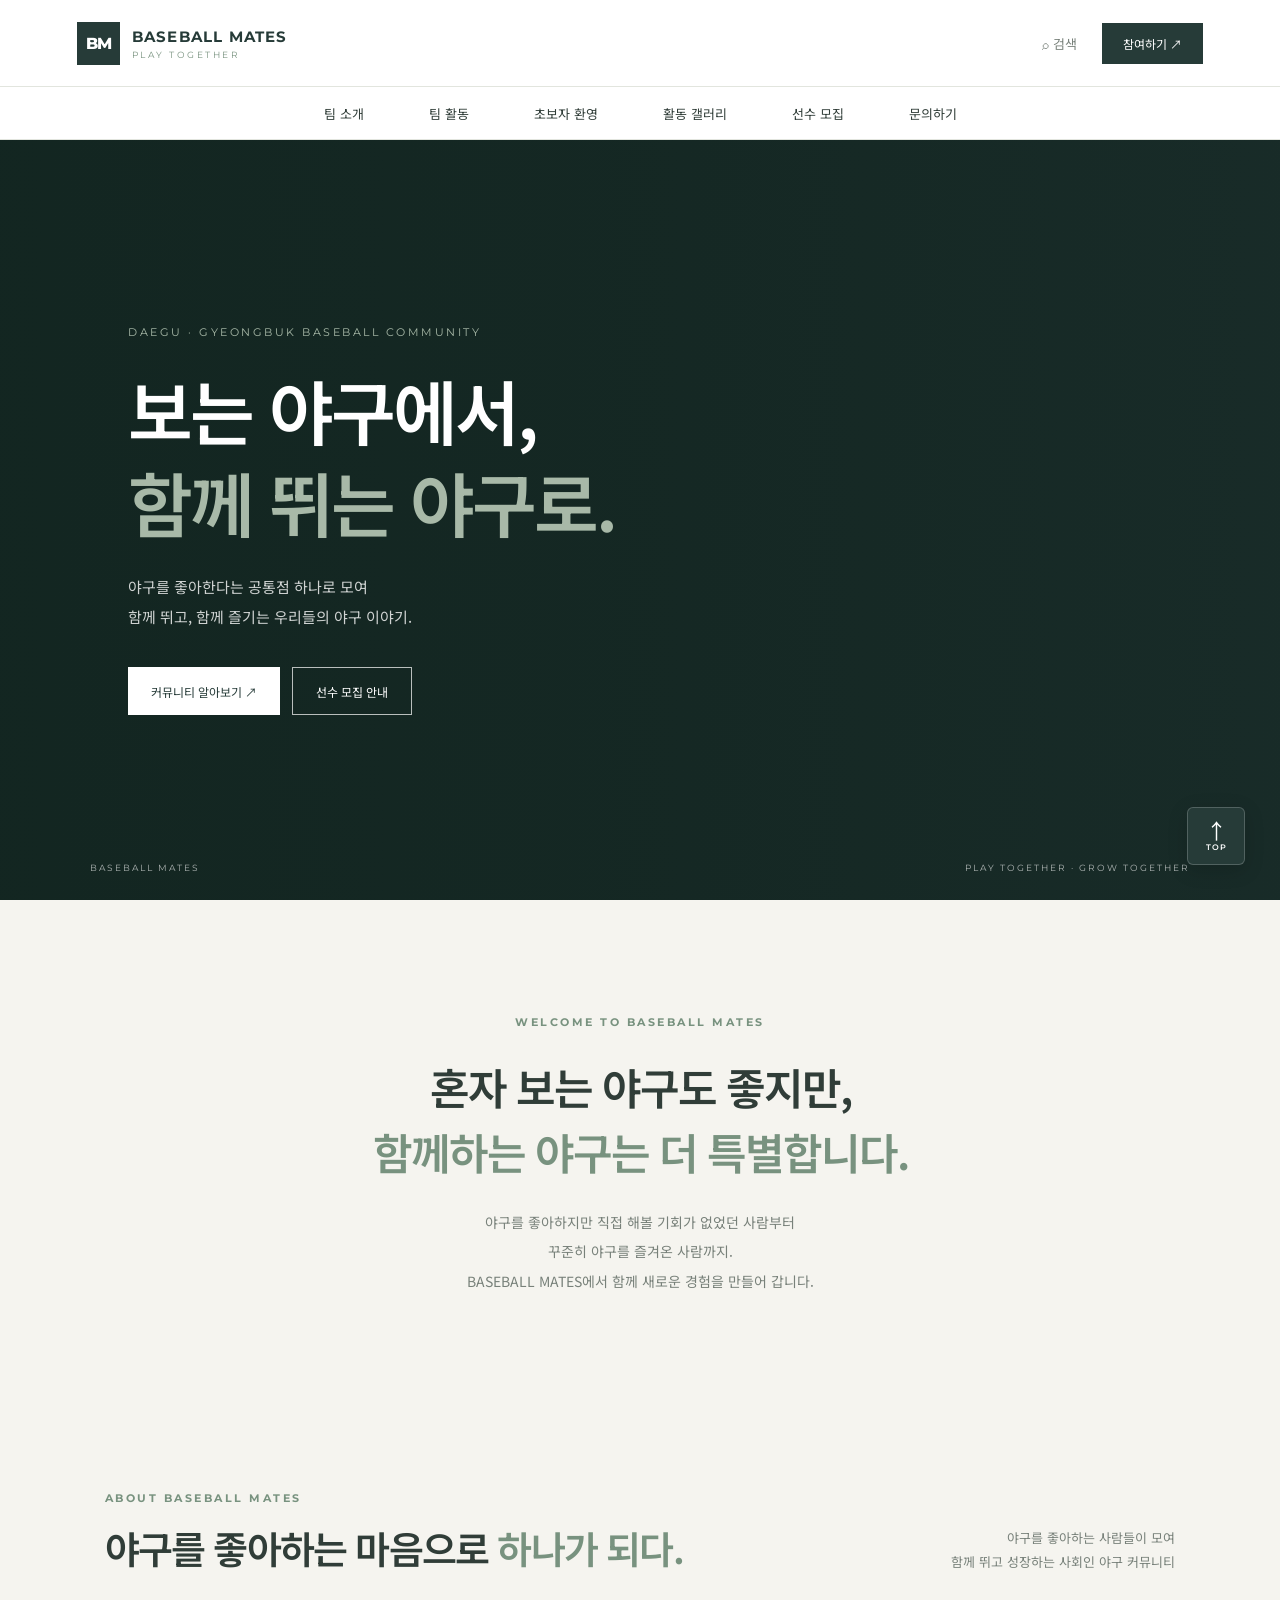
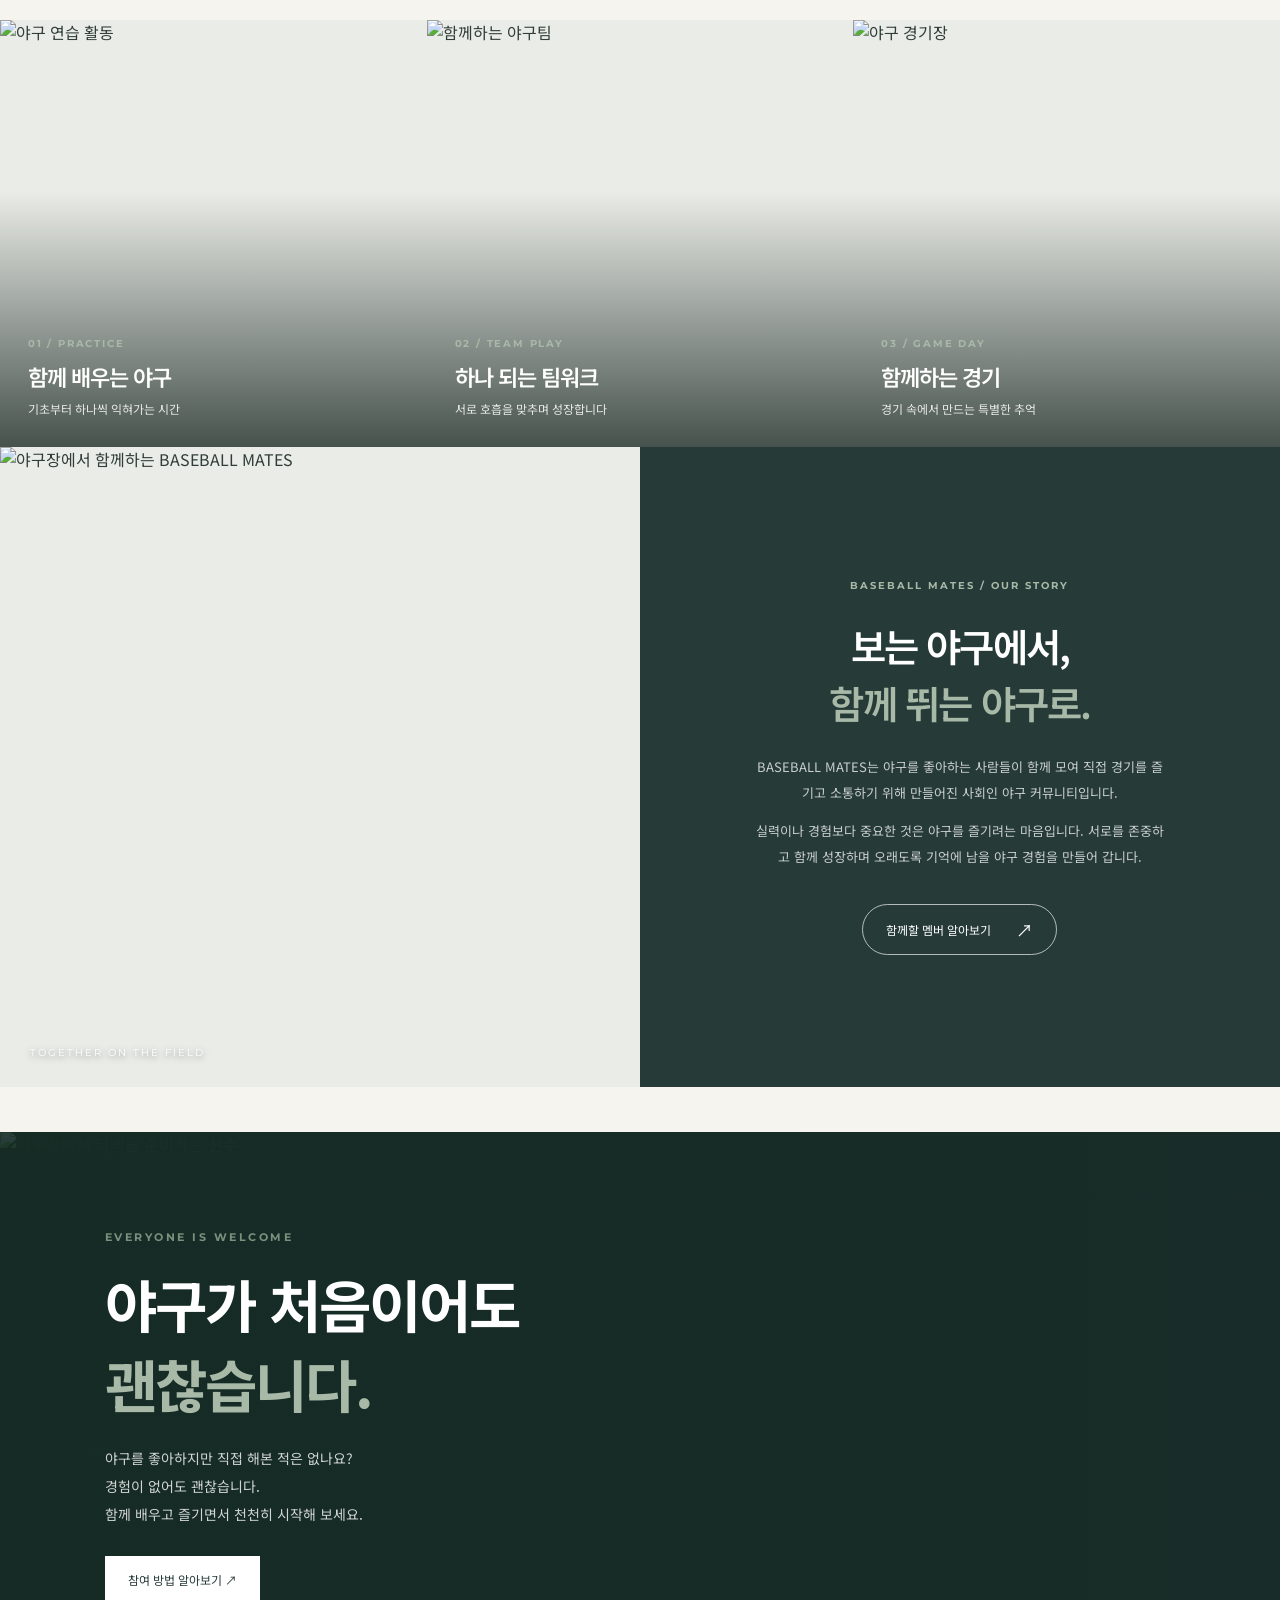
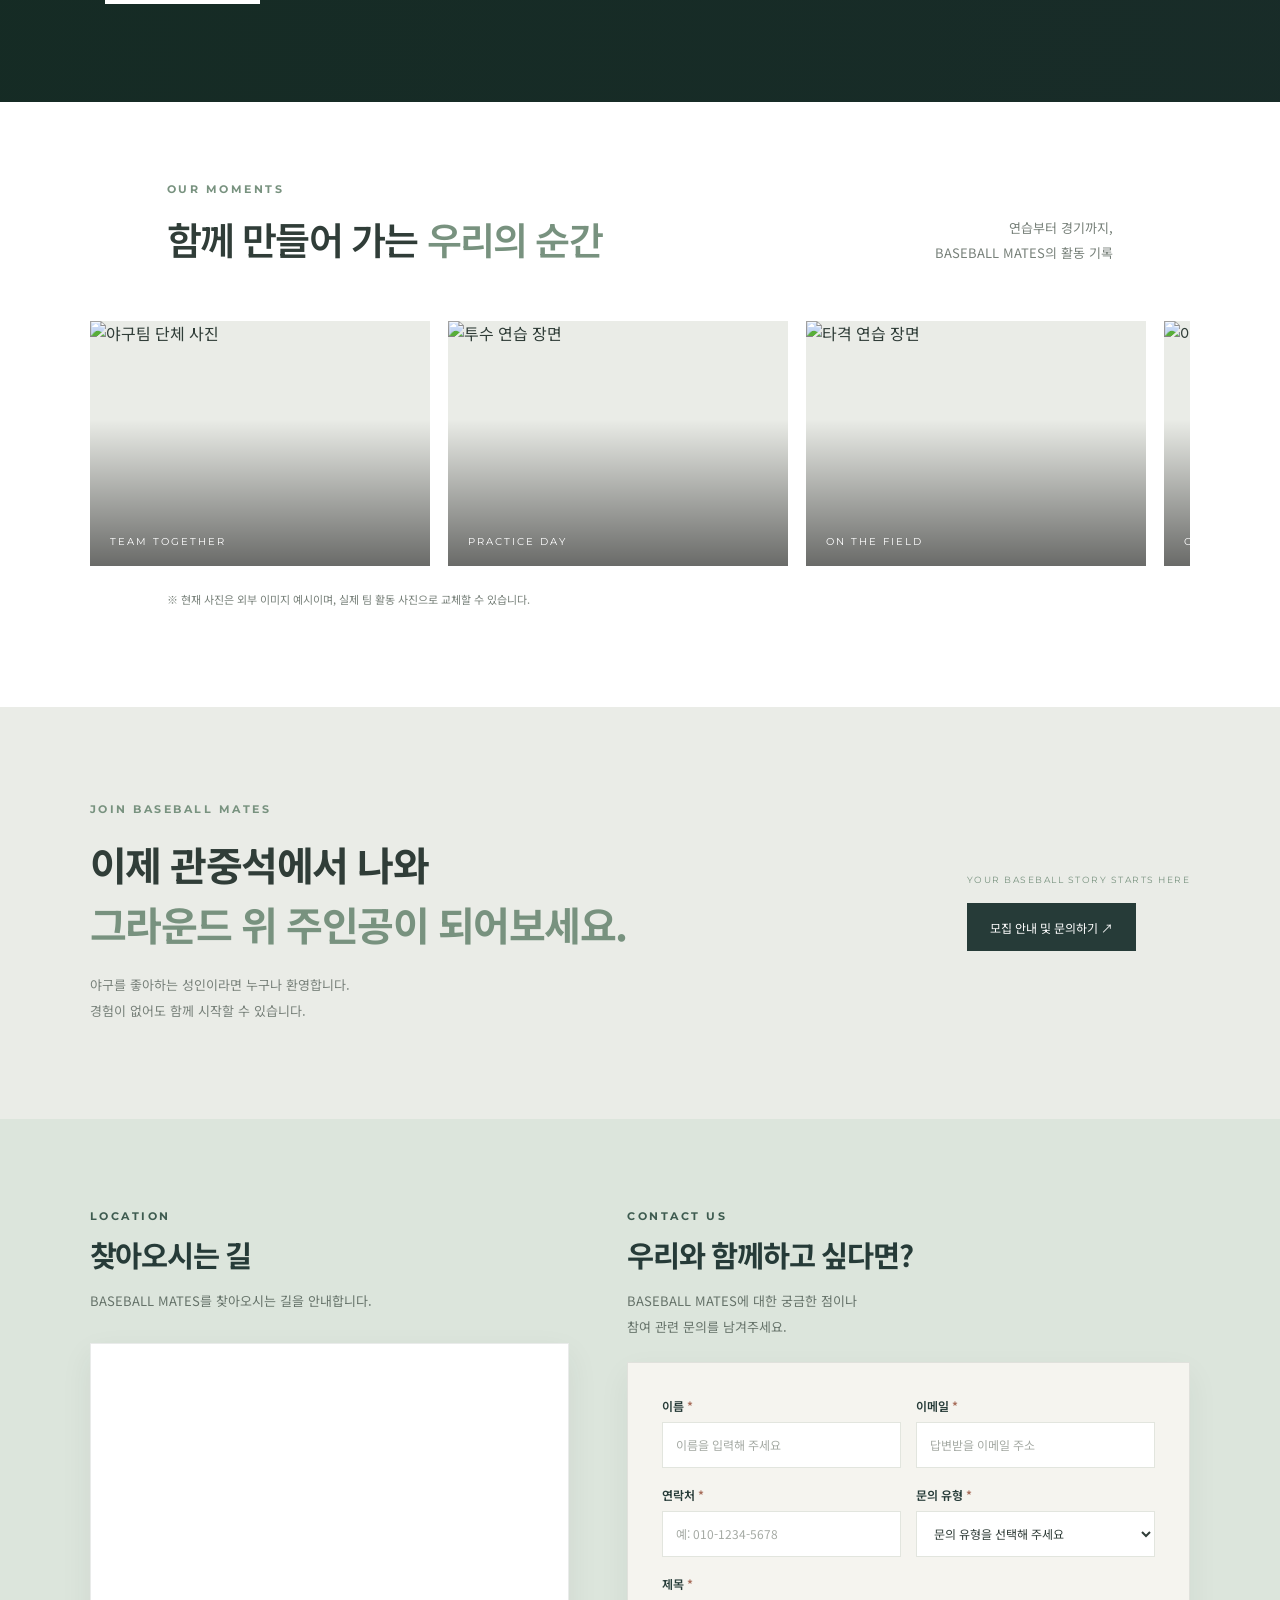
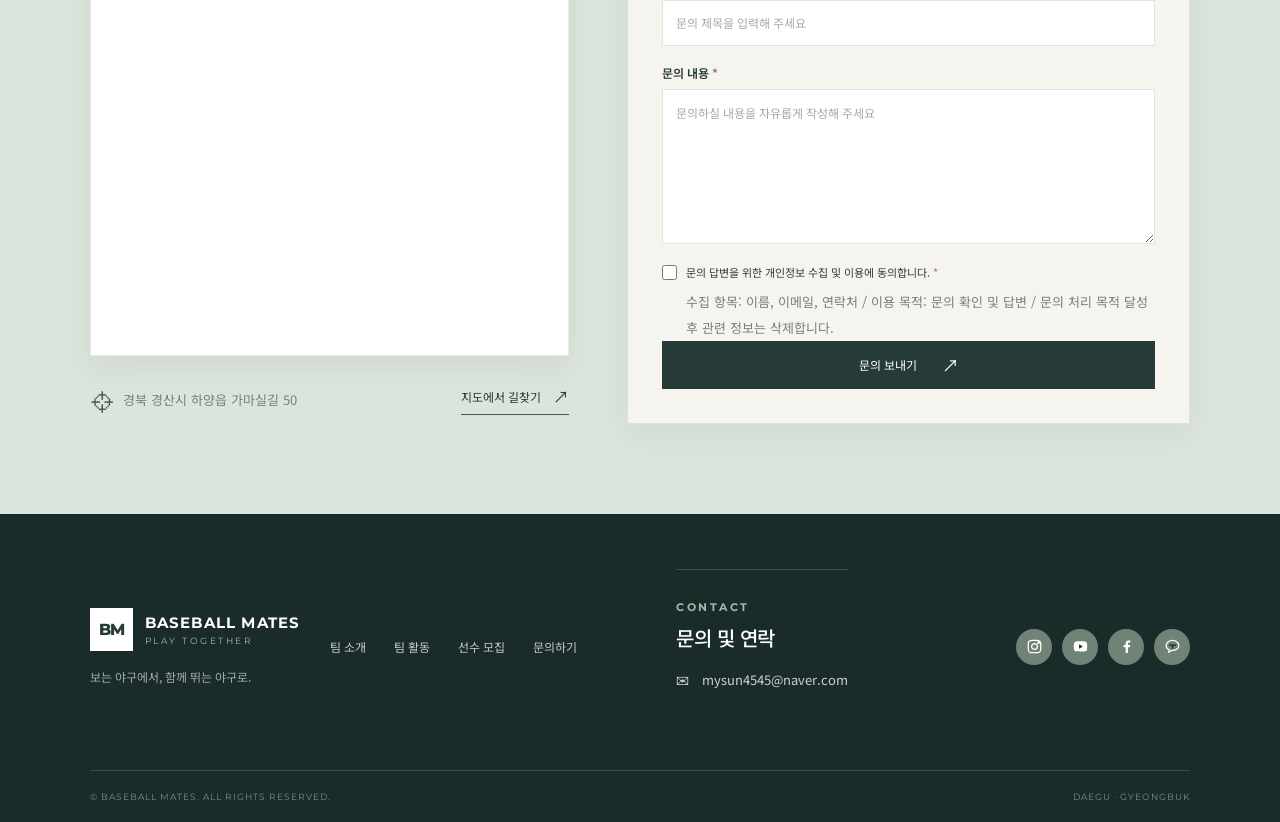
==== commit d9110d3a: "2026.11.11" ====
--- a/index.html
+++ b/index.html
@@ -1,450 +1,27 @@
-<!DOCTYPE html>
+<!doctype html>
 <html lang="ko">
-<head>
-  <meta charset="UTF-8">
-  <meta name="viewport" content="width=device-width, initial-scale=1.0">
-  <title>BASEBALL MATES | 보는 야구에서, 함께 뛰는 야구로</title>
-
-  <link rel="stylesheet" href="style.css">
-
-  <link rel="preconnect" href="https://fonts.googleapis.com">
-  <link rel="preconnect" href="https://fonts.gstatic.com" crossorigin>
-  <link href="https://fonts.googleapis.com/css2?family=Noto+Sans+KR:wght@400;500;600;700;800&family=Montserrat:wght@400;500;600;700;800&display=swap" rel="stylesheet">
-</head>
-
-<body>
-
-  <input type="checkbox" id="menu-toggle">
-  <input type="checkbox" id="search-toggle">
-
-  <header class="header">
-    <div class="header-top">
-
-      <a href="#home" class="logo">
-        <span class="logo-mark">BM</span>
-        <span class="logo-text">
-          <strong>BASEBALL MATES</strong>
-          <small>PLAY TOGETHER</small>
-        </span>
-      </a>
-
-      <div class="header-actions">
-        <label for="search-toggle" class="search-button">⌕ 검색</label>
-        <a href="#recruit" class="header-join">참여하기 ↗</a>
-
-        <label for="menu-toggle" class="hamburger" aria-label="메뉴 열기">
-          <span></span>
-          <span></span>
-          <span></span>
-        </label>
-      </div>
-    </div>
-
-    <nav class="nav">
-      <div class="nav-inner">
-        <a href="#about">팀 소개</a>
-        <a href="#activities">팀 활동</a>
-        <a href="#beginner">초보자 환영</a>
-        <a href="#gallery">활동 갤러리</a>
-        <a href="#recruit">선수 모집</a>
-        <a href="#contact">문의하기</a>
-      </div>
-    </nav>
-
-    <div class="search-panel">
-      <div class="search-panel-inner">
-        <p class="eyebrow">FIND WHAT YOU NEED</p>
-        <h2>무엇을 찾고 있나요?</h2>
-
-        <form action="#about" method="get">
-          <input type="search" placeholder="팀 소개, 활동 안내, 모집 정보...">
-          <button type="submit">검색하기 ↗</button>
-        </form>
-
-        <label for="search-toggle" class="search-close">닫기 ✕</label>
-      </div>
-    </div>
-
-    <div class="mobile-nav">
-      <a href="#about">팀 소개 <span>01</span></a>
-      <a href="#activities">팀 활동 <span>02</span></a>
-      <a href="#beginner">초보자 환영 <span>03</span></a>
-      <a href="#gallery">활동 갤러리 <span>04</span></a>
-      <a href="#recruit">선수 모집 <span>05</span></a>
-      <a href="#contact">문의하기 <span>06</span></a>
-    </div>
-  </header>
-
-  <main>
-
-    <!-- 메인 비주얼 -->
-    <section class="hero" id="home">
-      <div class="hero-bg"></div>
-      <div class="hero-overlay"></div>
-
-      <div class="hero-content">
-        <p class="hero-kicker">DAEGU · GYEONGBUK BASEBALL COMMUNITY</p>
-
-        <h1>
-          보는 야구에서,<br>
-          <span>함께 뛰는 야구로.</span>
-        </h1>
-
-        <p class="hero-description">
-          야구를 좋아한다는 공통점 하나로 모여<br>
-          함께 뛰고, 함께 즐기는 우리들의 야구 이야기.
-        </p>
-
-        <div class="hero-buttons">
-          <a href="#about" class="button button-light">커뮤니티 알아보기 ↗</a>
-          <a href="#recruit" class="button button-outline">선수 모집 안내</a>
-        </div>
-      </div>
-
-      <div class="hero-bottom">
-        <span>BASEBALL MATES</span>
-        <span>PLAY TOGETHER · GROW TOGETHER</span>
-      </div>
-    </section>
-
-    <!-- 소개 문구 -->
-    <section class="intro-section">
-      <div class="intro-inner">
-        <p class="eyebrow">WELCOME TO BASEBALL MATES</p>
-
-        <h2>
-          혼자 보는 야구도 좋지만,<br>
-          <span>함께하는 야구는 더 특별합니다.</span>
-        </h2>
-
-        <p>
-          야구를 좋아하지만 직접 해볼 기회가 없었던 사람부터<br>
-          꾸준히 야구를 즐겨온 사람까지.<br>
-          BASEBALL MATES에서 함께 새로운 경험을 만들어 갑니다.
-        </p>
-      </div>
-    </section>
-
-  
-<!-- BASEBALL MATES / ABOUT & ACTIVITIES -->
-<section class="section mates-editorial-section" id="about">
-
-  <div class="section-heading">
-    <div>
-      <p class="eyebrow">ABOUT BASEBALL MATES</p>
-      <h2>야구를 좋아하는 마음으로 <span>하나가 되다.</span></h2>
-    </div>
-
-    <p class="section-heading-side">
-      야구를 좋아하는 사람들이 모여<br>
-      함께 뛰고 성장하는 사회인 야구 커뮤니티
-    </p>
-  </div>
-
-  <div class="mates-mosaic" id="activities">
-
-    <!-- 상단 이미지 1 -->
-    <article class="mosaic-card mosaic-top">
-      <img
-        src="https://images.unsplash.com/photo-1771870163686-734d43559a30?auto=format&fit=crop&w=1000&q=85"
-        alt="야구 연습 활동"
-        loading="lazy"
-      >
-      <div class="mosaic-caption">
-        <span>01 / PRACTICE</span>
-        <h3>함께 배우는 야구</h3>
-        <p>기초부터 하나씩 익혀가는 시간</p>
-      </div>
-    </article>
-
-    <!-- 상단 이미지 2 -->
-    <article class="mosaic-card mosaic-top">
-      <img
-        src="https://images.unsplash.com/photo-1631502539448-04272d19dadf?auto=format&fit=crop&w=1000&q=85"
-        alt="함께하는 야구팀"
-        loading="lazy"
-      >
-      <div class="mosaic-caption">
-        <span>02 / TEAM PLAY</span>
-        <h3>하나 되는 팀워크</h3>
-        <p>서로 호흡을 맞추며 성장합니다</p>
-      </div>
-    </article>
-
-    <!-- 상단 이미지 3 -->
-    <article class="mosaic-card mosaic-top">
-      <img
-        src="https://images.unsplash.com/photo-1449356669056-f1c1e6e56b0f?auto=format&fit=crop&w=1000&q=85"
-        alt="야구 경기장"
-        loading="lazy"
-      >
-      <div class="mosaic-caption">
-        <span>03 / GAME DAY</span>
-        <h3>함께하는 경기</h3>
-        <p>경기 속에서 만드는 특별한 추억</p>
-      </div>
-    </article>
-
-    <!-- 하단 왼쪽 이미지 -->
-    <div class="mosaic-feature-image">
-      <img
-        src="https://images.unsplash.com/photo-1721833542613-2b9534c745e2?auto=format&fit=crop&w=1400&q=85"
-        alt="야구장에서 함께하는 BASEBALL MATES"
-        loading="lazy"
-      >
-
-      <span class="mosaic-image-label">
-        TOGETHER ON THE FIELD
-      </span>
-    </div>
-
-    <!-- 하단 오른쪽 소개 영역 -->
-    <div class="mosaic-story">
-      <span class="number">BASEBALL MATES / OUR STORY</span>
-
-      <h3>
-        보는 야구에서,<br>
-        <span>함께 뛰는 야구로.</span>
-      </h3>
-
-      <p>
-        BASEBALL MATES는 야구를 좋아하는 사람들이
-        함께 모여 직접 경기를 즐기고 소통하기 위해
-        만들어진 사회인 야구 커뮤니티입니다.
-      </p>
-
-      <p>
-        실력이나 경험보다 중요한 것은 야구를 즐기려는 마음입니다.
-        서로를 존중하고 함께 성장하며 오래도록 기억에 남을
-        야구 경험을 만들어 갑니다.
-      </p>
-
-      <a href="#recruit" class="mosaic-button">
-        함께할 멤버 알아보기 <span>↗</span>
-      </a>
-    </div>
-
-  </div>
-</section>
-
-
-    <!-- 초보자 환영 -->
-    <section class="beginner-section" id="beginner">
-      <div class="beginner-image">
-        <img
-          src="https://images.unsplash.com/photo-1686256983145-54450005ae2a?auto=format&fit=crop&w=1600&q=85"
-          alt="야구장에서 타격을 준비하는 선수"
-          loading="lazy"
-        >
-      </div>
-
-      <div class="beginner-overlay"></div>
-
-      <div class="beginner-content">
-        <p class="eyebrow">EVERYONE IS WELCOME</p>
-
-        <h2>
-          야구가 처음이어도<br>
-          <span>괜찮습니다.</span>
-        </h2>
-
-        <p>
-          야구를 좋아하지만 직접 해본 적은 없나요?<br>
-          경험이 없어도 괜찮습니다.<br>
-          함께 배우고 즐기면서 천천히 시작해 보세요.
-        </p>
-
-        <a href="#recruit" class="button button-light">참여 방법 알아보기 ↗</a>
-      </div>
-    </section>
-
-    <!-- 활동 갤러리 -->
-    <section class="section gallery-section" id="gallery">
-      <div class="section-heading">
-        <div>
-          <p class="eyebrow">OUR MOMENTS</p>
-          <h2>함께 만들어 가는 <span>우리의 순간</span></h2>
-        </div>
-
-        <p class="section-heading-side">
-          연습부터 경기까지,<br>
-          BASEBALL MATES의 활동 기록
-        </p>
-      </div>
-
-      <div class="photo-marquee">
-        <div class="marquee-track">
-
-          <div class="marquee-group">
-            <div class="marquee-card">
-              <img
-                src="https://images.unsplash.com/photo-1721833542613-2b9534c745e2?auto=format&fit=crop&w=900&q=80"
-                alt="야구팀 단체 사진"
-                loading="lazy"
-              >
-              <span>TEAM TOGETHER</span>
-            </div>
-
-            <div class="marquee-card">
-              <img
-                src="https://images.unsplash.com/photo-1771870163686-734d43559a30?auto=format&fit=crop&w=900&q=80"
-                alt="투수 연습 장면"
-                loading="lazy"
-              >
-              <span>PRACTICE DAY</span>
-            </div>
-
-            <div class="marquee-card">
-              <img
-                src="https://images.unsplash.com/photo-1686256983145-54450005ae2a?auto=format&fit=crop&w=900&q=80"
-                alt="타격 연습 장면"
-                loading="lazy"
-              >
-              <span>ON THE FIELD</span>
-            </div>
-
-            <div class="marquee-card">
-              <img
-                src="https://images.unsplash.com/photo-1449356669056-f1c1e6e56b0f?auto=format&fit=crop&w=900&q=80"
-                alt="야구 경기장"
-                loading="lazy"
-              >
-              <span>GAME DAY</span>
-            </div>
-
-            <div class="marquee-card">
-              <img
-                src="https://images.unsplash.com/photo-1631502539448-04272d19dadf?auto=format&fit=crop&w=900&q=80"
-                alt="야구팀 활동 모습"
-                loading="lazy"
-              >
-              <span>TEAM SPIRIT</span>
-            </div>
-
-            <div class="marquee-card">
-              <img
-                src="https://images.unsplash.com/photo-1560362740-83ba9be1921c?auto=format&fit=crop&w=900&q=80"
-                alt="야구 경기 모습"
-                loading="lazy"
-              >
-              <span>PLAY TOGETHER</span>
-            </div>
-          </div>
-
-          <!-- 무한 반복용 복제 영역 -->
-          <div class="marquee-group" aria-hidden="true">
-            <div class="marquee-card">
-              <img
-                src="https://images.unsplash.com/photo-1721833542613-2b9534c745e2?auto=format&fit=crop&w=900&q=80"
-                alt=""
-              >
-              <span>TEAM TOGETHER</span>
-            </div>
-
-            <div class="marquee-card">
-              <img
-                src="https://images.unsplash.com/photo-1771870163686-734d43559a30?auto=format&fit=crop&w=900&q=80"
-                alt=""
-              >
-              <span>PRACTICE DAY</span>
-            </div>
-
-            <div class="marquee-card">
-              <img
-                src="https://images.unsplash.com/photo-1686256983145-54450005ae2a?auto=format&fit=crop&w=900&q=80"
-                alt=""
-              >
-              <span>ON THE FIELD</span>
-            </div>
-
-            <div class="marquee-card">
-              <img
-                src="https://images.unsplash.com/photo-1449356669056-f1c1e6e56b0f?auto=format&fit=crop&w=900&q=80"
-                alt=""
-              >
-              <span>GAME DAY</span>
-            </div>
-
-            <div class="marquee-card">
-              <img
-                src="https://images.unsplash.com/photo-1631502539448-04272d19dadf?auto=format&fit=crop&w=900&q=80"
-                alt=""
-              >
-              <span>TEAM SPIRIT</span>
-            </div>
-
-            <div class="marquee-card">
-              <img
-                src="https://images.unsplash.com/photo-1560362740-83ba9be1921c?auto=format&fit=crop&w=900&q=80"
-                alt=""
-              >
-              <span>PLAY TOGETHER</span>
-            </div>
-          </div>
-
-        </div>
-      </div>
-
-      <p class="gallery-note">
-        ※ 현재 사진은 외부 이미지 예시이며, 실제 팀 활동 사진으로 교체할 수 있습니다.
-      </p>
-    </section>
-
-    <!-- 모집 -->
-    <section class="recruit-section" id="recruit">
-      <div class="recruit-inner">
-
-        <div class="recruit-copy">
-          <p class="eyebrow">JOIN BASEBALL MATES</p>
-
-          <h2>
-            이제 관중석에서 나와<br>
-            <span>그라운드 위 주인공이 되어보세요.</span>
-          </h2>
-
-          <p>
-            야구를 좋아하는 성인이라면 누구나 환영합니다.<br>
-            경험이 없어도 함께 시작할 수 있습니다.
-          </p>
-        </div>
-
-        <div class="recruit-action">
-          <span>YOUR BASEBALL STORY STARTS HERE</span>
-          <a href="#contact" class="button button-dark">모집 안내 및 문의하기 ↗</a>
-        </div>
-
-      </div>
-    </section>
-
-    <!-- 문의 -->
-    <section class="contact-section" id="contact">
-      <div class="contact-inner">
-
-        <div>
-          <p class="eyebrow">CONTACT US</p>
-          <h2>우리와 함께하고 싶다면?</h2>
-
-          <p>
-            BASEBALL MATES에 대한 궁금한 점이나<br>
-            참여 관련 문의를 남겨주세요.
-          </p>
-        </div>
-
-        <a href="mailto:your-email@example.com" class="contact-link">
-          문의하기 <span>↗</span>
-        </a>
-
-      </div>
-    </section>
-
-  </main>
-
-  <!-- 푸터 -->
-  <footer class="footer">
-    <div class="footer-inner">
-
-      <div class="footer-brand">
-        <a href="#home" class="logo footer-logo">
+  <head>
+    <meta charset="UTF-8" />
+    <meta name="viewport" content="width=device-width, initial-scale=1.0" />
+    <title>BASEBALL MATES | 보는 야구에서, 함께 뛰는 야구로</title>
+
+    <link rel="stylesheet" href="style.css" />
+
+    <link rel="preconnect" href="https://fonts.googleapis.com" />
+    <link rel="preconnect" href="https://fonts.gstatic.com" crossorigin />
+    <link
+      href="https://fonts.googleapis.com/css2?family=Noto+Sans+KR:wght@400;500;600;700;800&family=Montserrat:wght@400;500;600;700;800&display=swap"
+      rel="stylesheet"
+    />
+  </head>
+
+  <body>
+    <input type="checkbox" id="menu-toggle" />
+    <input type="checkbox" id="search-toggle" />
+
+    <header class="header">
+      <div class="header-top">
+        <a href="#home" class="logo">
           <span class="logo-mark">BM</span>
           <span class="logo-text">
             <strong>BASEBALL MATES</strong>
@@ -452,32 +29,625 @@
           </span>
         </a>
 
-        <p>보는 야구에서, 함께 뛰는 야구로.</p>
+        <div class="header-actions">
+          <label for="search-toggle" class="search-button">⌕ 검색</label>
+          <a href="#recruit" class="header-join">참여하기 ↗</a>
+
+          <label for="menu-toggle" class="hamburger" aria-label="메뉴 열기">
+            <span></span>
+            <span></span>
+            <span></span>
+          </label>
+        </div>
       </div>
 
-      <div class="footer-links">
-        <a href="#about">팀 소개</a>
-        <a href="#activities">팀 활동</a>
-        <a href="#recruit">선수 모집</a>
-        <a href="#contact">문의하기</a>
+      <nav class="nav">
+        <div class="nav-inner">
+          <a href="#about">팀 소개</a>
+          <a href="#activities">팀 활동</a>
+          <a href="#beginner">초보자 환영</a>
+          <a href="#gallery">활동 갤러리</a>
+          <a href="#recruit">선수 모집</a>
+          <a href="#contact">문의하기</a>
+        </div>
+      </nav>
+
+      <div class="search-panel">
+        <div class="search-panel-inner">
+          <p class="eyebrow">FIND WHAT YOU NEED</p>
+          <h2>무엇을 찾고 있나요?</h2>
+
+          <form action="#about" method="get">
+            <input
+              type="search"
+              placeholder="팀 소개, 활동 안내, 모집 정보..."
+            />
+            <button type="submit">검색하기 ↗</button>
+          </form>
+
+          <label for="search-toggle" class="search-close">닫기 ✕</label>
+        </div>
       </div>
 
-    </div>
-
-    <div class="footer-bottom">
-      <span>© BASEBALL MATES. ALL RIGHTS RESERVED.</span>
-      <span>DAEGU · GYEONGBUK</span>
-    </div>
-  </footer>
-</footer>
-
-<!-- 최상단 이동 버튼 -->
-<a href="#" class="top-button" aria-label="페이지 최상단으로 이동">
-  <span>↑</span>
-  <small>TOP</small>
-</a>
-
-</body>
+      <div class="mobile-nav">
+        <a href="#about">팀 소개 <span>01</span></a>
+        <a href="#activities">팀 활동 <span>02</span></a>
+        <a href="#beginner">초보자 환영 <span>03</span></a>
+        <a href="#gallery">활동 갤러리 <span>04</span></a>
+        <a href="#recruit">선수 모집 <span>05</span></a>
+        <a href="#contact">문의하기 <span>06</span></a>
+      </div>
+    </header>
+
+    <main>
+      <!-- 메인 비주얼 -->
+      <section class="hero" id="home">
+        <div class="hero-bg"></div>
+        <div class="hero-overlay"></div>
+
+        <div class="hero-content">
+          <p class="hero-kicker">DAEGU · GYEONGBUK BASEBALL COMMUNITY</p>
+
+          <h1>
+            보는 야구에서,<br />
+            <span>함께 뛰는 야구로.</span>
+          </h1>
+
+          <p class="hero-description">
+            야구를 좋아한다는 공통점 하나로 모여<br />
+            함께 뛰고, 함께 즐기는 우리들의 야구 이야기.
+          </p>
+
+          <div class="hero-buttons">
+            <a href="#about" class="button button-light">커뮤니티 알아보기 ↗</a>
+            <a href="#recruit" class="button button-outline">선수 모집 안내</a>
+          </div>
+        </div>
+
+        <div class="hero-bottom">
+          <span>BASEBALL MATES</span>
+          <span>PLAY TOGETHER · GROW TOGETHER</span>
+        </div>
+      </section>
+
+      <!-- 소개 문구 -->
+      <section class="intro-section">
+        <div class="intro-inner">
+          <p class="eyebrow">WELCOME TO BASEBALL MATES</p>
+
+          <h2>
+            혼자 보는 야구도 좋지만,<br />
+            <span>함께하는 야구는 더 특별합니다.</span>
+          </h2>
+
+          <p>
+            야구를 좋아하지만 직접 해볼 기회가 없었던 사람부터<br />
+            꾸준히 야구를 즐겨온 사람까지.<br />
+            BASEBALL MATES에서 함께 새로운 경험을 만들어 갑니다.
+          </p>
+        </div>
+      </section>
+
+      <!-- BASEBALL MATES / ABOUT & ACTIVITIES -->
+      <section class="section mates-editorial-section" id="about">
+        <div class="section-heading">
+          <div>
+            <p class="eyebrow">ABOUT BASEBALL MATES</p>
+            <h2>야구를 좋아하는 마음으로 <span>하나가 되다.</span></h2>
+          </div>
+
+          <p class="section-heading-side">
+            야구를 좋아하는 사람들이 모여<br />
+            함께 뛰고 성장하는 사회인 야구 커뮤니티
+          </p>
+        </div>
+
+        <div class="mates-mosaic" id="activities">
+          <!-- 상단 이미지 1 -->
+          <article class="mosaic-card mosaic-top">
+            <img
+              src="https://images.unsplash.com/photo-1771870163686-734d43559a30?auto=format&fit=crop&w=1000&q=85"
+              alt="야구 연습 활동"
+              loading="lazy"
+            />
+            <div class="mosaic-caption">
+              <span>01 / PRACTICE</span>
+              <h3>함께 배우는 야구</h3>
+              <p>기초부터 하나씩 익혀가는 시간</p>
+            </div>
+          </article>
+
+          <!-- 상단 이미지 2 -->
+          <article class="mosaic-card mosaic-top">
+            <img
+              src="https://images.unsplash.com/photo-1631502539448-04272d19dadf?auto=format&fit=crop&w=1000&q=85"
+              alt="함께하는 야구팀"
+              loading="lazy"
+            />
+            <div class="mosaic-caption">
+              <span>02 / TEAM PLAY</span>
+              <h3>하나 되는 팀워크</h3>
+              <p>서로 호흡을 맞추며 성장합니다</p>
+            </div>
+          </article>
+
+          <!-- 상단 이미지 3 -->
+          <article class="mosaic-card mosaic-top">
+            <img
+              src="https://images.unsplash.com/photo-1449356669056-f1c1e6e56b0f?auto=format&fit=crop&w=1000&q=85"
+              alt="야구 경기장"
+              loading="lazy"
+            />
+            <div class="mosaic-caption">
+              <span>03 / GAME DAY</span>
+              <h3>함께하는 경기</h3>
+              <p>경기 속에서 만드는 특별한 추억</p>
+            </div>
+          </article>
+
+          <!-- 하단 왼쪽 이미지 -->
+          <div class="mosaic-feature-image">
+            <img
+              src="https://images.unsplash.com/photo-1721833542613-2b9534c745e2?auto=format&fit=crop&w=1400&q=85"
+              alt="야구장에서 함께하는 BASEBALL MATES"
+              loading="lazy"
+            />
+
+            <span class="mosaic-image-label"> TOGETHER ON THE FIELD </span>
+          </div>
+
+          <!-- 하단 오른쪽 소개 영역 -->
+          <div class="mosaic-story">
+            <span class="number">BASEBALL MATES / OUR STORY</span>
+
+            <h3>
+              보는 야구에서,<br />
+              <span>함께 뛰는 야구로.</span>
+            </h3>
+
+            <p>
+              BASEBALL MATES는 야구를 좋아하는 사람들이 함께 모여 직접 경기를
+              즐기고 소통하기 위해 만들어진 사회인 야구 커뮤니티입니다.
+            </p>
+
+            <p>
+              실력이나 경험보다 중요한 것은 야구를 즐기려는 마음입니다. 서로를
+              존중하고 함께 성장하며 오래도록 기억에 남을 야구 경험을 만들어
+              갑니다.
+            </p>
+
+            <a href="#recruit" class="mosaic-button">
+              함께할 멤버 알아보기 <span>↗</span>
+            </a>
+          </div>
+        </div>
+      </section>
+
+      <!-- 초보자 환영 -->
+      <section class="beginner-section" id="beginner">
+        <div class="beginner-image">
+          <img
+            src="https://images.unsplash.com/photo-1686256983145-54450005ae2a?auto=format&fit=crop&w=1600&q=85"
+            alt="야구장에서 타격을 준비하는 선수"
+            loading="lazy"
+          />
+        </div>
+
+        <div class="beginner-overlay"></div>
+
+        <div class="beginner-content">
+          <p class="eyebrow">EVERYONE IS WELCOME</p>
+
+          <h2>
+            야구가 처음이어도<br />
+            <span>괜찮습니다.</span>
+          </h2>
+
+          <p>
+            야구를 좋아하지만 직접 해본 적은 없나요?<br />
+            경험이 없어도 괜찮습니다.<br />
+            함께 배우고 즐기면서 천천히 시작해 보세요.
+          </p>
+
+          <a href="#recruit" class="button button-light"
+            >참여 방법 알아보기 ↗</a
+          >
+        </div>
+      </section>
+
+      <!-- 활동 갤러리 -->
+      <section class="section gallery-section" id="gallery">
+        <div class="section-heading">
+          <div>
+            <p class="eyebrow">OUR MOMENTS</p>
+            <h2>함께 만들어 가는 <span>우리의 순간</span></h2>
+          </div>
+
+          <p class="section-heading-side">
+            연습부터 경기까지,<br />
+            BASEBALL MATES의 활동 기록
+          </p>
+        </div>
+
+        <div class="photo-marquee">
+          <div class="marquee-track">
+            <div class="marquee-group">
+              <div class="marquee-card">
+                <img
+                  src="https://images.unsplash.com/photo-1721833542613-2b9534c745e2?auto=format&fit=crop&w=900&q=80"
+                  alt="야구팀 단체 사진"
+                  loading="lazy"
+                />
+                <span>TEAM TOGETHER</span>
+              </div>
+
+              <div class="marquee-card">
+                <img
+                  src="https://images.unsplash.com/photo-1771870163686-734d43559a30?auto=format&fit=crop&w=900&q=80"
+                  alt="투수 연습 장면"
+                  loading="lazy"
+                />
+                <span>PRACTICE DAY</span>
+              </div>
+
+              <div class="marquee-card">
+                <img
+                  src="https://images.unsplash.com/photo-1686256983145-54450005ae2a?auto=format&fit=crop&w=900&q=80"
+                  alt="타격 연습 장면"
+                  loading="lazy"
+                />
+                <span>ON THE FIELD</span>
+              </div>
+
+              <div class="marquee-card">
+                <img
+                  src="https://images.unsplash.com/photo-1449356669056-f1c1e6e56b0f?auto=format&fit=crop&w=900&q=80"
+                  alt="야구 경기장"
+                  loading="lazy"
+                />
+                <span>GAME DAY</span>
+              </div>
+
+              <div class="marquee-card">
+                <img
+                  src="https://images.unsplash.com/photo-1631502539448-04272d19dadf?auto=format&fit=crop&w=900&q=80"
+                  alt="야구팀 활동 모습"
+                  loading="lazy"
+                />
+                <span>TEAM SPIRIT</span>
+              </div>
+
+              <div class="marquee-card">
+                <img
+                  src="https://images.unsplash.com/photo-1560362740-83ba9be1921c?auto=format&fit=crop&w=900&q=80"
+                  alt="야구 경기 모습"
+                  loading="lazy"
+                />
+                <span>PLAY TOGETHER</span>
+              </div>
+            </div>
+
+            <!-- 무한 반복용 복제 영역 -->
+            <div class="marquee-group" aria-hidden="true">
+              <div class="marquee-card">
+                <img
+                  src="https://images.unsplash.com/photo-1721833542613-2b9534c745e2?auto=format&fit=crop&w=900&q=80"
+                  alt=""
+                />
+                <span>TEAM TOGETHER</span>
+              </div>
+
+              <div class="marquee-card">
+                <img
+                  src="https://images.unsplash.com/photo-1771870163686-734d43559a30?auto=format&fit=crop&w=900&q=80"
+                  alt=""
+                />
+                <span>PRACTICE DAY</span>
+              </div>
+
+              <div class="marquee-card">
+                <img
+                  src="https://images.unsplash.com/photo-1686256983145-54450005ae2a?auto=format&fit=crop&w=900&q=80"
+                  alt=""
+                />
+                <span>ON THE FIELD</span>
+              </div>
+
+              <div class="marquee-card">
+                <img
+                  src="https://images.unsplash.com/photo-1449356669056-f1c1e6e56b0f?auto=format&fit=crop&w=900&q=80"
+                  alt=""
+                />
+                <span>GAME DAY</span>
+              </div>
+
+              <div class="marquee-card">
+                <img
+                  src="https://images.unsplash.com/photo-1631502539448-04272d19dadf?auto=format&fit=crop&w=900&q=80"
+                  alt=""
+                />
+                <span>TEAM SPIRIT</span>
+              </div>
+
+              <div class="marquee-card">
+                <img
+                  src="https://images.unsplash.com/photo-1560362740-83ba9be1921c?auto=format&fit=crop&w=900&q=80"
+                  alt=""
+                />
+                <span>PLAY TOGETHER</span>
+              </div>
+            </div>
+          </div>
+        </div>
+
+        <p class="gallery-note">
+          ※ 현재 사진은 외부 이미지 예시이며, 실제 팀 활동 사진으로 교체할 수
+          있습니다.
+        </p>
+      </section>
+
+      <!-- 모집 -->
+      <section class="recruit-section" id="recruit">
+        <div class="recruit-inner">
+          <div class="recruit-copy">
+            <p class="eyebrow">JOIN BASEBALL MATES</p>
+
+            <h2>
+              이제 관중석에서 나와<br />
+              <span>그라운드 위 주인공이 되어보세요.</span>
+            </h2>
+
+            <p>
+              야구를 좋아하는 성인이라면 누구나 환영합니다.<br />
+              경험이 없어도 함께 시작할 수 있습니다.
+            </p>
+          </div>
+
+          <div class="recruit-action">
+            <span>YOUR BASEBALL STORY STARTS HERE</span>
+            <a href="#contact" class="button button-dark"
+              >모집 안내 및 문의하기 ↗</a
+            >
+          </div>
+        </div>
+      </section>
+
+      <!-- 문의하기 / 찾아오시는 길 -->
+      <section class="contact-section" id="contact">
+        <div class="contact-inner">
+          <!-- 왼쪽: 찾아오시는 길 -->
+          <div class="contact-location">
+            <div class="contact-location-heading">
+              <p class="eyebrow">LOCATION</p>
+              <h2>찾아오시는 길</h2>
+              <p>BASEBALL MATES를 찾아오시는 길을 안내합니다.</p>
+            </div>
+
+            <div class="contact-map">
+              <iframe
+                src="https://maps.google.com/maps?q=%EA%B2%BD%EB%B6%81%20%EA%B2%BD%EC%82%B0%EC%8B%9C%20%ED%95%98%EC%96%91%EC%9D%8D%20%EA%B0%80%EB%A7%88%EC%8B%A4%EA%B8%B8%2050&output=embed"
+                title="BASEBALL MATES 찾아오시는 길"
+                loading="lazy"
+                referrerpolicy="no-referrer-when-downgrade"
+                allowfullscreen
+              ></iframe>
+            </div>
+
+            <div class="contact-location-info">
+              <div class="contact-address">
+                <span class="contact-location-icon">⌖</span>
+                <p>경북 경산시 하양읍 가마실길 50</p>
+              </div>
+              <a
+                href="https://www.google.com/maps/search/?api=1&query=%EA%B2%BD%EB%B6%81%20%EA%B2%BD%EC%82%B0%EC%8B%9C%20%ED%95%98%EC%96%91%EC%9D%8D%20%EA%B0%80%EB%A7%88%EC%8B%A4%EA%B8%B8%2050"
+                target="_blank"
+                rel="noopener noreferrer"
+                class="contact-map-link"
+              >
+                지도에서 길찾기 <span>↗</span>
+              </a>
+            </div>
+          </div>
+
+          <!-- 오른쪽: 문의하기 -->
+          <div class="contact-form-area">
+            <div class="contact-heading">
+              <p class="eyebrow">CONTACT US</p>
+              <h2>우리와 함께하고 싶다면?</h2>
+              <p>
+                BASEBALL MATES에 대한 궁금한 점이나<br />
+                참여 관련 문의를 남겨주세요.
+              </p>
+            </div>
+
+            <form
+              class="contact-form"
+              action="https://formsubmit.co/mysun4545@naver.com"
+              method="POST"
+            >
+              <input
+                type="hidden"
+                name="_subject"
+                value="[BASEBALL MATES] 새로운 문의가 접수되었습니다."
+              />
+              <input type="hidden" name="_template" value="table" />
+
+              <div class="contact-form-grid">
+                <label class="contact-field">
+                  <span>이름 <i>*</i></span>
+                  <input
+                    type="text"
+                    name="name"
+                    placeholder="이름을 입력해 주세요"
+                    autocomplete="name"
+                    required
+                  />
+                </label>
+
+                <label class="contact-field">
+                  <span>이메일 <i>*</i></span>
+                  <input
+                    type="email"
+                    name="email"
+                    placeholder="답변받을 이메일 주소"
+                    autocomplete="email"
+                    required
+                  />
+                </label>
+
+                <label class="contact-field">
+                  <span>연락처 <i>*</i></span>
+                  <input
+                    type="tel"
+                    name="phone"
+                    placeholder="예: 010-1234-5678"
+                    autocomplete="tel"
+                    inputmode="tel"
+                    maxlength="20"
+                    required
+                  />
+                </label>
+
+                <label class="contact-field">
+                  <span>문의 유형 <i>*</i></span>
+                  <select name="inquiry_type" required>
+                    <option value="" selected disabled>
+                      문의 유형을 선택해 주세요
+                    </option>
+                    <option value="참여 문의">참여 문의</option>
+                    <option value="팀 활동 문의">팀 활동 문의</option>
+                    <option value="모집 관련 문의">모집 관련 문의</option>
+                    <option value="기타 문의">기타 문의</option>
+                  </select>
+                </label>
+
+                <label class="contact-field contact-field-full">
+                  <span>제목 <i>*</i></span>
+                  <input
+                    type="text"
+                    name="subject"
+                    placeholder="문의 제목을 입력해 주세요"
+                    required
+                  />
+                </label>
+
+                <label class="contact-field contact-field-full">
+                  <span>문의 내용 <i>*</i></span>
+                  <textarea
+                    name="message"
+                    rows="6"
+                    placeholder="문의하실 내용을 자유롭게 작성해 주세요"
+                    required
+                  ></textarea>
+                </label>
+              </div>
+
+              <label class="contact-consent">
+                <input
+                  type="checkbox"
+                  name="privacy_consent"
+                  value="동의"
+                  required
+                />
+                <span
+                  >문의 답변을 위한 개인정보 수집 및 이용에 동의합니다.
+                  <i>*</i></span
+                >
+              </label>
+              <p class="contact-privacy-note">
+                수집 항목: 이름, 이메일, 연락처 / 이용 목적: 문의 확인 및 답변 /
+                문의 처리 목적 달성 후 관련 정보는 삭제합니다.
+              </p>
+
+              <button type="submit" class="contact-submit">
+                문의 보내기 <span>↗</span>
+              </button>
+            </form>
+          </div>
+        </div>
+      </section>
+    </main>
+
+    <!-- 푸터 -->
+    <footer class="footer">
+      <div class="footer-inner">
+        <div class="footer-brand">
+          <a href="#home" class="logo footer-logo">
+            <span class="logo-mark">BM</span>
+            <span class="logo-text">
+              <strong>BASEBALL MATES</strong>
+              <small>PLAY TOGETHER</small>
+            </span>
+          </a>
+
+          <p>보는 야구에서, 함께 뛰는 야구로.</p>
+        </div>
+
+        <div class="footer-links">
+          <a href="#about">팀 소개</a>
+          <a href="#activities">팀 활동</a>
+          <a href="#recruit">선수 모집</a>
+          <a href="#contact">문의하기</a>
+        </div>
+
+        <div class="footer-contact">
+          <p class="eyebrow">CONTACT</p>
+          <h3>문의 및 연락</h3>
+          <a href="mailto:mysun4545@naver.com">✉　mysun4545@naver.com</a>
+        </div>
+
+        <!-- SNS 아이콘 디자인: 공식 계정 연결 전까지 장식용으로 표시 -->
+        <div class="footer-socials" aria-label="BASEBALL MATES 소셜 미디어">
+          <span class="footer-social-icon" role="img" aria-label="인스타그램">
+            <svg viewBox="0 0 24 24" aria-hidden="true">
+              <rect x="3.2" y="3.2" width="17.6" height="17.6" rx="5" />
+              <circle cx="12" cy="12" r="4.1" />
+              <circle class="social-dot" cx="17.8" cy="6.5" r="1.15" />
+            </svg>
+          </span>
+          <span class="footer-social-icon" role="img" aria-label="유튜브">
+            <svg viewBox="0 0 24 24" aria-hidden="true">
+              <path
+                d="M21 7.2a2.8 2.8 0 0 0-2-2C17.2 4.7 12 4.7 12 4.7s-5.2 0-7 .5a2.8 2.8 0 0 0-2 2A29 29 0 0 0 2.5 12a29 29 0 0 0 .5 4.8 2.8 2.8 0 0 0 2 2c1.8.5 7 .5 7 .5s5.2 0 7-.5a2.8 2.8 0 0 0 2-2A29 29 0 0 0 21.5 12a29 29 0 0 0-.5-4.8Z"
+              />
+              <path class="social-play" d="m10 8.8 5.2 3.2-5.2 3.2Z" />
+            </svg>
+          </span>
+          <span class="footer-social-icon" role="img" aria-label="페이스북">
+            <svg viewBox="0 0 24 24" aria-hidden="true">
+              <path
+                d="M14.2 21v-8h2.7l.4-3.1h-3.1v-2c0-.9.3-1.5 1.6-1.5h1.7V3.6c-.3 0-1.3-.1-2.5-.1-2.5 0-4.2 1.5-4.2 4.3v2.1H8v3.1h2.8v8Z"
+              />
+            </svg>
+          </span>
+          <span
+            class="footer-social-icon footer-social-kakao"
+            role="img"
+            aria-label="카카오톡"
+          >
+            <svg viewBox="0 0 24 24" aria-hidden="true">
+              <path
+                d="M12 3.5c-5 0-9 3.2-9 7.2 0 2.6 1.8 4.9 4.5 6.1l-.9 3.4 4.1-2.6h1.3c5 0 9-3.1 9-7s-4-7.1-9-7.1Z"
+              />
+              <path
+                class="social-kakao-text"
+                d="M7.2 9.3h9.6v1.5h-3.8v4.1H11v-4.1H7.2Z"
+              />
+            </svg>
+          </span>
+        </div>
+      </div>
+
+      <div class="footer-bottom">
+        <span>© BASEBALL MATES. ALL RIGHTS RESERVED.</span>
+        <span>DAEGU · GYEONGBUK</span>
+      </div>
+    </footer>
+
+    <!-- 최상단 이동 버튼 -->
+    <a href="#home" class="top-button" aria-label="페이지 최상단으로 이동">
+      <span>↑</span>
+      <small>TOP</small>
+    </a>
+  </body>
 </html>
-</body>
-</html>
--- a/style.css
+++ b/style.css
@@ -1,17 +1,16 @@
-
 :root {
-  --forest: #263B38;
-  --forest-dark: #192C29;
-  --forest-soft: #3E5B50;
-  --sage: #78927F;
-  --sage-light: #A8B9A8;
-  --ivory: #EAECE7;
-  --cream: #F5F4EF;
-  --white: #FFFFFF;
-  --sand: #B9A98D;
-  --text: #303D38;
-  --muted: #78817A;
-  --line: #E2E5DE;
+  --forest: #263b38;
+  --forest-dark: #192c29;
+  --forest-soft: #3e5b50;
+  --sage: #78927f;
+  --sage-light: #a8b9a8;
+  --ivory: #eaece7;
+  --cream: #f5f4ef;
+  --white: #ffffff;
+  --sand: #b9a98d;
+  --text: #303d38;
+  --muted: #78817a;
+  --line: #e2e5de;
 }
 
 * {
@@ -25,7 +24,7 @@
 }
 
 body {
-  font-family: 'Noto Sans KR', sans-serif;
+  font-family: "Noto Sans KR", sans-serif;
   color: var(--text);
   background: var(--white);
   overflow-x: hidden;
@@ -62,7 +61,7 @@
 .marquee-card span,
 .recruit-action > span,
 .footer-bottom {
-  font-family: 'Montserrat', sans-serif;
+  font-family: "Montserrat", sans-serif;
 }
 
 /* HEADER */
@@ -97,7 +96,7 @@
   display: flex;
   align-items: center;
   justify-content: center;
-  font-family: 'Montserrat', sans-serif;
+  font-family: "Montserrat", sans-serif;
   font-weight: 800;
   font-size: 16px;
   letter-spacing: -1px;
@@ -138,7 +137,7 @@
   color: var(--white);
   padding: 12px 21px;
   font-size: 12px;
-  transition: .3s;
+  transition: 0.3s;
 }
 
 .header-join:hover {
@@ -164,7 +163,7 @@
 .nav-inner a {
   color: var(--text);
   font-size: 13px;
-  transition: .2s;
+  transition: 0.2s;
 }
 
 .nav-inner a:hover {
@@ -183,7 +182,7 @@
   height: 2px;
   margin: 5px 0;
   background: var(--forest);
-  transition: .3s;
+  transition: 0.3s;
 }
 
 .mobile-nav {
@@ -200,7 +199,7 @@
   width: 100%;
   padding: 55px 20px;
   background: var(--cream);
-  box-shadow: 0 15px 30px rgba(0,0,0,.08);
+  box-shadow: 0 15px 30px rgba(0, 0, 0, 0.08);
 }
 
 .search-panel-inner {
@@ -252,7 +251,7 @@
 .section {
   max-width: 1440px;
   margin: 0 auto;
-  padding: 110px 7%;
+  padding: 80px 7%;
 }
 
 .eyebrow {
@@ -304,7 +303,7 @@
   min-height: 48px;
   padding: 0 23px;
   font-size: 12px;
-  transition: .3s;
+  transition: 0.3s;
 }
 
 .button-light {
@@ -318,7 +317,7 @@
 
 .button-outline {
   color: var(--white);
-  border: 1px solid rgba(255,255,255,.7);
+  border: 1px solid rgba(255, 255, 255, 0.7);
 }
 
 .button-outline:hover {
@@ -361,9 +360,9 @@
   inset: 0;
   background: linear-gradient(
     90deg,
-    rgba(18,37,32,.88) 0%,
-    rgba(18,37,32,.62) 48%,
-    rgba(18,37,32,.12) 100%
+    rgba(18, 37, 32, 0.88) 0%,
+    rgba(18, 37, 32, 0.62) 48%,
+    rgba(18, 37, 32, 0.12) 100%
   );
 }
 
@@ -397,7 +396,7 @@
 
 .hero-description {
   margin-top: 25px;
-  color: rgba(255,255,255,.8);
+  color: rgba(255, 255, 255, 0.8);
   font-size: 15px;
   line-height: 2;
 }
@@ -415,7 +414,7 @@
   right: 7%;
   display: flex;
   justify-content: space-between;
-  color: rgba(255,255,255,.65);
+  color: rgba(255, 255, 255, 0.65);
   font-size: 9px;
   letter-spacing: 2px;
 }
@@ -455,7 +454,7 @@
 
 .about-layout {
   display: grid;
-  grid-template-columns: 1.15fr .85fr;
+  grid-template-columns: 1.15fr 0.85fr;
   gap: 8%;
   align-items: center;
 }
@@ -468,7 +467,7 @@
 }
 
 .about-image img {
-  transition: transform .6s;
+  transition: transform 0.6s;
 }
 
 .about-image:hover img {
@@ -482,7 +481,7 @@
   color: white;
   font-size: 10px;
   letter-spacing: 2px;
-  text-shadow: 0 2px 5px rgba(0,0,0,.4);
+  text-shadow: 0 2px 5px rgba(0, 0, 0, 0.4);
 }
 
 .about-text h3 {
@@ -525,7 +524,7 @@
 
 .activity-feature {
   display: grid;
-  grid-template-columns: 1.2fr .8fr;
+  grid-template-columns: 1.2fr 0.8fr;
   min-height: 340px;
   background: white;
 }
@@ -541,7 +540,7 @@
   width: 100%;
   height: 100%;
   object-fit: cover;
-  transition: transform .6s;
+  transition: transform 0.6s;
 }
 
 .activity-feature:hover img {
@@ -587,7 +586,7 @@
 }
 
 .activity-item-image img {
-  transition: transform .5s;
+  transition: transform 0.5s;
 }
 
 .activity-item:hover img {
@@ -634,9 +633,9 @@
   inset: 0;
   background: linear-gradient(
     90deg,
-    rgba(21,43,36,.9),
-    rgba(21,43,36,.55),
-    rgba(21,43,36,.15)
+    rgba(21, 43, 36, 0.9),
+    rgba(21, 43, 36, 0.55),
+    rgba(21, 43, 36, 0.15)
   );
 }
 
@@ -663,7 +662,7 @@
 
 .beginner-content > p:not(.eyebrow) {
   margin-bottom: 28px;
-  color: rgba(255,255,255,.8);
+  color: rgba(255, 255, 255, 0.8);
   font-size: 14px;
   line-height: 2;
 }
@@ -715,7 +714,7 @@
 }
 
 .marquee-card img {
-  transition: transform .5s;
+  transition: transform 0.5s;
 }
 
 .marquee-card:hover img {
@@ -726,7 +725,7 @@
   content: "";
   position: absolute;
   inset: 40% 0 0;
-  background: linear-gradient(transparent, rgba(0,0,0,.55));
+  background: linear-gradient(transparent, rgba(0, 0, 0, 0.55));
 }
 
 .marquee-card span {
@@ -808,6 +807,7 @@
 
 .contact-section {
   padding: 85px 7%;
+  background: var(--cream);
 }
 
 .contact-inner {
@@ -839,7 +839,7 @@
   border-bottom: 1px solid var(--forest);
   font-size: 13px;
   color: var(--forest);
-  transition: .3s;
+  transition: 0.3s;
 }
 
 .contact-link:hover {
@@ -884,7 +884,7 @@
 
 .footer-brand > p {
   margin-top: 17px;
-  color: rgba(255,255,255,.6);
+  color: rgba(255, 255, 255, 0.6);
   font-size: 12px;
 }
 
@@ -894,7 +894,7 @@
 }
 
 .footer-links a {
-  color: rgba(255,255,255,.75);
+  color: rgba(255, 255, 255, 0.75);
   font-size: 12px;
 }
 
@@ -906,10 +906,10 @@
   max-width: 1250px;
   margin: auto;
   padding-top: 20px;
-  border-top: 1px solid rgba(255,255,255,.15);
+  border-top: 1px solid rgba(255, 255, 255, 0.15);
   display: flex;
   justify-content: space-between;
-  color: rgba(255,255,255,.45);
+  color: rgba(255, 255, 255, 0.45);
   font-size: 9px;
   letter-spacing: 1px;
 }
@@ -939,11 +939,11 @@
     padding: 10px 7% 25px;
     background: white;
     border-top: 1px solid var(--line);
-    box-shadow: 0 15px 25px rgba(0,0,0,.08);
+    box-shadow: 0 15px 25px rgba(0, 0, 0, 0.08);
     opacity: 0;
     visibility: hidden;
     transform: translateY(-10px);
-    transition: .3s;
+    transition: 0.3s;
   }
 
   .mobile-nav a {
@@ -956,7 +956,7 @@
 
   .mobile-nav a span {
     color: var(--sage);
-    font-family: 'Montserrat', sans-serif;
+    font-family: "Montserrat", sans-serif;
     font-size: 11px;
   }
 
@@ -1055,8 +1055,8 @@
   .hero-overlay {
     background: linear-gradient(
       90deg,
-      rgba(18,37,32,.88),
-      rgba(18,37,32,.55)
+      rgba(18, 37, 32, 0.88),
+      rgba(18, 37, 32, 0.55)
     );
   }
 
@@ -1282,7 +1282,7 @@
   *,
   *::before,
   *::after {
-    transition-duration: .01ms !important;
+    transition-duration: 0.01ms !important;
   }
 }
 
@@ -1292,7 +1292,7 @@
 
 .mates-editorial-section {
   max-width: 1440px;
-  padding: 110px 7%;
+  padding: 80px 7%;
 }
 
 .mates-editorial-section .section-heading {
@@ -1324,7 +1324,7 @@
   width: 100%;
   height: 100%;
   object-fit: cover;
-  transition: transform .7s ease;
+  transition: transform 0.7s ease;
 }
 
 .mosaic-card:hover img,
@@ -1338,10 +1338,7 @@
   content: "";
   position: absolute;
   inset: 40% 0 0;
-  background: linear-gradient(
-    transparent,
-    rgba(15, 30, 25, .75)
-  );
+  background: linear-gradient(transparent, rgba(15, 30, 25, 0.75));
 }
 
 /* 이미지 설명 */
@@ -1359,7 +1356,7 @@
   display: block;
   margin-bottom: 10px;
   color: var(--sage-light);
-  font-family: 'Montserrat', sans-serif;
+  font-family: "Montserrat", sans-serif;
   font-size: 10px;
   font-weight: 700;
   letter-spacing: 1.8px;
@@ -1373,7 +1370,7 @@
 }
 
 .mosaic-caption p {
-  color: rgba(255,255,255,.85);
+  color: rgba(255, 255, 255, 0.85);
   font-size: 12px;
   line-height: 1.7;
 }
@@ -1393,10 +1390,10 @@
   left: 30px;
   bottom: 28px;
   color: white;
-  font-family: 'Montserrat', sans-serif;
+  font-family: "Montserrat", sans-serif;
   font-size: 10px;
   letter-spacing: 2px;
-  text-shadow: 0 2px 6px rgba(0,0,0,.5);
+  text-shadow: 0 2px 6px rgba(0, 0, 0, 0.5);
 }
 
 /* 하단 오른쪽 소개 카드 */
@@ -1435,7 +1432,7 @@
 .mosaic-story p {
   max-width: 410px;
   margin-bottom: 12px;
-  color: rgba(255,255,255,.75);
+  color: rgba(255, 255, 255, 0.75);
   font-size: 13px;
   line-height: 2;
 }
@@ -1446,11 +1443,11 @@
   gap: 25px;
   margin-top: 22px;
   padding: 12px 23px;
-  border: 1px solid rgba(255,255,255,.65);
+  border: 1px solid rgba(255, 255, 255, 0.65);
   border-radius: 30px;
   color: white;
   font-size: 12px;
-  transition: .3s;
+  transition: 0.3s;
 }
 
 .mosaic-button:hover {
@@ -1638,11 +1635,11 @@
 
   color: var(--white);
   background: var(--forest);
-  border: 1px solid rgba(255,255,255,.2);
-  border-radius: 50%;
-
-  box-shadow: 0 5px 20px rgba(0,0,0,.15);
-  transition: .3s;
+  border: 1px solid rgba(255, 255, 255, 0.2);
+  border-radius: 6px;
+
+  box-shadow: 0 5px 20px rgba(0, 0, 0, 0.15);
+  transition: 0.3s;
 }
 
 .top-button span {
@@ -1651,7 +1648,7 @@
 }
 
 .top-button small {
-  font-family: 'Montserrat', sans-serif;
+  font-family: "Montserrat", sans-serif;
   font-size: 8px;
   font-weight: 600;
   letter-spacing: 1px;
@@ -1680,3 +1677,705 @@
     font-size: 7px;
   }
 }
+
+/* FOOTER CONTACT */
+
+.footer-contact {
+  max-width: 1250px;
+  margin: 0 auto;
+  padding: 30px 0 35px;
+  border-top: 1px solid rgba(255, 255, 255, 0.15);
+}
+
+.footer-contact .eyebrow {
+  margin-bottom: 9px;
+  color: var(--sage-light);
+}
+
+.footer-contact h3 {
+  margin-bottom: 14px;
+  color: var(--white);
+  font-size: 20px;
+  font-weight: 500;
+  letter-spacing: -0.5px;
+}
+
+.footer-contact a {
+  display: inline-flex;
+  align-items: center;
+  gap: 10px;
+  color: rgba(255, 255, 255, 0.78);
+  font-size: 13px;
+  transition: color 0.2s;
+}
+
+.footer-contact a:hover {
+  color: var(--sage-light);
+}
+
+.footer-contact-icon {
+  color: var(--sage-light);
+  font-size: 17px;
+}
+
+/* =================================
+   FOOTER LOCATION
+   찾아오시는 길 / 지도 영역
+================================= */
+
+.footer-location {
+  max-width: 1250px;
+  margin: 0 auto;
+  padding: 35px 0 45px;
+  border-top: 1px solid rgba(255, 255, 255, 0.15);
+}
+
+.footer-location-heading {
+  display: flex;
+  align-items: flex-end;
+  justify-content: space-between;
+  margin-bottom: 22px;
+}
+
+.footer-location-heading .eyebrow {
+  margin-bottom: 10px;
+  color: var(--sage-light);
+}
+
+.footer-location-heading h3 {
+  color: var(--white);
+  font-size: 24px;
+  font-weight: 500;
+  letter-spacing: -1px;
+}
+
+.footer-location-heading > span {
+  color: rgba(255, 255, 255, 0.45);
+  font-family: "Montserrat", sans-serif;
+  font-size: 10px;
+  letter-spacing: 2px;
+}
+
+/* 지도 */
+
+.footer-map {
+  width: 100%;
+  height: 280px;
+  overflow: hidden;
+  border-radius: 8px;
+  background: var(--ivory);
+}
+
+.footer-map iframe {
+  display: block;
+  width: 100%;
+  height: 100%;
+  border: 0;
+}
+
+/* 주소 및 길찾기 */
+
+.footer-location-info {
+  display: flex;
+  align-items: center;
+  justify-content: space-between;
+  gap: 20px;
+  margin-top: 20px;
+}
+
+.footer-address {
+  display: flex;
+  align-items: center;
+  gap: 12px;
+}
+
+.footer-location-icon {
+  color: var(--sage-light);
+  font-size: 25px;
+}
+
+.footer-address p {
+  color: rgba(255, 255, 255, 0.75);
+  font-size: 13px;
+}
+
+.footer-map-link {
+  display: inline-flex;
+  align-items: center;
+  gap: 15px;
+  padding-bottom: 7px;
+  border-bottom: 1px solid var(--sage-light);
+  color: var(--sage-light);
+  font-size: 12px;
+  transition: 0.3s;
+}
+
+.footer-map-link:hover {
+  color: var(--white);
+  border-color: var(--white);
+}
+
+.footer-map-link span {
+  font-size: 16px;
+}
+
+/* MOBILE */
+
+@media (max-width: 650px) {
+  .footer-location {
+    padding: 30px 0 35px;
+  }
+
+  .footer-location-heading h3 {
+    font-size: 21px;
+  }
+
+  .footer-location-heading > span {
+    font-size: 8px;
+  }
+
+  .footer-map {
+    height: 220px;
+    border-radius: 6px;
+  }
+
+  .footer-location-info {
+    align-items: flex-start;
+    flex-direction: column;
+    gap: 17px;
+  }
+
+  .footer-address p {
+    font-size: 12px;
+  }
+}
+
+/* =================================
+   CONTACT / LOCATION
+   문의하기 + 찾아오시는 길
+================================= */
+
+.contact-section {
+  padding: 90px 7%;
+  background: #dce5dc;
+}
+
+.contact-inner {
+  width: 100%;
+  max-width: 1250px;
+  margin: 0 auto;
+  display: grid;
+  grid-template-columns: minmax(0, 0.92fr) minmax(0, 1.08fr);
+  align-items: start;
+  gap: clamp(30px, 4.5vw, 65px);
+}
+
+/* 왼쪽 지도 영역 */
+.contact-location {
+  min-width: 0;
+  padding-top: 8px;
+}
+
+.contact-location-heading {
+  margin-bottom: 22px;
+}
+
+.contact-location-heading .eyebrow,
+.contact-heading .eyebrow {
+  margin-bottom: 10px;
+  color: var(--forest-soft);
+}
+
+.contact-location-heading h2,
+.contact-heading h2 {
+  margin: 0 0 12px;
+  color: var(--forest);
+  font-size: clamp(25px, 2.3vw, 32px);
+  line-height: 1.45;
+  letter-spacing: -1.2px;
+}
+
+.contact-location-heading > p:last-child,
+.contact-heading > p:last-child {
+  color: #66736a;
+  font-size: 13px;
+  line-height: 2;
+}
+
+.contact-map {
+  width: 100%;
+  height: 365px;
+  overflow: hidden;
+  border: 1px solid rgba(38, 59, 56, 0.1);
+  background: var(--white);
+  box-shadow: 0 12px 30px rgba(38, 59, 56, 0.07);
+}
+
+.contact-map iframe {
+  display: block;
+  width: 100%;
+  height: 100%;
+  border: 0;
+}
+
+.contact-location-info {
+  display: flex;
+  align-items: center;
+  justify-content: space-between;
+  flex-wrap: wrap;
+  gap: 15px;
+  margin-top: 20px;
+}
+
+.contact-address {
+  display: flex;
+  align-items: center;
+  gap: 10px;
+}
+
+.contact-location-icon {
+  color: var(--forest-soft);
+  font-size: 23px;
+}
+
+.contact-address p {
+  color: var(--forest);
+  font-size: 12px;
+  line-height: 1.7;
+}
+
+.contact-map-link {
+  display: inline-flex;
+  align-items: center;
+  gap: 12px;
+  padding-bottom: 6px;
+  border-bottom: 1px solid var(--forest-soft);
+  color: var(--forest);
+  font-size: 12px;
+  transition: 0.25s;
+}
+
+.contact-map-link:hover {
+  color: var(--sage);
+  border-color: var(--sage);
+}
+
+.contact-map-link span {
+  font-size: 16px;
+}
+
+/* 오른쪽 문의 영역 */
+.contact-form-area {
+  min-width: 0;
+}
+
+.contact-heading {
+  margin-bottom: 22px;
+}
+
+.contact-form {
+  width: 100%;
+  padding: clamp(22px, 2.7vw, 34px);
+  background: var(--cream);
+  border: 1px solid rgba(38, 59, 56, 0.1);
+  box-shadow: 0 12px 30px rgba(38, 59, 56, 0.06);
+}
+
+.contact-form-grid {
+  display: grid;
+  grid-template-columns: 1fr 1fr;
+  gap: 18px 15px;
+}
+
+.contact-field {
+  display: flex;
+  flex-direction: column;
+  gap: 8px;
+  min-width: 0;
+}
+
+.contact-field-full {
+  grid-column: 1 / -1;
+}
+
+.contact-field > span {
+  color: var(--forest);
+  font-size: 12px;
+  font-weight: 600;
+}
+
+.contact-field i,
+.contact-consent i {
+  color: #a66b58;
+  font-style: normal;
+}
+
+.contact-field input,
+.contact-field select,
+.contact-field textarea {
+  width: 100%;
+  min-width: 0;
+  padding: 12px 13px;
+  border: 1px solid var(--line);
+  border-radius: 0;
+  outline: none;
+  background: var(--white);
+  color: var(--text);
+  font: inherit;
+  font-size: 12px;
+  transition:
+    border-color 0.2s,
+    box-shadow 0.2s;
+}
+
+.contact-field input,
+.contact-field select {
+  min-height: 46px;
+}
+
+.contact-field textarea {
+  min-height: 125px;
+  resize: vertical;
+  line-height: 1.8;
+}
+
+.contact-field input::placeholder,
+.contact-field textarea::placeholder {
+  color: #a5aaa4;
+}
+
+.contact-field input:focus,
+.contact-field select:focus,
+.contact-field textarea:focus {
+  border-color: var(--sage);
+  box-shadow: 0 0 0 3px rgba(120, 146, 127, 0.12);
+}
+
+.contact-consent {
+  display: flex;
+  align-items: flex-start;
+  gap: 9px;
+  margin-top: 19px;
+  color: var(--text);
+  font-size: 11px;
+  line-height: 1.7;
+  cursor: pointer;
+}
+
+.contact-consent input {
+  width: 15px;
+  height: 15px;
+  margin-top: 2px;
+  flex: 0 0 auto;
+  accent-color: var(--forest);
+}
+
+.contact-privacy-note {
+  margin: 7px 0 0 24px;
+  color: var(--muted);
+  font-size: 10px;
+  line-height: 1.7;
+}
+
+.contact-submit {
+  display: inline-flex;
+  align-items: center;
+  justify-content: center;
+  gap: 25px;
+  width: 100%;
+  min-height: 48px;
+  margin-top: 20px;
+  padding: 0 20px;
+  border: 0;
+  background: var(--forest);
+  color: var(--white);
+  font: inherit;
+  font-size: 12px;
+  cursor: pointer;
+  transition: background 0.25s;
+}
+
+.contact-submit:hover {
+  background: var(--sage);
+}
+
+.contact-submit span {
+  font-size: 17px;
+}
+
+/* TABLET */
+@media (max-width: 1000px) {
+  .contact-inner {
+    grid-template-columns: 1fr;
+    gap: 45px;
+  }
+
+  .contact-map {
+    height: 330px;
+  }
+
+  .contact-form-area {
+    width: 100%;
+  }
+}
+
+/* MOBILE */
+@media (max-width: 650px) {
+  .contact-section {
+    padding: 65px 7%;
+  }
+
+  .contact-inner {
+    gap: 38px;
+  }
+
+  .contact-location-heading h2,
+  .contact-heading h2 {
+    font-size: 25px;
+  }
+
+  .contact-map {
+    height: 245px;
+  }
+
+  .contact-location-info {
+    align-items: flex-start;
+    flex-direction: column;
+    gap: 13px;
+  }
+
+  .contact-form {
+    padding: 22px 18px;
+  }
+
+  .contact-form-grid {
+    grid-template-columns: 1fr;
+    gap: 17px;
+  }
+
+  .contact-field-full {
+    grid-column: auto;
+  }
+
+  .contact-field input,
+  .contact-field select {
+    min-height: 46px;
+  }
+
+  .contact-field textarea {
+    min-height: 125px;
+  }
+
+  .contact-privacy-note {
+    margin-left: 0;
+  }
+}
+
+/* =================================
+   CONTACT ALIGNMENT REFINEMENT
+   지도와 문의 폼의 상단·하단 기준선 정렬
+================================= */
+@media (min-width: 1001px) {
+  .contact-inner {
+    align-items: stretch;
+  }
+
+  .contact-location,
+  .contact-form-area {
+    display: flex;
+    flex-direction: column;
+    min-height: 100%;
+  }
+
+  /* 왼쪽 제목과 오른쪽 제목의 시작선 통일 */
+  .contact-location {
+    padding-top: 0;
+  }
+
+  .contact-location-heading,
+  .contact-heading {
+    min-height: 112px;
+    margin-bottom: 22px;
+  }
+
+  /* 지도 시작 위치를 오른쪽 문의 폼 상단과 맞춤 */
+  .contact-location-heading {
+    margin-bottom: 41px;
+  }
+
+  /* 지도 영역이 문의 폼 높이에 맞춰 자연스럽게 늘어나도록 */
+  .contact-map {
+    flex: 1 1 auto;
+    min-height: 365px;
+    height: auto;
+  }
+
+  /* 주소·길찾기와 문의 보내기 버튼의 하단선 정렬 */
+  .contact-location-info {
+    min-height: 48px;
+    margin-top: 20px;
+  }
+
+  .contact-form {
+    flex: 1 1 auto;
+    display: flex;
+    flex-direction: column;
+  }
+
+  .contact-submit {
+    margin-top: auto;
+  }
+}
+
+@media (max-width: 1000px) {
+  .contact-location,
+  .contact-form-area {
+    display: block;
+  }
+
+  .contact-map {
+    height: 330px;
+  }
+}
+
+@media (max-width: 650px) {
+  .contact-map {
+    height: 245px;
+  }
+}
+
+/* FOOTER SOCIAL ICONS */
+.footer-socials {
+  display: flex;
+  align-items: center;
+  justify-content: flex-end;
+  gap: 10px;
+  margin-left: auto;
+  align-self: center;
+  flex-shrink: 0;
+}
+
+.footer-social-icon {
+  width: 36px;
+  height: 36px;
+  display: inline-flex;
+  align-items: center;
+  justify-content: center;
+  border-radius: 50%;
+  background: rgba(168, 185, 168, 0.62);
+  color: #ffffff;
+}
+
+.footer-social-icon svg {
+  width: 17px;
+  height: 17px;
+  display: block;
+  fill: none;
+  stroke: currentColor;
+  stroke-width: 1.8;
+  stroke-linecap: round;
+  stroke-linejoin: round;
+}
+
+.footer-social-icon:nth-child(2) svg,
+.footer-social-icon:nth-child(3) svg {
+  fill: currentColor;
+  stroke: none;
+}
+
+.footer-social-icon .social-play,
+.footer-social-icon .social-kakao-text {
+  fill: var(--forest-dark);
+  stroke: none;
+}
+
+@media (max-width: 1100px) {
+  .footer-socials {
+    margin-left: 0;
+    align-self: flex-start;
+    justify-content: flex-start;
+  }
+}
+
+@media (max-width: 650px) {
+  .footer-social-icon {
+    width: 34px;
+    height: 34px;
+  }
+}
+
+/* ABOUT 섹션과 다음 영역 사이 여백 조정 */
+.mates-editorial-section {
+  background-color: #f5f4ef;
+  padding-bottom: 45px;
+}
+/* =================================
+   CONTACT ALIGNMENT REFINEMENT
+   지도와 문의 폼의 상단·하단 기준선 정렬
+================================= */
+
+@media (min-width: 1001px) {
+  .contact-inner {
+    align-items: stretch;
+  }
+
+  .contact-location,
+  .contact-form-area {
+    display: flex;
+    flex-direction: column;
+    min-width: 0;
+    min-height: 100%;
+  }
+
+  /* 양쪽 제목의 시작 위치와 높이 통일 */
+  .contact-location-heading,
+  .contact-heading {
+    min-height: 112px;
+    margin-bottom: 22px;
+  }
+
+  /* 지도와 문의 입력창의 상단 기준선 통일 */
+  .contact-map {
+    flex: 1 1 auto;
+    min-height: 365px;
+    height: auto;
+  }
+
+  /* 주소와 길찾기 영역 */
+  .contact-location-info {
+    min-height: 48px;
+    margin-top: 20px;
+    align-items: center;
+  }
+
+  /* 문의 폼 높이를 오른쪽 영역에 맞춤 */
+  .contact-form {
+    flex: 1 1 auto;
+    display: flex;
+    flex-direction: column;
+  }
+
+  /* 문의 보내기 버튼을 폼 하단에 배치 */
+  .contact-submit {
+    margin-top: auto;
+  }
+}
+
+/* 태블릿 */
+@media (max-width: 1000px) {
+  .contact-location,
+  .contact-form-area {
+    display: block;
+  }
+
+  .contact-map {
+    height: 330px;
+  }
+}
+
+/* 모바일 */
+@media (max-width: 650px) {
+  .contact-map {
+    height: 245px;
+  }
+}
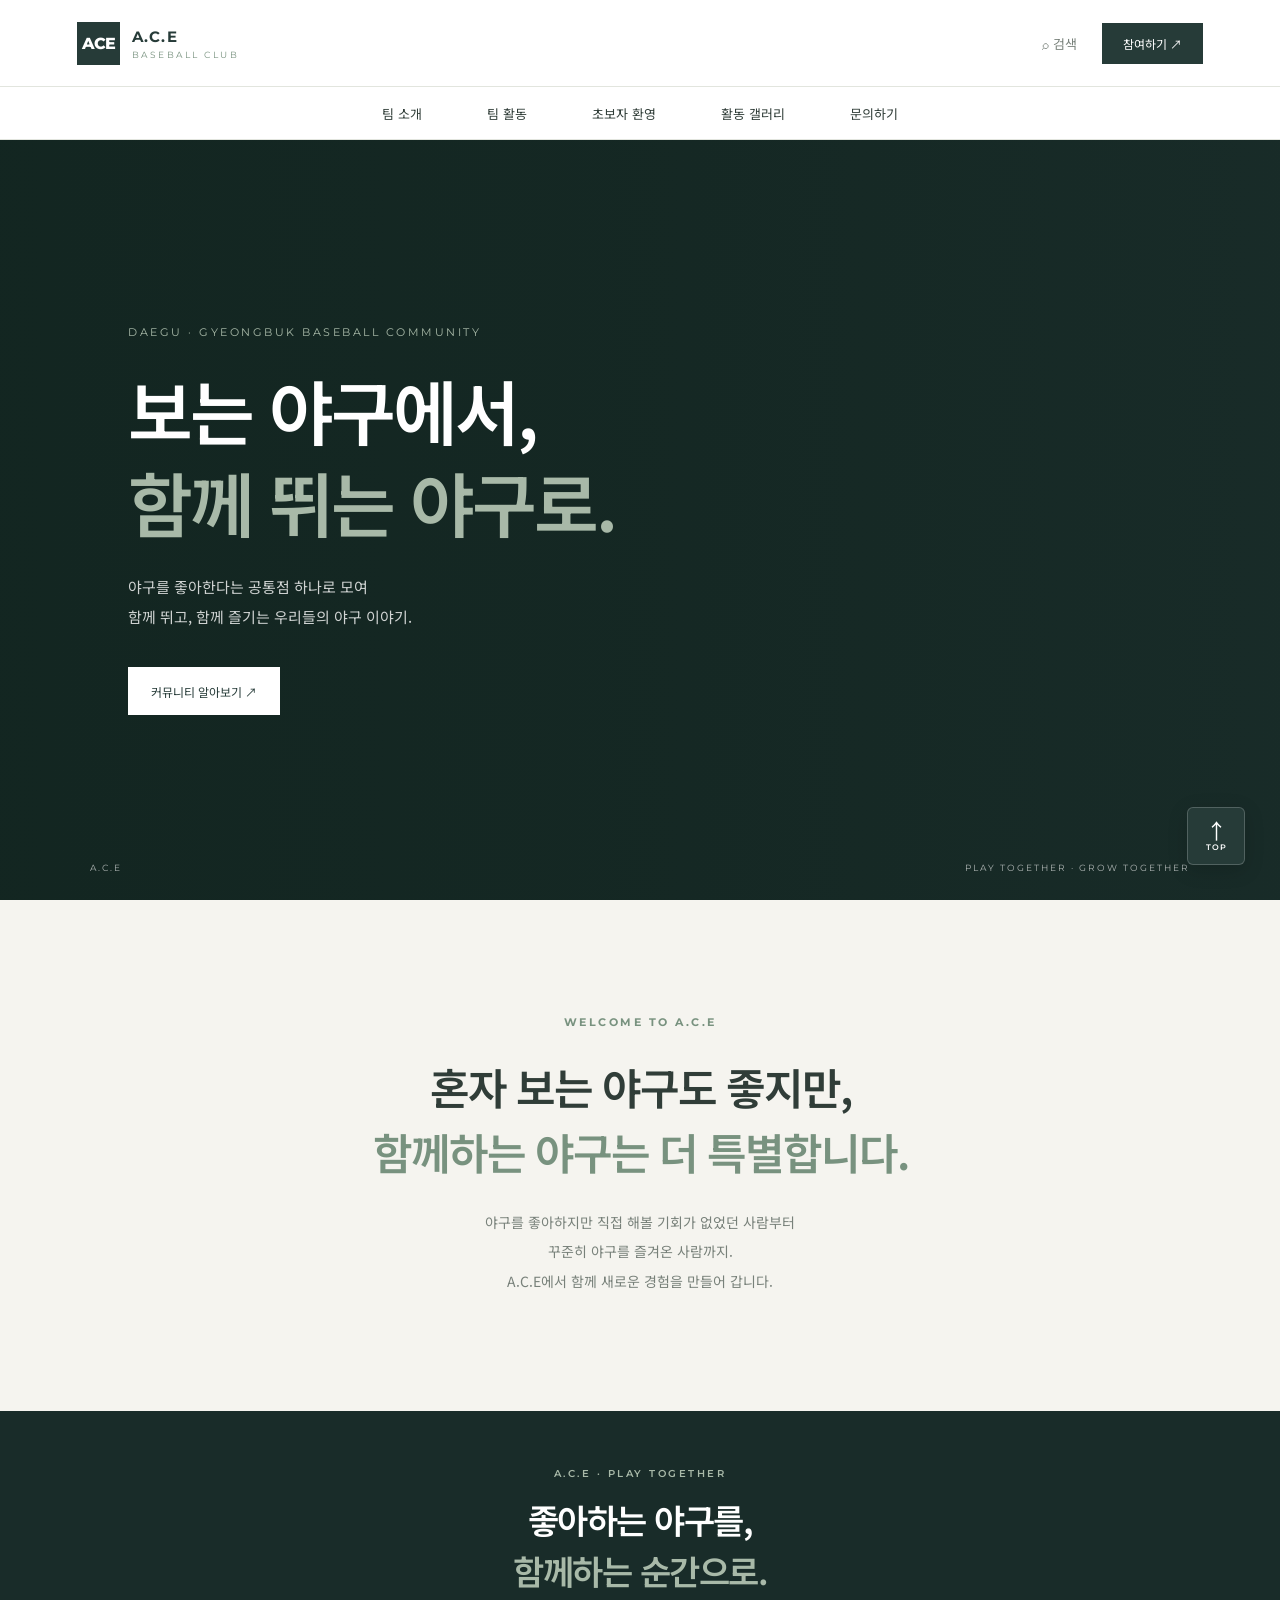
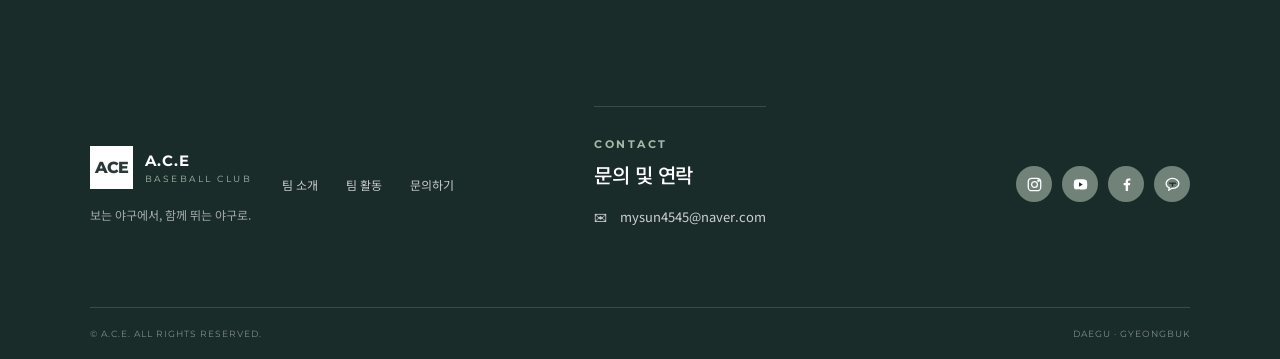
==== commit 5bdfa0ed: "2026.11.12" ====
--- a/index.html
+++ b/index.html
@@ -3,7 +3,7 @@
   <head>
     <meta charset="UTF-8" />
     <meta name="viewport" content="width=device-width, initial-scale=1.0" />
-    <title>BASEBALL MATES | 보는 야구에서, 함께 뛰는 야구로</title>
+    <title>A.C.E | 보는 야구에서, 함께 뛰는 야구로</title>
 
     <link rel="stylesheet" href="style.css" />
 
@@ -15,23 +15,23 @@
     />
   </head>
 
-  <body>
+  <body id="top">
     <input type="checkbox" id="menu-toggle" />
     <input type="checkbox" id="search-toggle" />
 
     <header class="header">
       <div class="header-top">
-        <a href="#home" class="logo">
-          <span class="logo-mark">BM</span>
+        <a href="index.html" class="logo">
+          <span class="logo-mark">ACE</span>
           <span class="logo-text">
-            <strong>BASEBALL MATES</strong>
-            <small>PLAY TOGETHER</small>
+            <strong>A.C.E</strong>
+            <small>BASEBALL CLUB</small>
           </span>
         </a>
 
         <div class="header-actions">
           <label for="search-toggle" class="search-button">⌕ 검색</label>
-          <a href="#recruit" class="header-join">참여하기 ↗</a>
+          <a href="contact.html" class="header-join">참여하기 ↗</a>
 
           <label for="menu-toggle" class="hamburger" aria-label="메뉴 열기">
             <span></span>
@@ -43,12 +43,11 @@
 
       <nav class="nav">
         <div class="nav-inner">
-          <a href="#about">팀 소개</a>
-          <a href="#activities">팀 활동</a>
-          <a href="#beginner">초보자 환영</a>
-          <a href="#gallery">활동 갤러리</a>
-          <a href="#recruit">선수 모집</a>
-          <a href="#contact">문의하기</a>
+          <a href="about.html">팀 소개</a>
+          <a href="activities.html">팀 활동</a>
+          <a href="beginner.html">초보자 환영</a>
+          <a href="gallery.html">활동 갤러리</a>
+          <a href="contact.html">문의하기</a>
         </div>
       </nav>
 
@@ -57,7 +56,7 @@
           <p class="eyebrow">FIND WHAT YOU NEED</p>
           <h2>무엇을 찾고 있나요?</h2>
 
-          <form action="#about" method="get">
+          <form action="about.html" method="get">
             <input
               type="search"
               placeholder="팀 소개, 활동 안내, 모집 정보..."
@@ -70,12 +69,11 @@
       </div>
 
       <div class="mobile-nav">
-        <a href="#about">팀 소개 <span>01</span></a>
-        <a href="#activities">팀 활동 <span>02</span></a>
-        <a href="#beginner">초보자 환영 <span>03</span></a>
-        <a href="#gallery">활동 갤러리 <span>04</span></a>
-        <a href="#recruit">선수 모집 <span>05</span></a>
-        <a href="#contact">문의하기 <span>06</span></a>
+        <a href="about.html">팀 소개 <span>01</span></a>
+        <a href="activities.html">팀 활동 <span>02</span></a>
+        <a href="beginner.html">초보자 환영 <span>03</span></a>
+        <a href="gallery.html">활동 갤러리 <span>04</span></a>
+        <a href="contact.html">문의하기 <span>05</span></a>
       </div>
     </header>
 
@@ -99,13 +97,12 @@
           </p>
 
           <div class="hero-buttons">
-            <a href="#about" class="button button-light">커뮤니티 알아보기 ↗</a>
-            <a href="#recruit" class="button button-outline">선수 모집 안내</a>
+            <a href="about.html" class="button button-light">커뮤니티 알아보기 ↗</a>
           </div>
         </div>
 
         <div class="hero-bottom">
-          <span>BASEBALL MATES</span>
+          <span>A.C.E</span>
           <span>PLAY TOGETHER · GROW TOGETHER</span>
         </div>
       </section>
@@ -113,7 +110,7 @@
       <!-- 소개 문구 -->
       <section class="intro-section">
         <div class="intro-inner">
-          <p class="eyebrow">WELCOME TO BASEBALL MATES</p>
+          <p class="eyebrow">WELCOME TO A.C.E</p>
 
           <h2>
             혼자 보는 야구도 좋지만,<br />
@@ -123,447 +120,22 @@
           <p>
             야구를 좋아하지만 직접 해볼 기회가 없었던 사람부터<br />
             꾸준히 야구를 즐겨온 사람까지.<br />
-            BASEBALL MATES에서 함께 새로운 경험을 만들어 갑니다.
+            A.C.E에서 함께 새로운 경험을 만들어 갑니다.
           </p>
         </div>
       </section>
 
-      <!-- BASEBALL MATES / ABOUT & ACTIVITIES -->
-      <section class="section mates-editorial-section" id="about">
-        <div class="section-heading">
-          <div>
-            <p class="eyebrow">ABOUT BASEBALL MATES</p>
-            <h2>야구를 좋아하는 마음으로 <span>하나가 되다.</span></h2>
-          </div>
-
-          <p class="section-heading-side">
-            야구를 좋아하는 사람들이 모여<br />
-            함께 뛰고 성장하는 사회인 야구 커뮤니티
-          </p>
-        </div>
-
-        <div class="mates-mosaic" id="activities">
-          <!-- 상단 이미지 1 -->
-          <article class="mosaic-card mosaic-top">
-            <img
-              src="https://images.unsplash.com/photo-1771870163686-734d43559a30?auto=format&fit=crop&w=1000&q=85"
-              alt="야구 연습 활동"
-              loading="lazy"
-            />
-            <div class="mosaic-caption">
-              <span>01 / PRACTICE</span>
-              <h3>함께 배우는 야구</h3>
-              <p>기초부터 하나씩 익혀가는 시간</p>
-            </div>
-          </article>
-
-          <!-- 상단 이미지 2 -->
-          <article class="mosaic-card mosaic-top">
-            <img
-              src="https://images.unsplash.com/photo-1631502539448-04272d19dadf?auto=format&fit=crop&w=1000&q=85"
-              alt="함께하는 야구팀"
-              loading="lazy"
-            />
-            <div class="mosaic-caption">
-              <span>02 / TEAM PLAY</span>
-              <h3>하나 되는 팀워크</h3>
-              <p>서로 호흡을 맞추며 성장합니다</p>
-            </div>
-          </article>
-
-          <!-- 상단 이미지 3 -->
-          <article class="mosaic-card mosaic-top">
-            <img
-              src="https://images.unsplash.com/photo-1449356669056-f1c1e6e56b0f?auto=format&fit=crop&w=1000&q=85"
-              alt="야구 경기장"
-              loading="lazy"
-            />
-            <div class="mosaic-caption">
-              <span>03 / GAME DAY</span>
-              <h3>함께하는 경기</h3>
-              <p>경기 속에서 만드는 특별한 추억</p>
-            </div>
-          </article>
-
-          <!-- 하단 왼쪽 이미지 -->
-          <div class="mosaic-feature-image">
-            <img
-              src="https://images.unsplash.com/photo-1721833542613-2b9534c745e2?auto=format&fit=crop&w=1400&q=85"
-              alt="야구장에서 함께하는 BASEBALL MATES"
-              loading="lazy"
-            />
-
-            <span class="mosaic-image-label"> TOGETHER ON THE FIELD </span>
-          </div>
-
-          <!-- 하단 오른쪽 소개 영역 -->
-          <div class="mosaic-story">
-            <span class="number">BASEBALL MATES / OUR STORY</span>
-
-            <h3>
-              보는 야구에서,<br />
-              <span>함께 뛰는 야구로.</span>
-            </h3>
-
-            <p>
-              BASEBALL MATES는 야구를 좋아하는 사람들이 함께 모여 직접 경기를
-              즐기고 소통하기 위해 만들어진 사회인 야구 커뮤니티입니다.
-            </p>
-
-            <p>
-              실력이나 경험보다 중요한 것은 야구를 즐기려는 마음입니다. 서로를
-              존중하고 함께 성장하며 오래도록 기억에 남을 야구 경험을 만들어
-              갑니다.
-            </p>
-
-            <a href="#recruit" class="mosaic-button">
-              함께할 멤버 알아보기 <span>↗</span>
-            </a>
-          </div>
-        </div>
-      </section>
-
-      <!-- 초보자 환영 -->
-      <section class="beginner-section" id="beginner">
-        <div class="beginner-image">
-          <img
-            src="https://images.unsplash.com/photo-1686256983145-54450005ae2a?auto=format&fit=crop&w=1600&q=85"
-            alt="야구장에서 타격을 준비하는 선수"
-            loading="lazy"
-          />
-        </div>
-
-        <div class="beginner-overlay"></div>
-
-        <div class="beginner-content">
-          <p class="eyebrow">EVERYONE IS WELCOME</p>
-
+      <!-- A.C.E 이미지 전환 배너 -->
+      <section class="mates-transition">
+        <div class="mates-transition-bg"></div>
+        <div class="mates-transition-overlay"></div>
+
+        <div class="mates-transition-content">
+          <p>A.C.E · PLAY TOGETHER</p>
           <h2>
-            야구가 처음이어도<br />
-            <span>괜찮습니다.</span>
+            좋아하는 야구를,<br />
+            <span>함께하는 순간으로.</span>
           </h2>
-
-          <p>
-            야구를 좋아하지만 직접 해본 적은 없나요?<br />
-            경험이 없어도 괜찮습니다.<br />
-            함께 배우고 즐기면서 천천히 시작해 보세요.
-          </p>
-
-          <a href="#recruit" class="button button-light"
-            >참여 방법 알아보기 ↗</a
-          >
-        </div>
-      </section>
-
-      <!-- 활동 갤러리 -->
-      <section class="section gallery-section" id="gallery">
-        <div class="section-heading">
-          <div>
-            <p class="eyebrow">OUR MOMENTS</p>
-            <h2>함께 만들어 가는 <span>우리의 순간</span></h2>
-          </div>
-
-          <p class="section-heading-side">
-            연습부터 경기까지,<br />
-            BASEBALL MATES의 활동 기록
-          </p>
-        </div>
-
-        <div class="photo-marquee">
-          <div class="marquee-track">
-            <div class="marquee-group">
-              <div class="marquee-card">
-                <img
-                  src="https://images.unsplash.com/photo-1721833542613-2b9534c745e2?auto=format&fit=crop&w=900&q=80"
-                  alt="야구팀 단체 사진"
-                  loading="lazy"
-                />
-                <span>TEAM TOGETHER</span>
-              </div>
-
-              <div class="marquee-card">
-                <img
-                  src="https://images.unsplash.com/photo-1771870163686-734d43559a30?auto=format&fit=crop&w=900&q=80"
-                  alt="투수 연습 장면"
-                  loading="lazy"
-                />
-                <span>PRACTICE DAY</span>
-              </div>
-
-              <div class="marquee-card">
-                <img
-                  src="https://images.unsplash.com/photo-1686256983145-54450005ae2a?auto=format&fit=crop&w=900&q=80"
-                  alt="타격 연습 장면"
-                  loading="lazy"
-                />
-                <span>ON THE FIELD</span>
-              </div>
-
-              <div class="marquee-card">
-                <img
-                  src="https://images.unsplash.com/photo-1449356669056-f1c1e6e56b0f?auto=format&fit=crop&w=900&q=80"
-                  alt="야구 경기장"
-                  loading="lazy"
-                />
-                <span>GAME DAY</span>
-              </div>
-
-              <div class="marquee-card">
-                <img
-                  src="https://images.unsplash.com/photo-1631502539448-04272d19dadf?auto=format&fit=crop&w=900&q=80"
-                  alt="야구팀 활동 모습"
-                  loading="lazy"
-                />
-                <span>TEAM SPIRIT</span>
-              </div>
-
-              <div class="marquee-card">
-                <img
-                  src="https://images.unsplash.com/photo-1560362740-83ba9be1921c?auto=format&fit=crop&w=900&q=80"
-                  alt="야구 경기 모습"
-                  loading="lazy"
-                />
-                <span>PLAY TOGETHER</span>
-              </div>
-            </div>
-
-            <!-- 무한 반복용 복제 영역 -->
-            <div class="marquee-group" aria-hidden="true">
-              <div class="marquee-card">
-                <img
-                  src="https://images.unsplash.com/photo-1721833542613-2b9534c745e2?auto=format&fit=crop&w=900&q=80"
-                  alt=""
-                />
-                <span>TEAM TOGETHER</span>
-              </div>
-
-              <div class="marquee-card">
-                <img
-                  src="https://images.unsplash.com/photo-1771870163686-734d43559a30?auto=format&fit=crop&w=900&q=80"
-                  alt=""
-                />
-                <span>PRACTICE DAY</span>
-              </div>
-
-              <div class="marquee-card">
-                <img
-                  src="https://images.unsplash.com/photo-1686256983145-54450005ae2a?auto=format&fit=crop&w=900&q=80"
-                  alt=""
-                />
-                <span>ON THE FIELD</span>
-              </div>
-
-              <div class="marquee-card">
-                <img
-                  src="https://images.unsplash.com/photo-1449356669056-f1c1e6e56b0f?auto=format&fit=crop&w=900&q=80"
-                  alt=""
-                />
-                <span>GAME DAY</span>
-              </div>
-
-              <div class="marquee-card">
-                <img
-                  src="https://images.unsplash.com/photo-1631502539448-04272d19dadf?auto=format&fit=crop&w=900&q=80"
-                  alt=""
-                />
-                <span>TEAM SPIRIT</span>
-              </div>
-
-              <div class="marquee-card">
-                <img
-                  src="https://images.unsplash.com/photo-1560362740-83ba9be1921c?auto=format&fit=crop&w=900&q=80"
-                  alt=""
-                />
-                <span>PLAY TOGETHER</span>
-              </div>
-            </div>
-          </div>
-        </div>
-
-        <p class="gallery-note">
-          ※ 현재 사진은 외부 이미지 예시이며, 실제 팀 활동 사진으로 교체할 수
-          있습니다.
-        </p>
-      </section>
-
-      <!-- 모집 -->
-      <section class="recruit-section" id="recruit">
-        <div class="recruit-inner">
-          <div class="recruit-copy">
-            <p class="eyebrow">JOIN BASEBALL MATES</p>
-
-            <h2>
-              이제 관중석에서 나와<br />
-              <span>그라운드 위 주인공이 되어보세요.</span>
-            </h2>
-
-            <p>
-              야구를 좋아하는 성인이라면 누구나 환영합니다.<br />
-              경험이 없어도 함께 시작할 수 있습니다.
-            </p>
-          </div>
-
-          <div class="recruit-action">
-            <span>YOUR BASEBALL STORY STARTS HERE</span>
-            <a href="#contact" class="button button-dark"
-              >모집 안내 및 문의하기 ↗</a
-            >
-          </div>
-        </div>
-      </section>
-
-      <!-- 문의하기 / 찾아오시는 길 -->
-      <section class="contact-section" id="contact">
-        <div class="contact-inner">
-          <!-- 왼쪽: 찾아오시는 길 -->
-          <div class="contact-location">
-            <div class="contact-location-heading">
-              <p class="eyebrow">LOCATION</p>
-              <h2>찾아오시는 길</h2>
-              <p>BASEBALL MATES를 찾아오시는 길을 안내합니다.</p>
-            </div>
-
-            <div class="contact-map">
-              <iframe
-                src="https://maps.google.com/maps?q=%EA%B2%BD%EB%B6%81%20%EA%B2%BD%EC%82%B0%EC%8B%9C%20%ED%95%98%EC%96%91%EC%9D%8D%20%EA%B0%80%EB%A7%88%EC%8B%A4%EA%B8%B8%2050&output=embed"
-                title="BASEBALL MATES 찾아오시는 길"
-                loading="lazy"
-                referrerpolicy="no-referrer-when-downgrade"
-                allowfullscreen
-              ></iframe>
-            </div>
-
-            <div class="contact-location-info">
-              <div class="contact-address">
-                <span class="contact-location-icon">⌖</span>
-                <p>경북 경산시 하양읍 가마실길 50</p>
-              </div>
-              <a
-                href="https://www.google.com/maps/search/?api=1&query=%EA%B2%BD%EB%B6%81%20%EA%B2%BD%EC%82%B0%EC%8B%9C%20%ED%95%98%EC%96%91%EC%9D%8D%20%EA%B0%80%EB%A7%88%EC%8B%A4%EA%B8%B8%2050"
-                target="_blank"
-                rel="noopener noreferrer"
-                class="contact-map-link"
-              >
-                지도에서 길찾기 <span>↗</span>
-              </a>
-            </div>
-          </div>
-
-          <!-- 오른쪽: 문의하기 -->
-          <div class="contact-form-area">
-            <div class="contact-heading">
-              <p class="eyebrow">CONTACT US</p>
-              <h2>우리와 함께하고 싶다면?</h2>
-              <p>
-                BASEBALL MATES에 대한 궁금한 점이나<br />
-                참여 관련 문의를 남겨주세요.
-              </p>
-            </div>
-
-            <form
-              class="contact-form"
-              action="https://formsubmit.co/mysun4545@naver.com"
-              method="POST"
-            >
-              <input
-                type="hidden"
-                name="_subject"
-                value="[BASEBALL MATES] 새로운 문의가 접수되었습니다."
-              />
-              <input type="hidden" name="_template" value="table" />
-
-              <div class="contact-form-grid">
-                <label class="contact-field">
-                  <span>이름 <i>*</i></span>
-                  <input
-                    type="text"
-                    name="name"
-                    placeholder="이름을 입력해 주세요"
-                    autocomplete="name"
-                    required
-                  />
-                </label>
-
-                <label class="contact-field">
-                  <span>이메일 <i>*</i></span>
-                  <input
-                    type="email"
-                    name="email"
-                    placeholder="답변받을 이메일 주소"
-                    autocomplete="email"
-                    required
-                  />
-                </label>
-
-                <label class="contact-field">
-                  <span>연락처 <i>*</i></span>
-                  <input
-                    type="tel"
-                    name="phone"
-                    placeholder="예: 010-1234-5678"
-                    autocomplete="tel"
-                    inputmode="tel"
-                    maxlength="20"
-                    required
-                  />
-                </label>
-
-                <label class="contact-field">
-                  <span>문의 유형 <i>*</i></span>
-                  <select name="inquiry_type" required>
-                    <option value="" selected disabled>
-                      문의 유형을 선택해 주세요
-                    </option>
-                    <option value="참여 문의">참여 문의</option>
-                    <option value="팀 활동 문의">팀 활동 문의</option>
-                    <option value="모집 관련 문의">모집 관련 문의</option>
-                    <option value="기타 문의">기타 문의</option>
-                  </select>
-                </label>
-
-                <label class="contact-field contact-field-full">
-                  <span>제목 <i>*</i></span>
-                  <input
-                    type="text"
-                    name="subject"
-                    placeholder="문의 제목을 입력해 주세요"
-                    required
-                  />
-                </label>
-
-                <label class="contact-field contact-field-full">
-                  <span>문의 내용 <i>*</i></span>
-                  <textarea
-                    name="message"
-                    rows="6"
-                    placeholder="문의하실 내용을 자유롭게 작성해 주세요"
-                    required
-                  ></textarea>
-                </label>
-              </div>
-
-              <label class="contact-consent">
-                <input
-                  type="checkbox"
-                  name="privacy_consent"
-                  value="동의"
-                  required
-                />
-                <span
-                  >문의 답변을 위한 개인정보 수집 및 이용에 동의합니다.
-                  <i>*</i></span
-                >
-              </label>
-              <p class="contact-privacy-note">
-                수집 항목: 이름, 이메일, 연락처 / 이용 목적: 문의 확인 및 답변 /
-                문의 처리 목적 달성 후 관련 정보는 삭제합니다.
-              </p>
-
-              <button type="submit" class="contact-submit">
-                문의 보내기 <span>↗</span>
-              </button>
-            </form>
-          </div>
         </div>
       </section>
     </main>
@@ -572,11 +144,11 @@
     <footer class="footer">
       <div class="footer-inner">
         <div class="footer-brand">
-          <a href="#home" class="logo footer-logo">
-            <span class="logo-mark">BM</span>
+          <a href="index.html" class="logo footer-logo">
+            <span class="logo-mark">ACE</span>
             <span class="logo-text">
-              <strong>BASEBALL MATES</strong>
-              <small>PLAY TOGETHER</small>
+              <strong>A.C.E</strong>
+              <small>BASEBALL CLUB</small>
             </span>
           </a>
 
@@ -584,10 +156,9 @@
         </div>
 
         <div class="footer-links">
-          <a href="#about">팀 소개</a>
-          <a href="#activities">팀 활동</a>
-          <a href="#recruit">선수 모집</a>
-          <a href="#contact">문의하기</a>
+          <a href="about.html">팀 소개</a>
+          <a href="activities.html">팀 활동</a>
+          <a href="contact.html">문의하기</a>
         </div>
 
         <div class="footer-contact">
@@ -597,7 +168,7 @@
         </div>
 
         <!-- SNS 아이콘 디자인: 공식 계정 연결 전까지 장식용으로 표시 -->
-        <div class="footer-socials" aria-label="BASEBALL MATES 소셜 미디어">
+        <div class="footer-socials" aria-label="A.C.E 소셜 미디어">
           <span class="footer-social-icon" role="img" aria-label="인스타그램">
             <svg viewBox="0 0 24 24" aria-hidden="true">
               <rect x="3.2" y="3.2" width="17.6" height="17.6" rx="5" />
@@ -639,13 +210,13 @@
       </div>
 
       <div class="footer-bottom">
-        <span>© BASEBALL MATES. ALL RIGHTS RESERVED.</span>
+        <span>© A.C.E. ALL RIGHTS RESERVED.</span>
         <span>DAEGU · GYEONGBUK</span>
       </div>
     </footer>
 
     <!-- 최상단 이동 버튼 -->
-    <a href="#home" class="top-button" aria-label="페이지 최상단으로 이동">
+    <a href="#top" class="top-button" aria-label="페이지 최상단으로 이동">
       <span>↑</span>
       <small>TOP</small>
     </a>
--- a/style.css
+++ b/style.css
@@ -2379,3 +2379,131 @@
     height: 245px;
   }
 }
+
+/* =================================
+   BASEBALL MATES IMAGE TRANSITION
+   기존 ABOUT과 BEGINNER 사이 전용
+================================= */
+
+.mates-transition {
+  position: relative;
+  width: 100%;
+  height: 240px;
+  overflow: hidden;
+  display: flex;
+  align-items: center;
+  justify-content: center;
+  background: #192c29;
+}
+
+.mates-transition-bg {
+  position: absolute;
+  inset: 0;
+  background-image: url("https://images.unsplash.com/photo-1449356669056-f1c1e6e56b0f?auto=format&fit=crop&w=2000&q=85");
+  background-size: cover;
+  background-position: center 55%;
+  filter: blur(2px);
+  transform: scale(1.04);
+}
+
+.mates-transition-overlay {
+  position: absolute;
+  inset: 0;
+  background: linear-gradient(
+    90deg,
+    rgba(25, 44, 41, 0.82),
+    rgba(25, 44, 41, 0.48),
+    rgba(25, 44, 41, 0.82)
+  );
+}
+
+.mates-transition-content {
+  position: relative;
+  z-index: 2;
+  text-align: center;
+  padding: 25px;
+  color: #ffffff;
+}
+
+.mates-transition-content p {
+  margin-bottom: 14px;
+  color: #a8b9a8;
+  font-family: "Montserrat", sans-serif;
+  font-size: 10px;
+  font-weight: 600;
+  letter-spacing: 2.5px;
+}
+
+.mates-transition-content h2 {
+  font-size: clamp(23px, 3vw, 34px);
+  line-height: 1.5;
+  font-weight: 600;
+  letter-spacing: -1.5px;
+}
+
+.mates-transition-content h2 span {
+  color: #a8b9a8;
+}
+
+/* 모바일 */
+@media (max-width: 650px) {
+  .mates-transition {
+    height: 190px;
+  }
+
+  .mates-transition-content h2 {
+    font-size: 24px;
+  }
+
+  .mates-transition-content p {
+    font-size: 8px;
+    letter-spacing: 1.5px;
+  }
+}
+
+/* =========================================
+   ABOUT → 이미지 전환 배너 자연스러운 연결
+   해당 영역만 수정
+========================================= */
+
+/* ABOUT 영역 아래 흰색 여백 제거 */
+.mates-editorial-section {
+  padding-bottom: 0 !important;
+  margin-bottom: 0 !important;
+}
+
+/* 전환 배너와 위쪽 영역 사이의 간격 제거 */
+.mates-transition {
+  margin-top: 0 !important;
+  position: relative;
+  isolation: isolate;
+}
+
+/* 기존 배너 이미지와 어두운 오버레이 */
+.mates-transition-overlay {
+  z-index: 0;
+}
+
+/* 배너 위쪽에 딥그린 그라데이션 추가 */
+.mates-transition::before {
+  content: "";
+  position: absolute;
+  top: 0;
+  left: 0;
+  width: 100%;
+  height: 75px;
+  z-index: 1;
+  pointer-events: none;
+
+  background: linear-gradient(
+    to bottom,
+    rgba(25, 44, 41, 0.65),
+    rgba(25, 44, 41, 0)
+  );
+}
+
+/* 배너 문구는 그라데이션 위에 표시 */
+.mates-transition-content {
+  position: relative;
+  z-index: 2;
+}
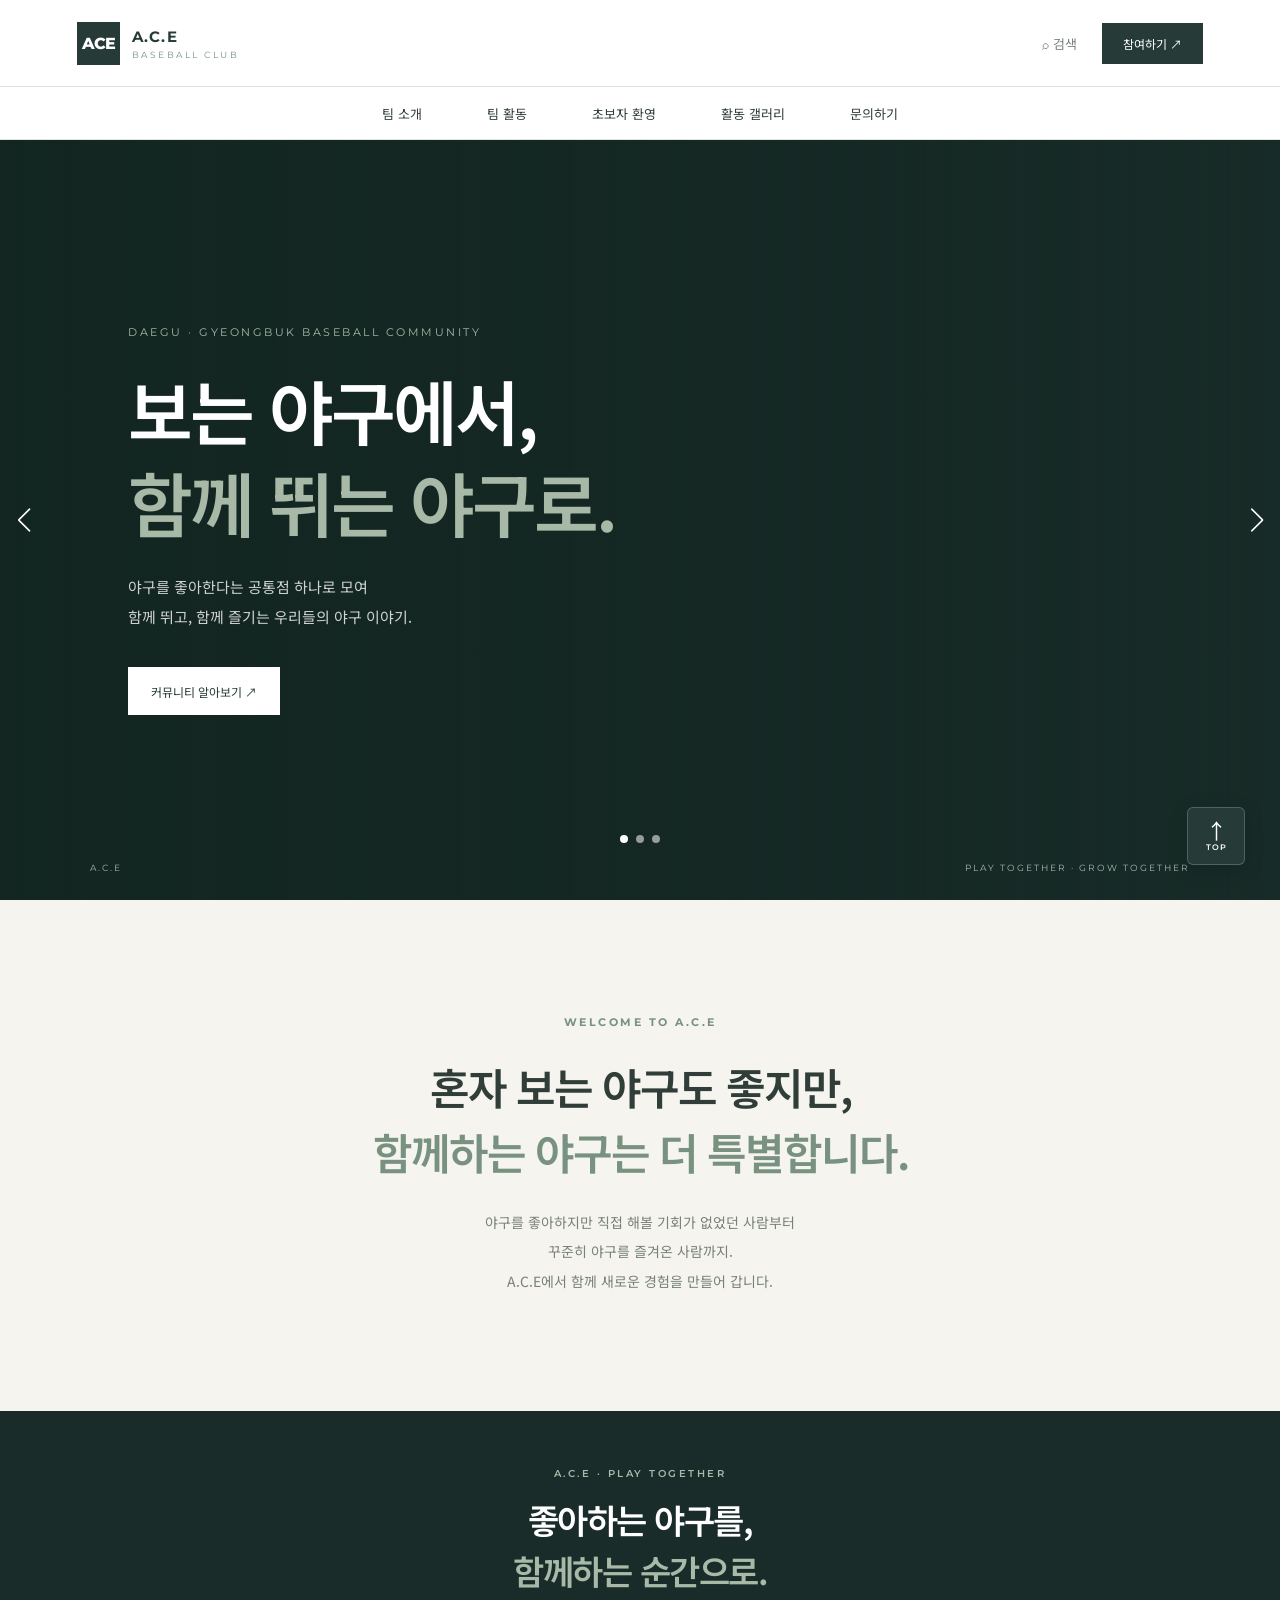
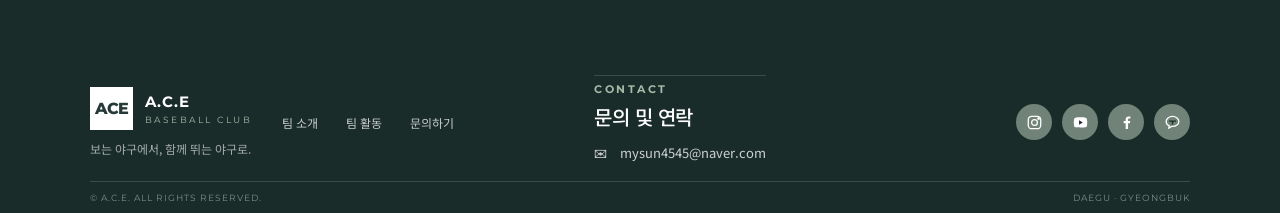
==== commit 87973c63: "26.11.17" ====
--- a/index.html
+++ b/index.html
@@ -5,6 +5,14 @@
     <meta name="viewport" content="width=device-width, initial-scale=1.0" />
     <title>A.C.E | 보는 야구에서, 함께 뛰는 야구로</title>
 
+    <link
+      rel="stylesheet"
+      href="https://unpkg.com/aos@2.3.4/dist/aos.css"
+    />
+    <link
+      rel="stylesheet"
+      href="https://cdn.jsdelivr.net/npm/swiper@11.2.10/swiper-bundle.min.css"
+    />
     <link rel="stylesheet" href="style.css" />
 
     <link rel="preconnect" href="https://fonts.googleapis.com" />
@@ -79,28 +87,86 @@
 
     <main>
       <!-- 메인 비주얼 -->
-      <section class="hero" id="home">
-        <div class="hero-bg"></div>
-        <div class="hero-overlay"></div>
-
-        <div class="hero-content">
-          <p class="hero-kicker">DAEGU · GYEONGBUK BASEBALL COMMUNITY</p>
-
-          <h1>
-            보는 야구에서,<br />
-            <span>함께 뛰는 야구로.</span>
-          </h1>
-
-          <p class="hero-description">
-            야구를 좋아한다는 공통점 하나로 모여<br />
-            함께 뛰고, 함께 즐기는 우리들의 야구 이야기.
-          </p>
-
-          <div class="hero-buttons">
-            <a href="about.html" class="button button-light">커뮤니티 알아보기 ↗</a>
+      <section
+        class="hero swiper hero-swiper"
+        id="home"
+        aria-label="A.C.E 메인 소개"
+        data-aos="fade-up"
+      >
+        <div class="swiper-wrapper">
+          <div class="swiper-slide">
+            <div
+              class="hero-bg"
+              style="background-image: url('https://images.unsplash.com/photo-1449356669056-f1c1e6e56b0f?auto=format&fit=crop&w=2000&q=90')"
+              aria-hidden="true"
+            ></div>
+            <div class="hero-overlay"></div>
+            <div class="hero-content">
+              <p class="hero-kicker">DAEGU · GYEONGBUK BASEBALL COMMUNITY</p>
+              <h1>
+                보는 야구에서,<br />
+                <span>함께 뛰는 야구로.</span>
+              </h1>
+              <p class="hero-description">
+                야구를 좋아한다는 공통점 하나로 모여<br />
+                함께 뛰고, 함께 즐기는 우리들의 야구 이야기.
+              </p>
+              <div class="hero-buttons">
+                <a href="about.html" class="button button-light">커뮤니티 알아보기 ↗</a>
+              </div>
+            </div>
           </div>
-        </div>
-
+
+          <div class="swiper-slide">
+            <div
+              class="hero-bg"
+              style="background-image: url('https://images.unsplash.com/photo-1771870163686-734d43559a30?auto=format&fit=crop&w=2000&q=90')"
+              aria-hidden="true"
+            ></div>
+            <div class="hero-overlay"></div>
+            <div class="hero-content">
+              <p class="hero-kicker">DAEGU · GYEONGBUK BASEBALL COMMUNITY</p>
+              <h1>
+                좋아하는 야구를,<br />
+                <span>함께하는 순간으로.</span>
+              </h1>
+              <p class="hero-description">
+                야구를 좋아한다는 공통점 하나로 모여<br />
+                함께 뛰고, 함께 즐기는 우리들의 야구 이야기.
+              </p>
+              <div class="hero-buttons">
+                <a href="about.html" class="button button-light">커뮤니티 알아보기 ↗</a>
+              </div>
+            </div>
+          </div>
+
+          <div class="swiper-slide">
+            <div
+              class="hero-bg"
+              style="background-image: url('https://images.unsplash.com/photo-1631502539448-04272d19dadf?auto=format&fit=crop&w=2000&q=90')"
+              aria-hidden="true"
+            ></div>
+            <div class="hero-overlay"></div>
+            <div class="hero-content">
+              <p class="hero-kicker">DAEGU · GYEONGBUK BASEBALL COMMUNITY</p>
+              <h1>
+                함께 뛰고,<br />
+                <span>함께 즐기는 야구.</span>
+              </h1>
+              <p class="hero-description">
+                야구를 좋아한다는 공통점 하나로 모여<br />
+                함께 뛰고, 함께 즐기는 우리들의 야구 이야기.
+              </p>
+              <div class="hero-buttons">
+                <a href="about.html" class="button button-light">커뮤니티 알아보기 ↗</a>
+              </div>
+            </div>
+          </div>
+        </div>
+
+        <div class="swiper-button-prev" aria-label="이전 슬라이드"></div>
+        <div class="swiper-button-next" aria-label="다음 슬라이드"></div>
+        <div class="swiper-pagination"></div>
         <div class="hero-bottom">
           <span>A.C.E</span>
           <span>PLAY TOGETHER · GROW TOGETHER</span>
@@ -109,7 +175,7 @@
 
       <!-- 소개 문구 -->
       <section class="intro-section">
-        <div class="intro-inner">
+        <div class="intro-inner" data-aos="fade-up">
           <p class="eyebrow">WELCOME TO A.C.E</p>
 
           <h2>
@@ -130,7 +196,7 @@
         <div class="mates-transition-bg"></div>
         <div class="mates-transition-overlay"></div>
 
-        <div class="mates-transition-content">
+        <div class="mates-transition-content" data-aos="fade-up">
           <p>A.C.E · PLAY TOGETHER</p>
           <h2>
             좋아하는 야구를,<br />
@@ -141,7 +207,7 @@
     </main>
 
     <!-- 푸터 -->
-    <footer class="footer">
+    <footer class="footer" data-aos="fade-up">
       <div class="footer-inner">
         <div class="footer-brand">
           <a href="index.html" class="logo footer-logo">
@@ -220,5 +286,36 @@
       <span>↑</span>
       <small>TOP</small>
     </a>
+    <script src="https://cdn.jsdelivr.net/npm/swiper@11.2.10/swiper-bundle.min.js"></script>
+    <script src="https://unpkg.com/aos@2.3.4/dist/aos.js"></script>
+    <script>
+      const prefersReducedMotion = window.matchMedia(
+        "(prefers-reduced-motion: reduce)",
+      ).matches;
+
+      new Swiper(".hero-swiper", {
+        loop: true,
+        effect: "fade",
+        fadeEffect: { crossFade: true },
+        navigation: {
+          nextEl: ".hero-swiper .swiper-button-next",
+          prevEl: ".hero-swiper .swiper-button-prev",
+        },
+        pagination: {
+          el: ".hero-swiper .swiper-pagination",
+          clickable: true,
+        },
+        autoplay: prefersReducedMotion
+          ? false
+          : { delay: 5000, pauseOnMouseEnter: true, disableOnInteraction: false },
+      });
+
+      AOS.init({
+        duration: 800,
+        offset: 80,
+        once: true,
+        disable: prefersReducedMotion,
+      });
+    </script>
   </body>
 </html>
--- a/style.css
+++ b/style.css
@@ -340,16 +340,26 @@
   min-height: 690px;
   height: min(760px, 78vw);
   position: relative;
+  overflow: hidden;
+  background: var(--forest-dark);
+}
+
+.hero .swiper-wrapper,
+.beginner-section .swiper-wrapper {
+  height: 100%;
+}
+
+.hero .swiper-slide,
+.beginner-section .swiper-slide {
+  position: relative;
   display: flex;
   align-items: center;
   overflow: hidden;
-  background: var(--forest-dark);
 }
 
 .hero-bg {
   position: absolute;
   inset: 0;
-  background-image: url("https://images.unsplash.com/photo-1449356669056-f1c1e6e56b0f?auto=format&fit=crop&w=2000&q=90");
   background-size: cover;
   background-position: center 48%;
   transform: scale(1.02);
@@ -409,6 +419,7 @@
 
 .hero-bottom {
   position: absolute;
+  z-index: 3;
   bottom: 27px;
   left: 7%;
   right: 7%;
@@ -417,6 +428,43 @@
   color: rgba(255, 255, 255, 0.65);
   font-size: 9px;
   letter-spacing: 2px;
+}
+
+.hero-swiper .swiper-pagination,
+.beginner-swiper .swiper-pagination {
+  z-index: 3;
+}
+
+.hero-swiper .swiper-pagination {
+  bottom: 52px;
+}
+
+.hero-swiper .swiper-pagination-bullet,
+.beginner-swiper .swiper-pagination-bullet {
+  width: 8px;
+  height: 8px;
+  background: var(--white);
+  opacity: 0.55;
+}
+
+.hero-swiper .swiper-pagination-bullet-active,
+.beginner-swiper .swiper-pagination-bullet-active {
+  opacity: 1;
+}
+
+.hero-swiper .swiper-button-prev,
+.hero-swiper .swiper-button-next,
+.beginner-swiper .swiper-button-prev,
+.beginner-swiper .swiper-button-next {
+  z-index: 3;
+  color: var(--white);
+}
+
+.hero-swiper .swiper-button-prev::after,
+.hero-swiper .swiper-button-next::after,
+.beginner-swiper .swiper-button-prev::after,
+.beginner-swiper .swiper-button-next::after {
+  font-size: 24px;
 }
 
 /* INTRO */
@@ -612,9 +660,8 @@
 
 .beginner-section {
   min-height: 570px;
+  height: 570px;
   position: relative;
-  display: flex;
-  align-items: center;
   overflow: hidden;
   background: var(--forest-dark);
 }
@@ -631,6 +678,7 @@
 .beginner-overlay {
   position: absolute;
   inset: 0;
+  z-index: 1;
   background: linear-gradient(
     90deg,
     rgba(21, 43, 36, 0.9),
@@ -854,7 +902,7 @@
 /* FOOTER */
 
 .footer {
-  padding: 55px 7% 20px;
+  padding: 24px 7% 10px;
   background: var(--forest-dark);
   color: white;
 }
@@ -866,7 +914,7 @@
   justify-content: space-between;
   align-items: center;
   gap: 30px;
-  padding-bottom: 45px;
+  padding-bottom: 12px;
 }
 
 .footer-logo .logo-mark {
@@ -883,7 +931,7 @@
 }
 
 .footer-brand > p {
-  margin-top: 17px;
+  margin-top: 10px;
   color: rgba(255, 255, 255, 0.6);
   font-size: 12px;
 }
@@ -905,7 +953,7 @@
 .footer-bottom {
   max-width: 1250px;
   margin: auto;
-  padding-top: 20px;
+  padding-top: 10px;
   border-top: 1px solid rgba(255, 255, 255, 0.15);
   display: flex;
   justify-content: space-between;
@@ -1179,6 +1227,7 @@
 
   .beginner-section {
     min-height: 540px;
+    height: 540px;
   }
 
   .beginner-content {
@@ -1247,13 +1296,13 @@
   }
 
   .footer {
-    padding: 45px 7% 20px;
+    padding: 22px 7% 10px;
   }
 
   .footer-inner {
     align-items: flex-start;
     flex-direction: column;
-    gap: 30px;
+    gap: 20px;
   }
 
   .footer-links {
@@ -1683,17 +1732,17 @@
 .footer-contact {
   max-width: 1250px;
   margin: 0 auto;
-  padding: 30px 0 35px;
+  padding: 6px 0;
   border-top: 1px solid rgba(255, 255, 255, 0.15);
 }
 
 .footer-contact .eyebrow {
-  margin-bottom: 9px;
+  margin-bottom: 6px;
   color: var(--sage-light);
 }
 
 .footer-contact h3 {
-  margin-bottom: 14px;
+  margin-bottom: 8px;
   color: var(--white);
   font-size: 20px;
   font-weight: 500;
@@ -2099,8 +2148,28 @@
   background: var(--sage);
 }
 
+.contact-submit:disabled {
+  opacity: 0.65;
+  cursor: wait;
+}
+
 .contact-submit span {
   font-size: 17px;
+}
+
+.contact-form-status {
+  min-height: 1.5em;
+  margin-top: 10px;
+  font-size: 12px;
+  line-height: 1.5;
+}
+
+.contact-form-status[data-state="success"] {
+  color: var(--forest-soft);
+}
+
+.contact-form-status[data-state="error"] {
+  color: #b42318;
 }
 
 /* TABLET */
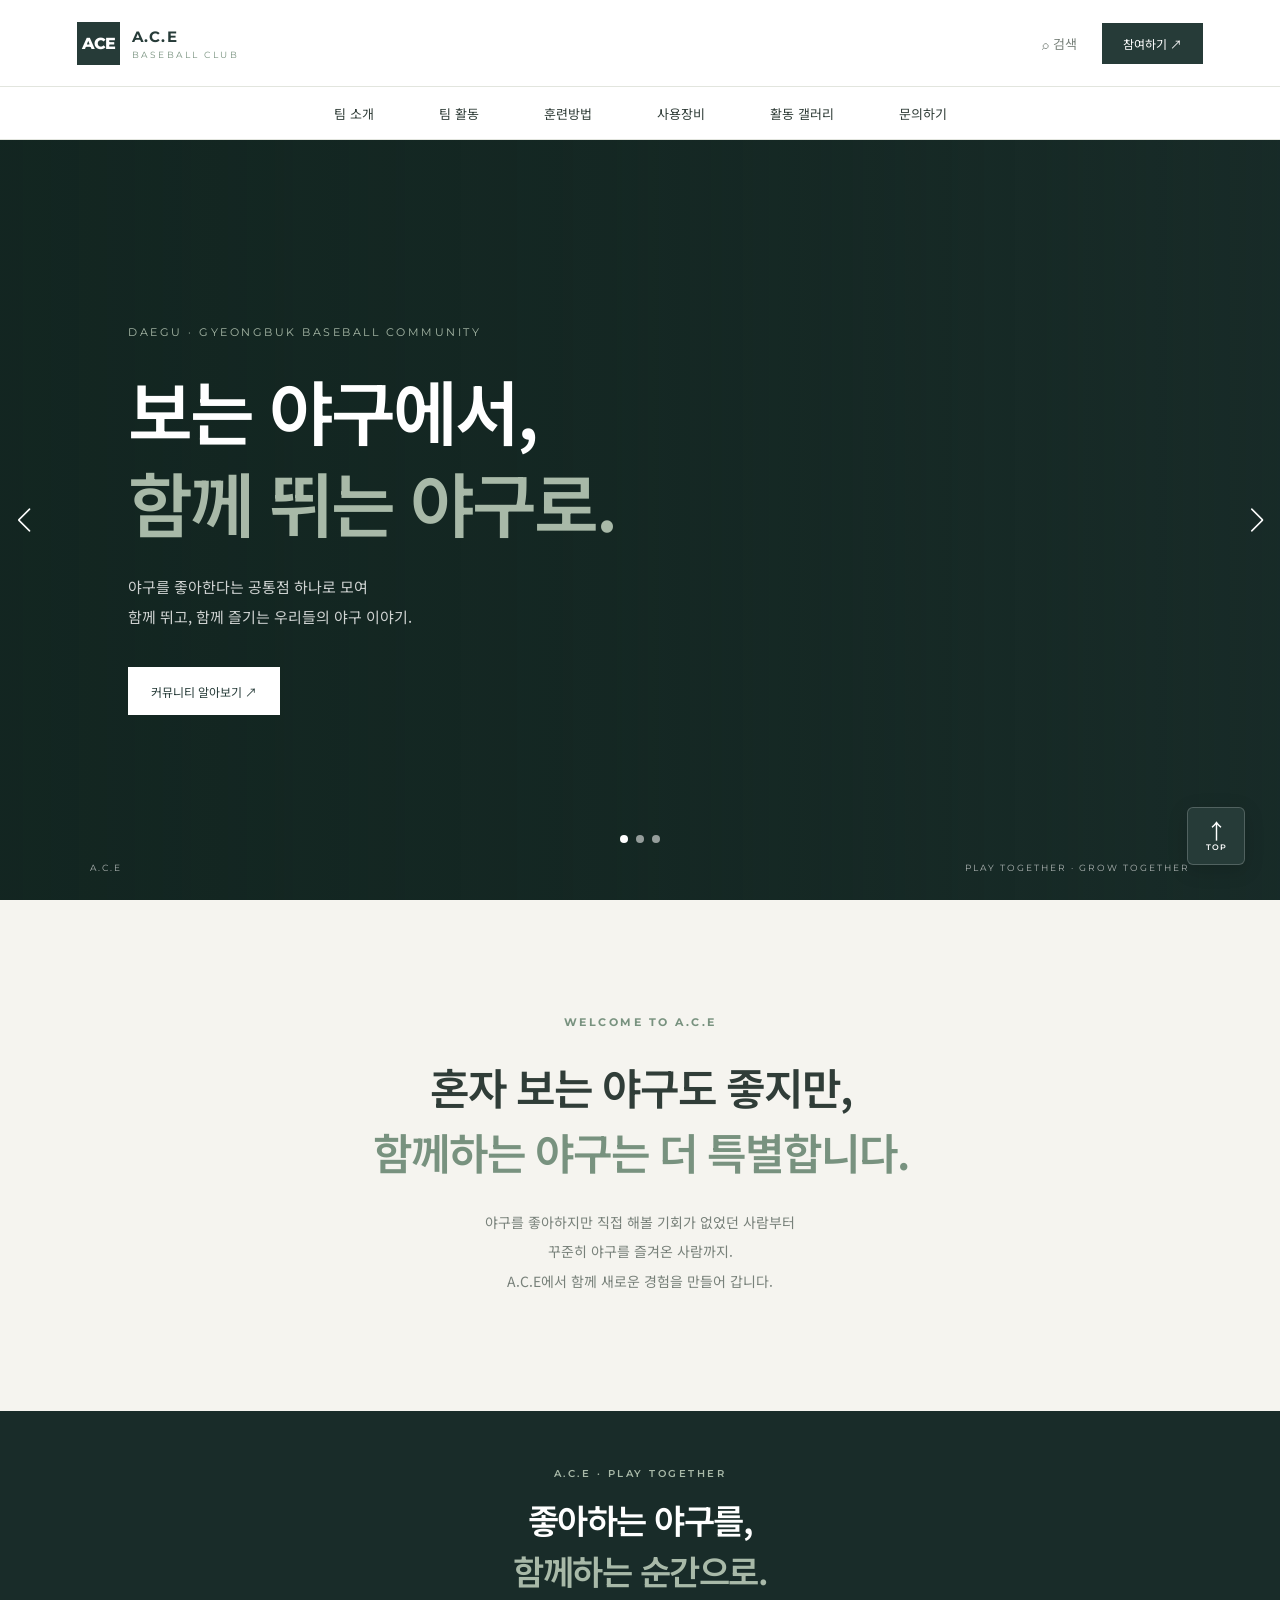
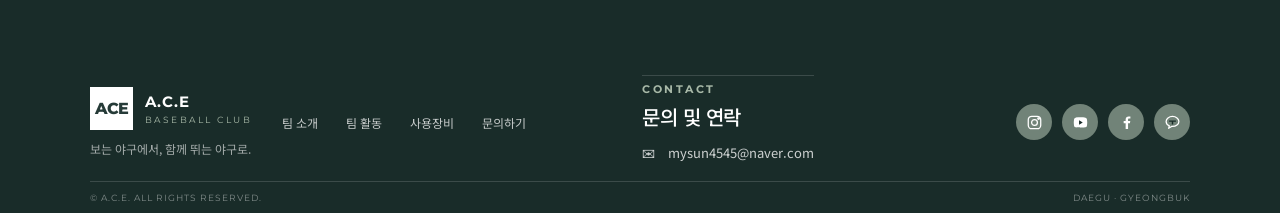
==== commit 6ec01d09: "26.11.18" ====
--- a/index.html
+++ b/index.html
@@ -53,7 +53,8 @@
         <div class="nav-inner">
           <a href="about.html">팀 소개</a>
           <a href="activities.html">팀 활동</a>
-          <a href="beginner.html">초보자 환영</a>
+          <a href="training.html">훈련방법</a>
+          <a href="equipment.html">사용장비</a>
           <a href="gallery.html">활동 갤러리</a>
           <a href="contact.html">문의하기</a>
         </div>
@@ -79,9 +80,10 @@
       <div class="mobile-nav">
         <a href="about.html">팀 소개 <span>01</span></a>
         <a href="activities.html">팀 활동 <span>02</span></a>
-        <a href="beginner.html">초보자 환영 <span>03</span></a>
-        <a href="gallery.html">활동 갤러리 <span>04</span></a>
-        <a href="contact.html">문의하기 <span>05</span></a>
+        <a href="training.html">훈련방법 <span>03</span></a>
+        <a href="equipment.html">사용장비 <span>04</span></a>
+        <a href="gallery.html">활동 갤러리 <span>05</span></a>
+        <a href="contact.html">문의하기 <span>06</span></a>
       </div>
     </header>
 
@@ -224,6 +226,7 @@
         <div class="footer-links">
           <a href="about.html">팀 소개</a>
           <a href="activities.html">팀 활동</a>
+          <a href="equipment.html">사용장비</a>
           <a href="contact.html">문의하기</a>
         </div>
 
--- a/style.css
+++ b/style.css
@@ -28,6 +28,15 @@
   color: var(--text);
   background: var(--white);
   overflow-x: hidden;
+}
+
+@media (pointer: fine) {
+  body {
+    cursor:
+      url("data:image/svg+xml,%3Csvg xmlns='http://www.w3.org/2000/svg' width='32' height='32' viewBox='0 0 32 32'%3E%3Ccircle cx='16' cy='16' r='13' fill='%23fff' stroke='%23d9ddd7' stroke-width='1.5'/%3E%3Cpath d='M8 5.7c5.8 4.7 5.8 15.9 0 20.6M24 5.7c-5.8 4.7-5.8 15.9 0 20.6' fill='none' stroke='%23c74e4e' stroke-width='1.5'/%3E%3Cpath d='m9.8 9.2 1.7-1.1m.4 4.4 1.9-.5m.3 4.5 2-.1m-6.3 4 1.8.8m4.4-14.4 1.9.5m.4 4.3 1.8 1.1m.1 4.3 1.7 1.3m-6.2 1.5 1.8 1' stroke='%23c74e4e' stroke-width='1.3' stroke-linecap='round'/%3E%3C/svg%3E")
+        16 16,
+      auto;
+  }
 }
 
 a {
@@ -2541,6 +2550,265 @@
   margin-bottom: 0 !important;
 }
 
+/* TRAINING GUIDE */
+
+.training-section {
+  max-width: none;
+  padding: 85px 7% 100px;
+  background: var(--cream);
+}
+
+.training-section > .section-heading,
+.training-grid,
+.training-safety {
+  max-width: 1120px;
+  margin-left: auto;
+  margin-right: auto;
+}
+
+.training-section .section-heading {
+  align-items: flex-end;
+  margin-bottom: 42px;
+}
+
+.training-section .section-heading h1 {
+  margin-top: 15px;
+  font-size: clamp(30px, 3.5vw, 44px);
+  font-weight: 600;
+  line-height: 1.45;
+  letter-spacing: -1.8px;
+}
+
+.training-section .section-heading h1 span {
+  color: var(--sage);
+}
+
+.training-grid {
+  display: grid;
+  grid-template-columns: repeat(2, minmax(0, 1fr));
+  gap: 18px;
+}
+
+.training-card {
+  overflow: hidden;
+  border: 1px solid var(--line);
+  border-radius: 4px;
+  background: var(--white);
+  box-shadow: 0 10px 28px rgba(25, 44, 41, 0.06);
+}
+
+.training-card-image {
+  position: relative;
+  height: 190px;
+  overflow: hidden;
+  background: var(--forest);
+}
+
+.training-card-image::after {
+  content: "";
+  position: absolute;
+  inset: 35% 0 0;
+  background: linear-gradient(transparent, rgba(20, 35, 31, 0.72));
+}
+
+.training-card-image img {
+  transition: transform 0.6s ease;
+}
+
+.training-card:hover .training-card-image img {
+  transform: scale(1.04);
+}
+
+.training-number {
+  position: absolute;
+  z-index: 1;
+  left: 22px;
+  bottom: 17px;
+  font-family: "Montserrat", sans-serif;
+  font-size: 10px;
+  font-weight: 700;
+  letter-spacing: 1.8px;
+  color: var(--white);
+}
+
+.training-card-content {
+  padding: 27px 30px 30px;
+}
+
+.training-card h2 {
+  margin: 0 0 10px;
+  color: var(--forest);
+  font-size: 22px;
+  letter-spacing: -0.8px;
+}
+
+.training-intro,
+.training-card li {
+  color: var(--muted);
+  font-size: 13px;
+  line-height: 1.9;
+}
+
+.training-card ul {
+  display: grid;
+  gap: 8px;
+  margin-top: 18px;
+  padding-left: 18px;
+}
+
+.training-card li strong {
+  color: var(--text);
+}
+
+.training-video {
+  display: flex;
+  flex-direction: column;
+  gap: 5px;
+  margin-top: 20px;
+  padding: 15px 17px;
+  border-left: 3px solid var(--sage);
+  background: rgba(120, 146, 127, 0.1);
+  transition: background 0.2s;
+}
+
+.training-video:hover {
+  background: rgba(120, 146, 127, 0.18);
+}
+
+.training-video-label,
+.training-video > span:last-child {
+  color: var(--muted);
+  font-size: 11px;
+}
+
+.training-video-label {
+  color: var(--sage);
+  font-family: "Montserrat", sans-serif;
+  font-weight: 700;
+  letter-spacing: 1px;
+}
+
+.training-video strong {
+  color: var(--forest);
+  font-size: 13px;
+}
+
+.training-cycle {
+  display: flex;
+  align-items: center;
+  justify-content: space-between;
+  gap: 8px;
+  margin: 22px 0;
+  color: var(--sage);
+  font-size: 12px;
+  font-weight: 600;
+}
+
+.training-cycle span:nth-child(odd) {
+  padding: 11px 12px;
+  border-radius: 3px;
+  background: var(--cream);
+}
+
+.training-plan {
+  padding-top: 18px;
+  border-top: 1px solid var(--line);
+}
+
+.training-plan h3 {
+  margin-bottom: 7px;
+  color: var(--forest);
+  font-size: 15px;
+}
+
+.training-plan p {
+  margin-bottom: 15px;
+  color: var(--muted);
+  font-size: 12px;
+  line-height: 1.8;
+}
+
+.training-resource {
+  display: inline-block;
+  margin: 0 14px 14px 0;
+  color: var(--sage);
+  font-size: 12px;
+  text-decoration: underline;
+  text-underline-offset: 3px;
+}
+
+.button-outline-dark {
+  min-height: 42px;
+  padding: 0 17px;
+  border: 1px solid var(--forest);
+  color: var(--forest);
+}
+
+.button-outline-dark:hover {
+  color: var(--white);
+  background: var(--forest);
+}
+
+.training-safety {
+  margin-top: 22px;
+  color: var(--muted);
+  font-size: 11px;
+  line-height: 1.8;
+}
+
+@media (max-width: 650px) {
+  .training-section {
+    padding: 65px 6% 75px;
+  }
+
+  .training-section .section-heading {
+    align-items: flex-start;
+    flex-direction: column;
+    gap: 12px;
+    margin-bottom: 28px;
+  }
+
+  .training-section .section-heading h1 {
+    font-size: 29px;
+  }
+
+  .training-section .section-heading-side {
+    text-align: left;
+  }
+
+  .training-grid {
+    grid-template-columns: 1fr;
+    gap: 12px;
+  }
+
+  .training-card-image {
+    height: 165px;
+  }
+
+  .training-number {
+    left: 18px;
+    bottom: 14px;
+    font-size: 9px;
+  }
+
+  .training-card-content {
+    padding: 23px 20px 25px;
+  }
+
+  .training-card h2 {
+    font-size: 20px;
+  }
+
+  .training-cycle {
+    gap: 5px;
+    font-size: 10px;
+  }
+
+  .training-cycle span:nth-child(odd) {
+    padding: 10px 8px;
+  }
+}
+
 /* 전환 배너와 위쪽 영역 사이의 간격 제거 */
 .mates-transition {
   margin-top: 0 !important;
